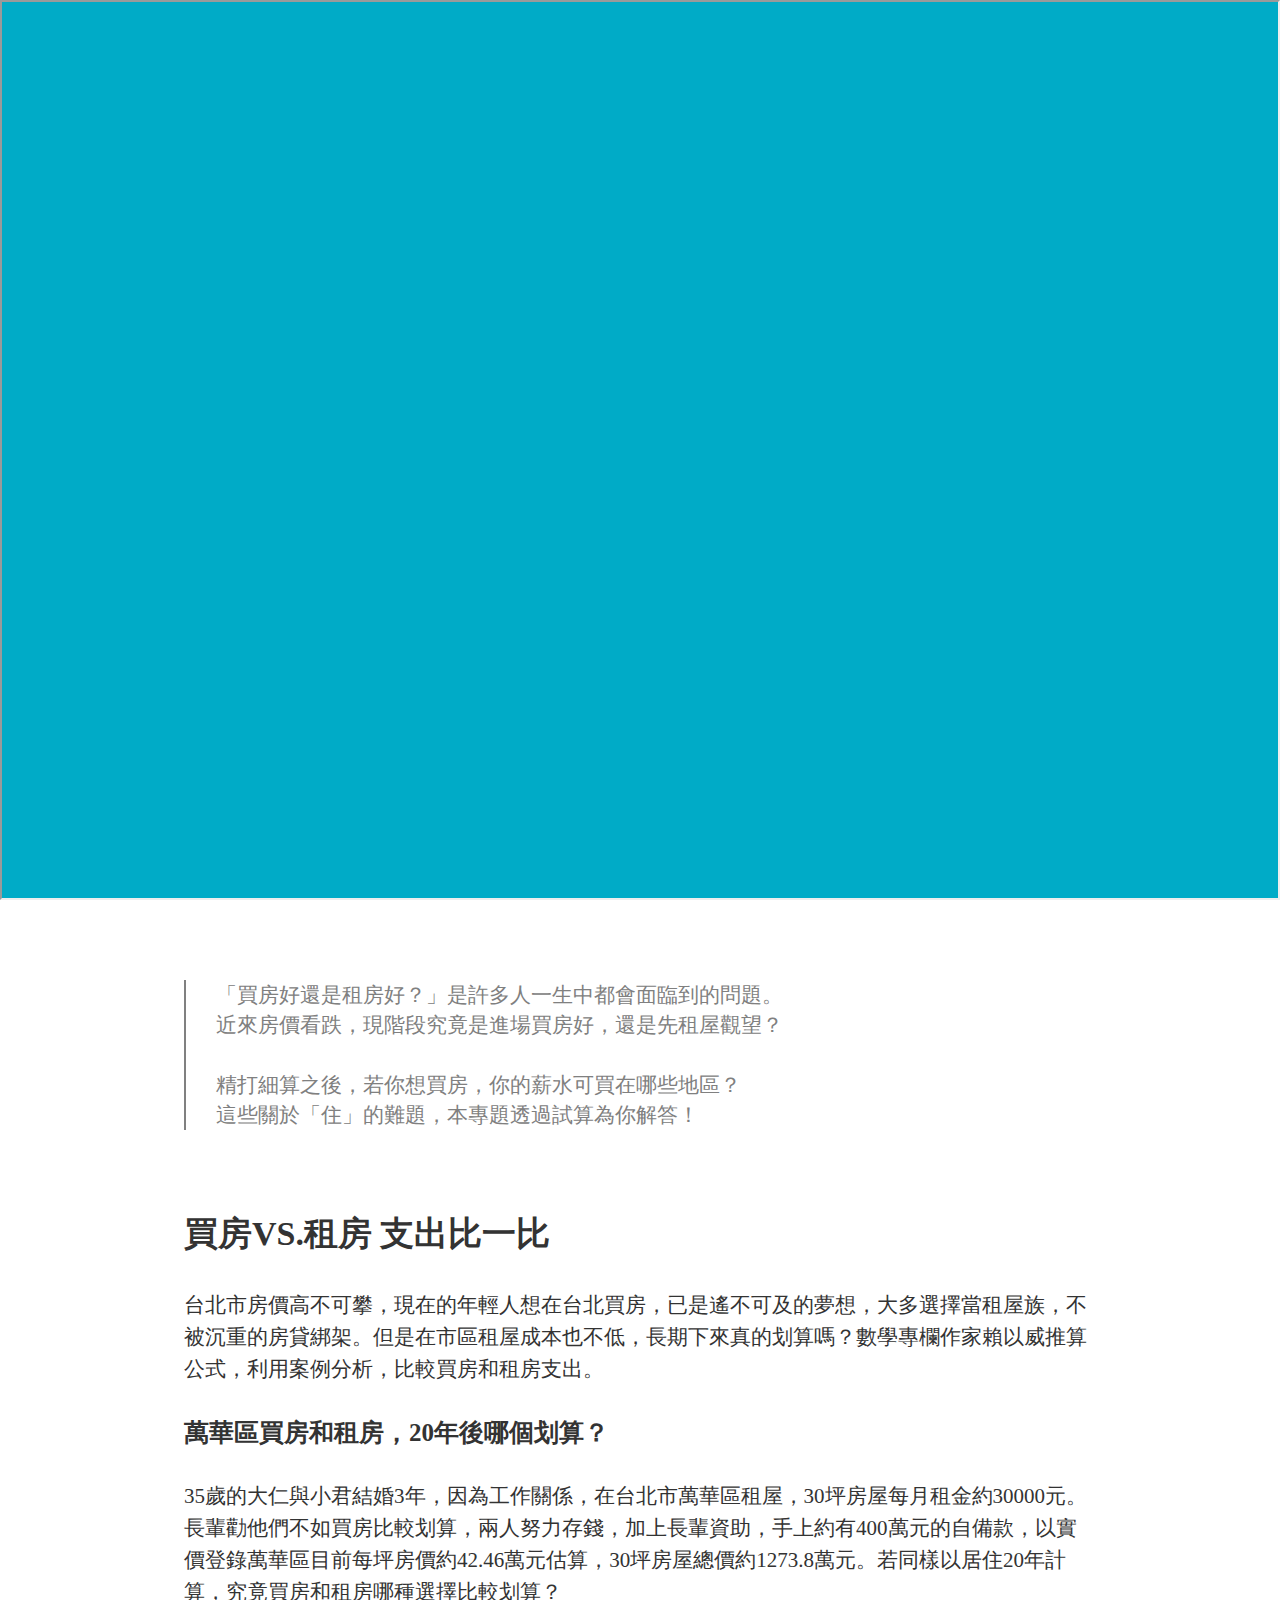
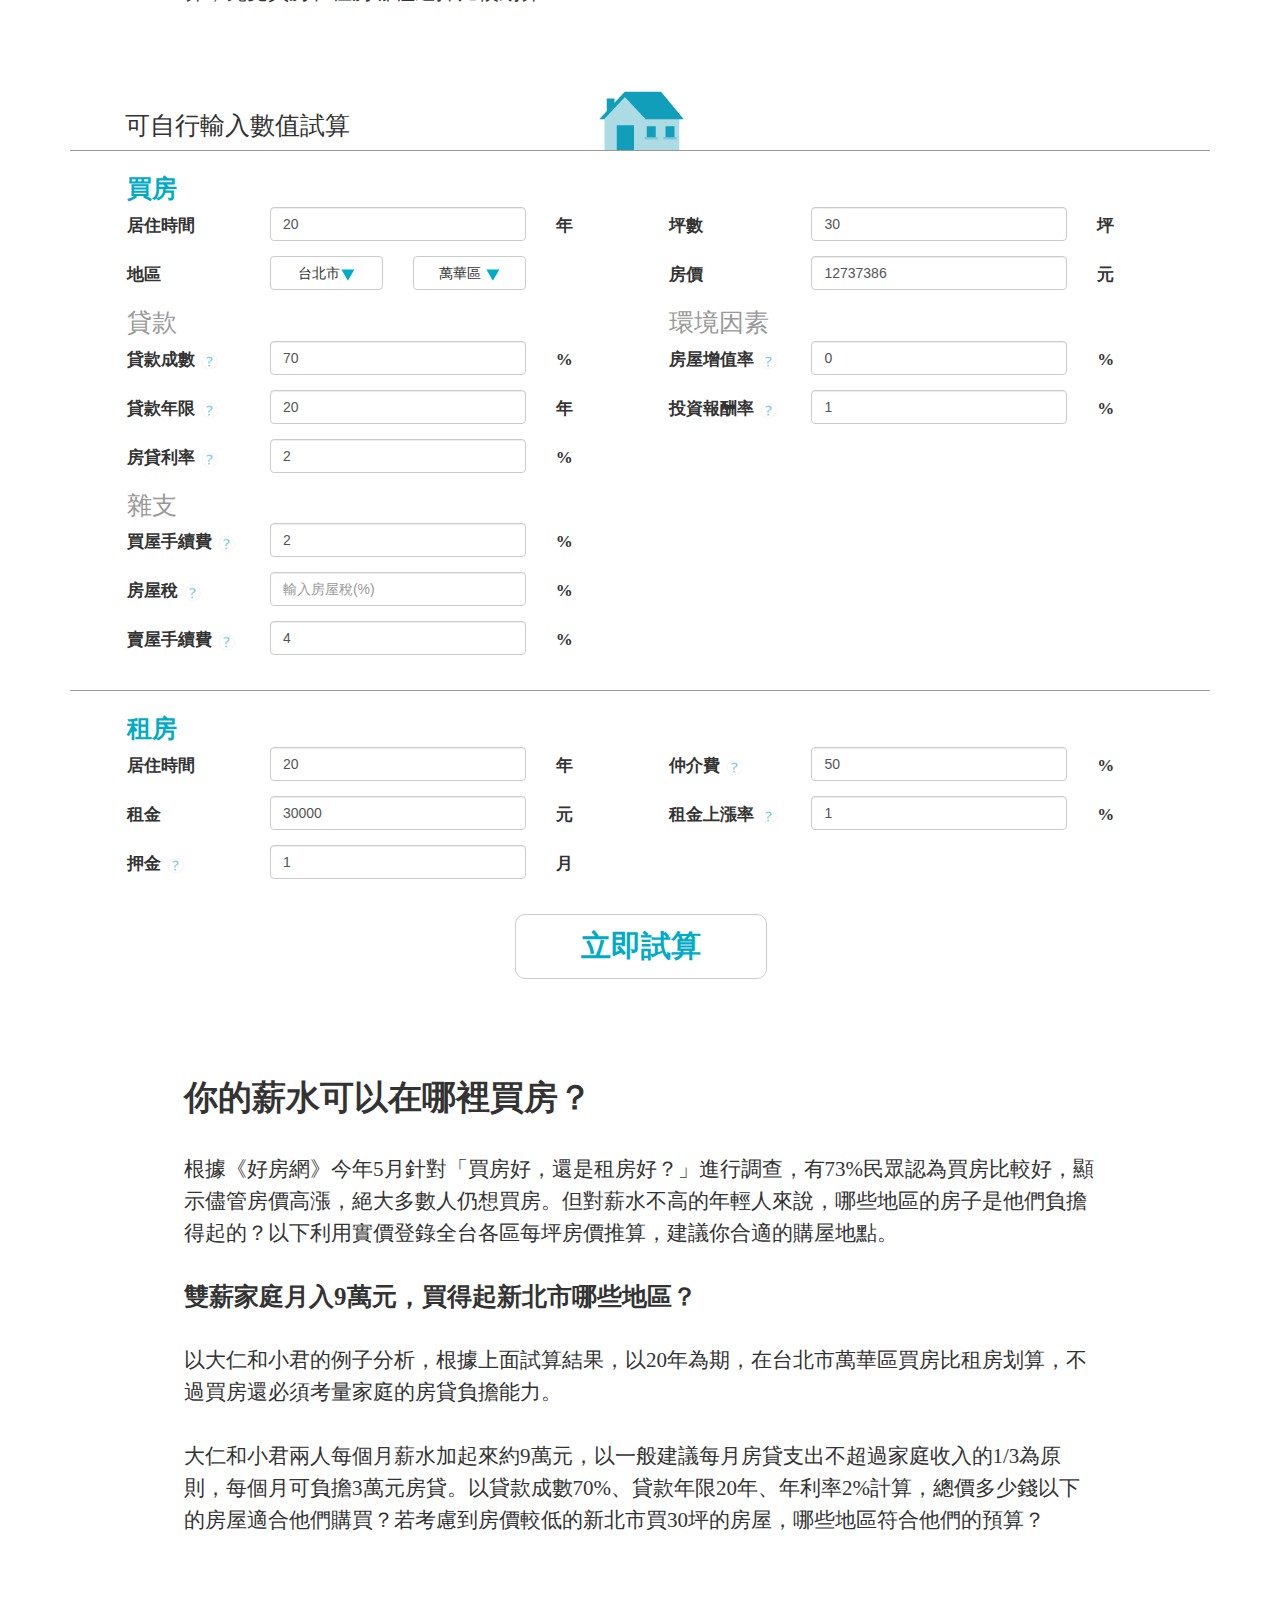
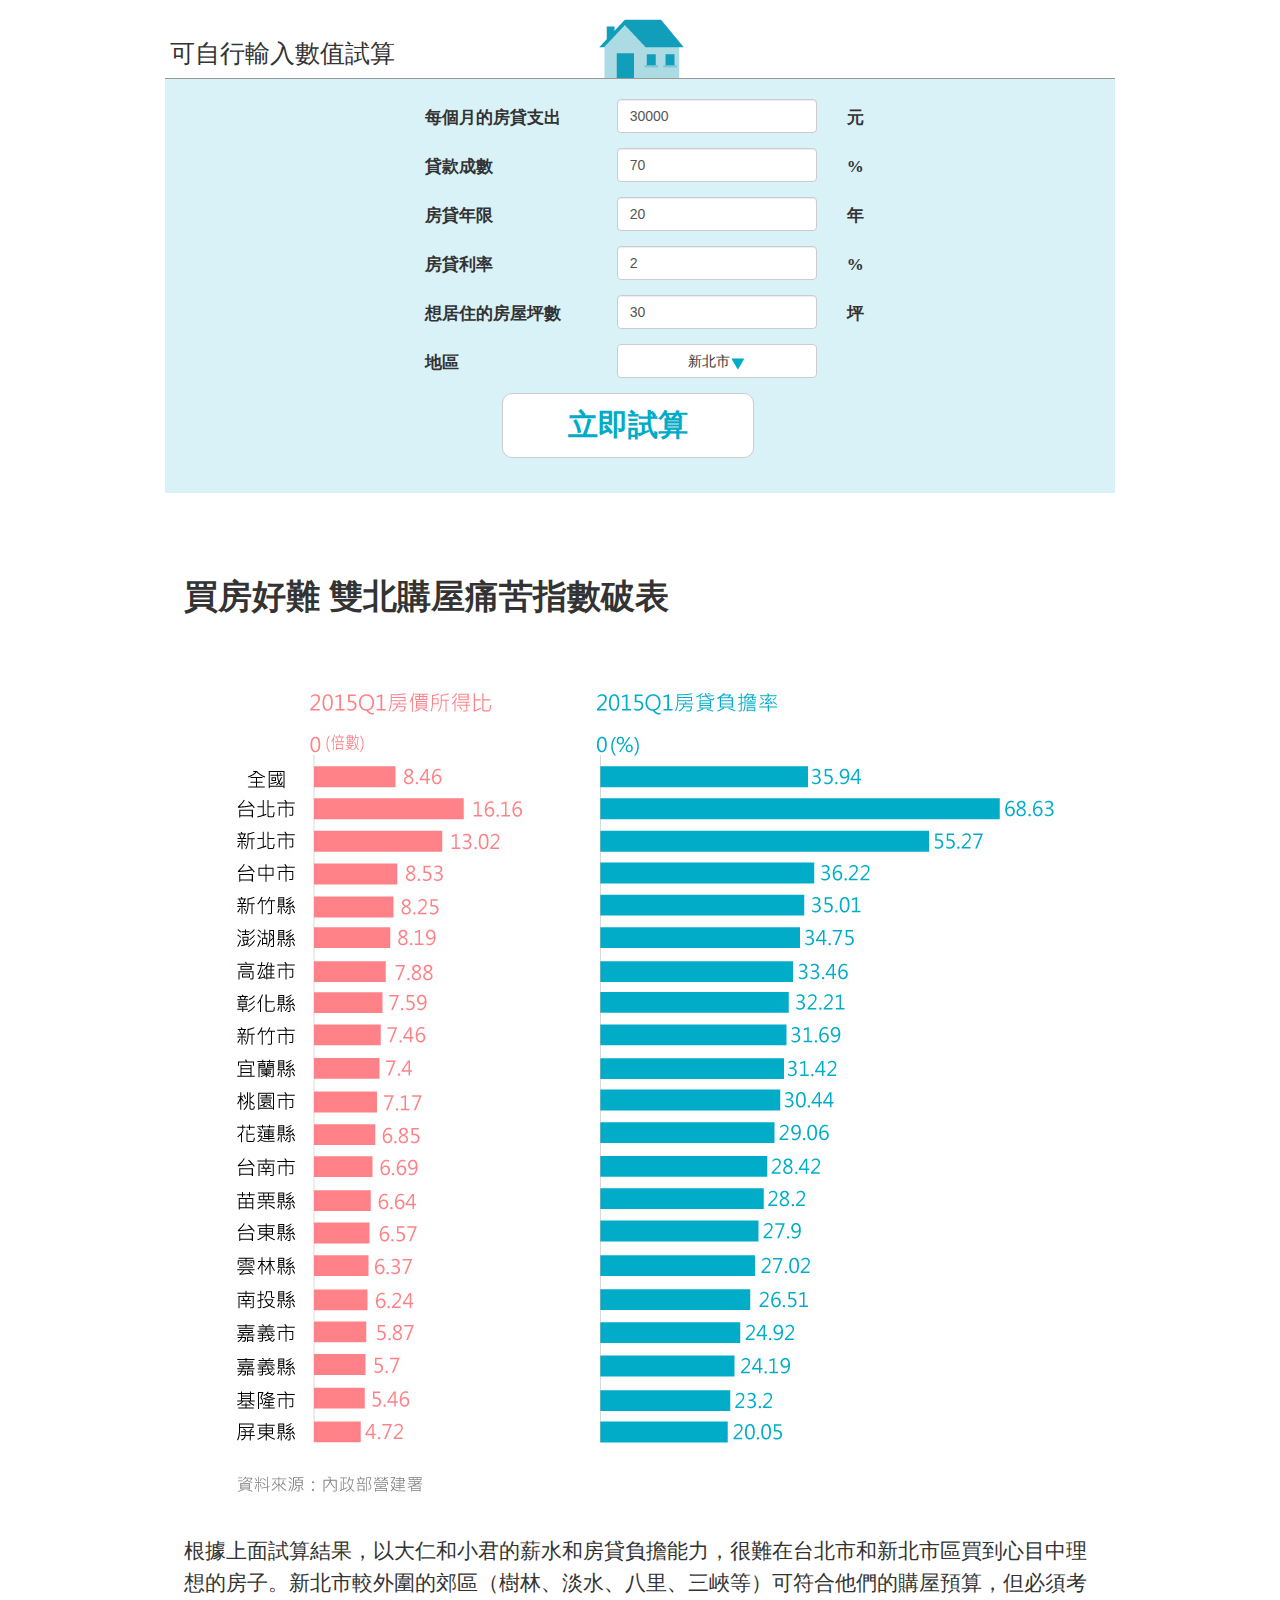
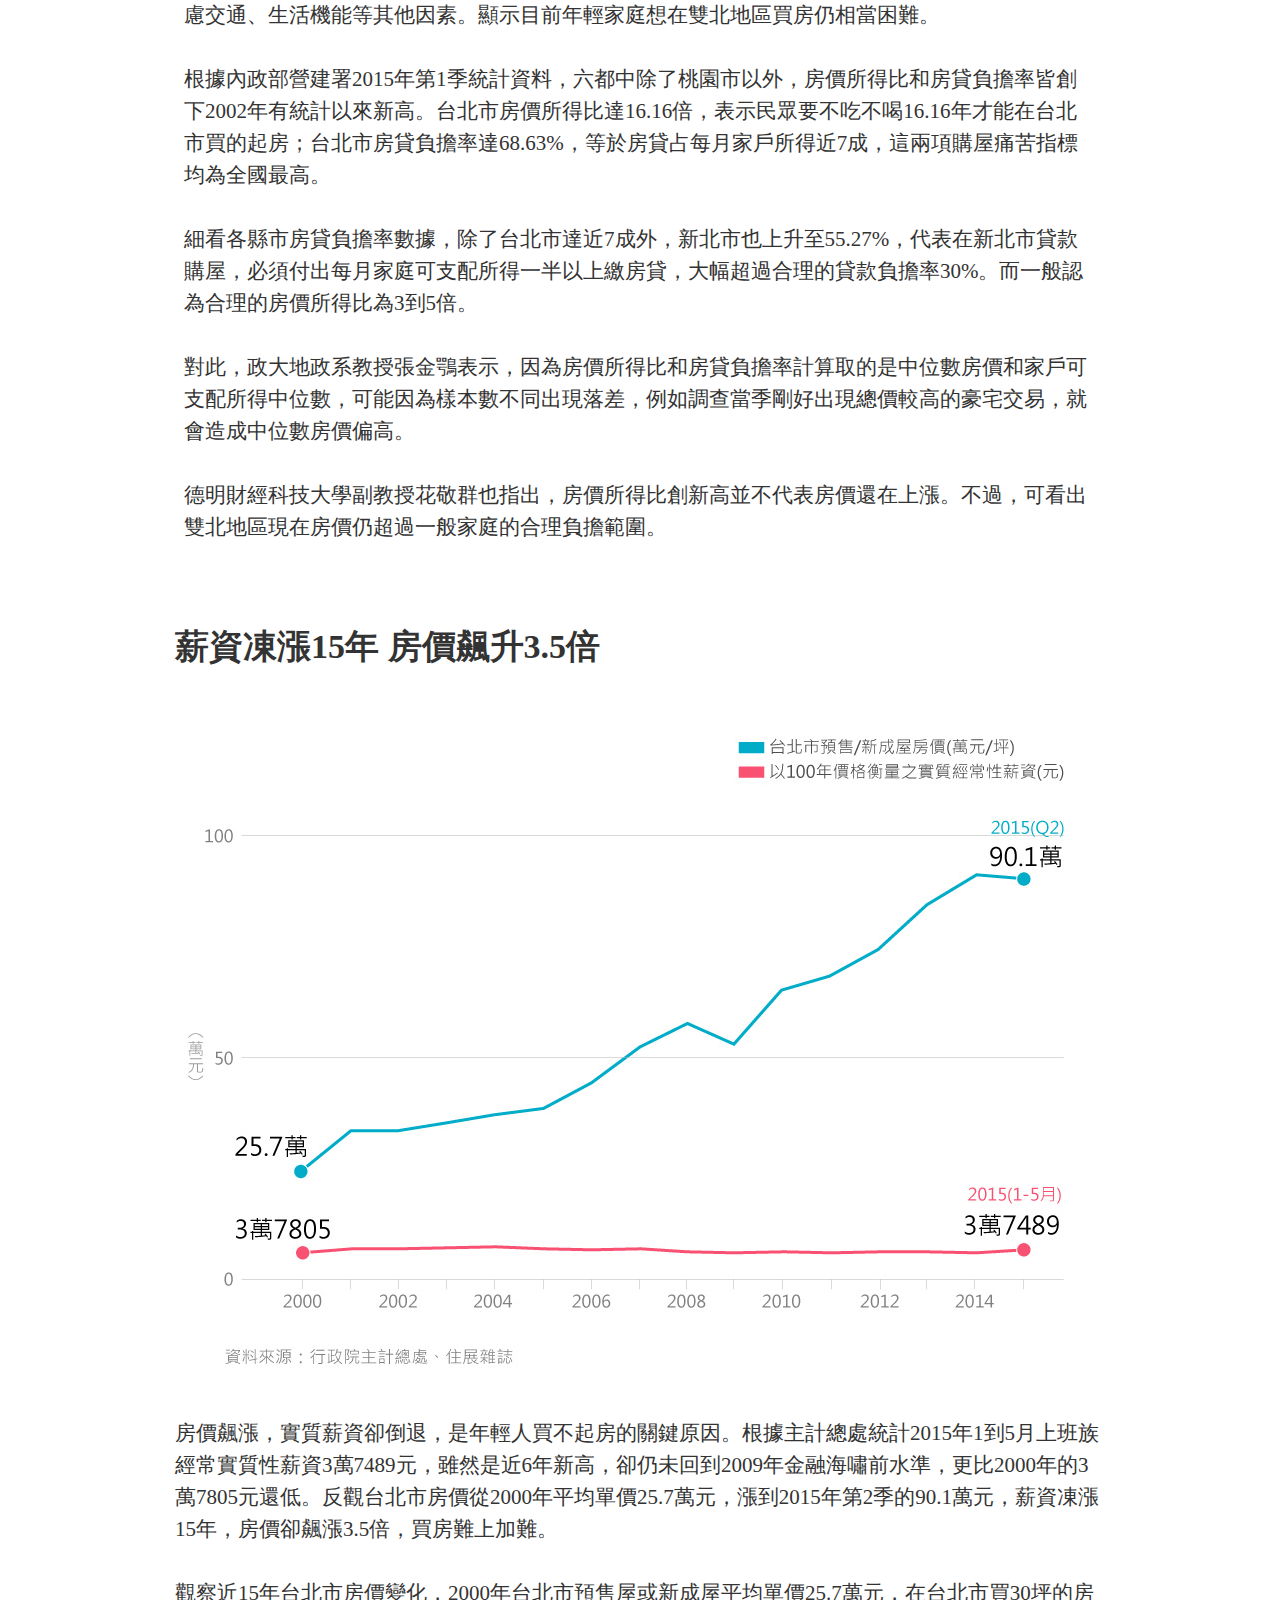
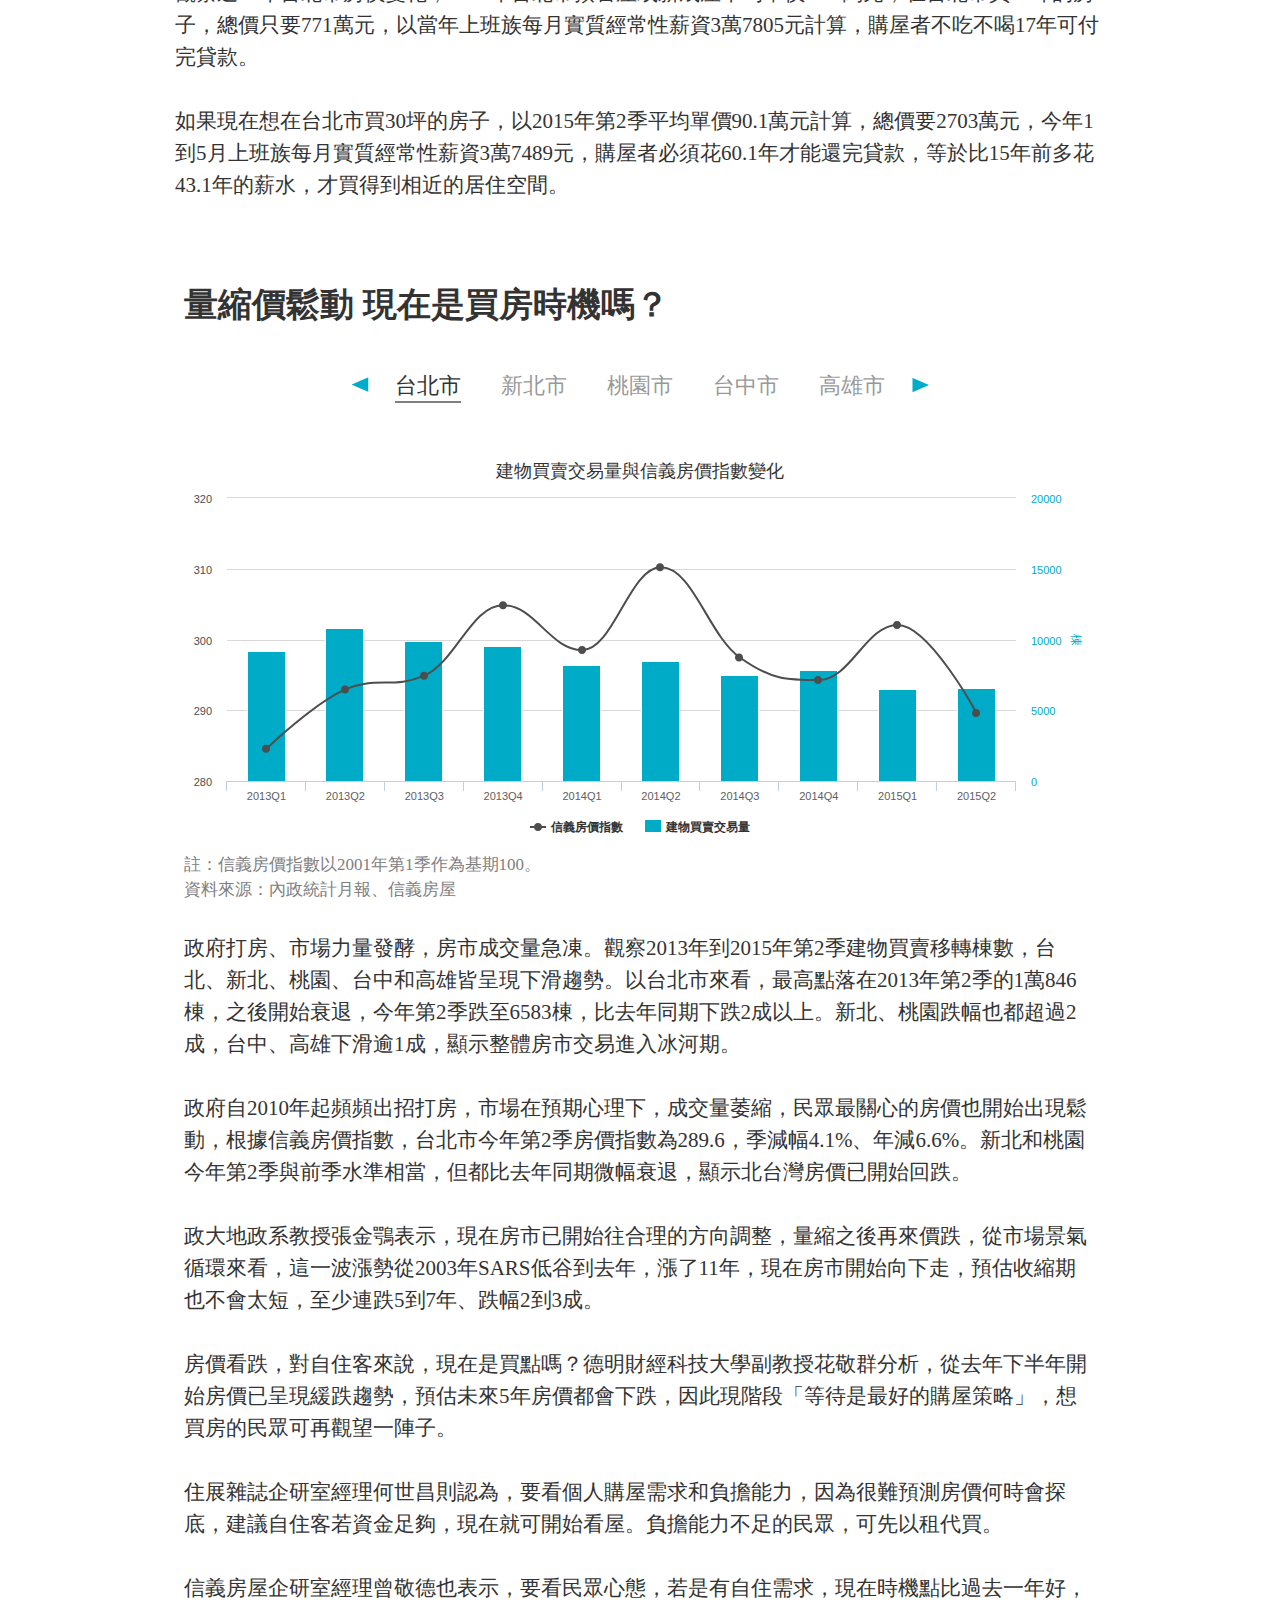
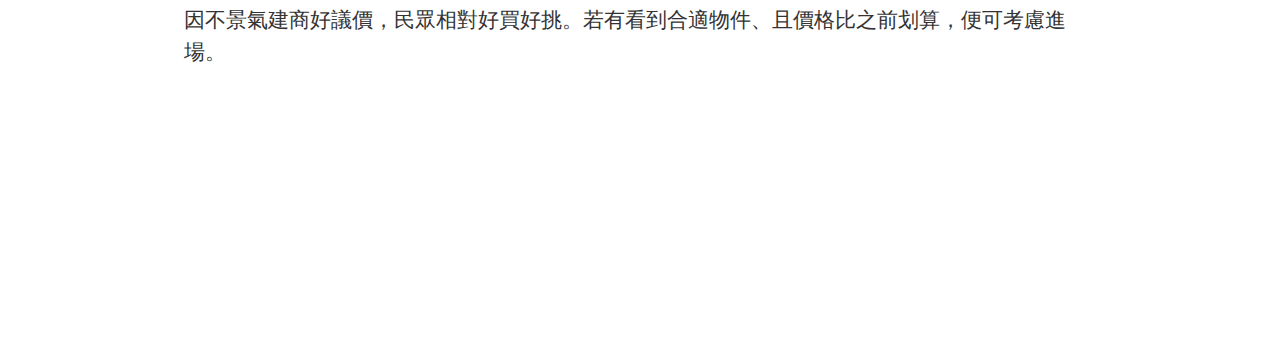
==== index.html @ 6c7a8964 "completed chart navigations" ====
<!DOCTYPE html>
<html>
<head>
	<link rel="shortcut icon" href="img/udn_title_icon.jpg">
	<meta http-equiv="Content-Type" content="text/html" charset="utf-8">
	<meta name="viewport" content="width=device-width, initial-scale=1">
	<!-- <title>電視為什麼這麼難看？ 數據告訴你真相</title> -->
	
	<!-- for Facebook -->
	<!-- <meta property="og:title" content="電視為什麼這麼難看？ 數據告訴你真相"/> 
	<meta property="og:type" content="website"/>
	<meta property="og:url" content="http://p.udn.com.tw/upf/newmedia/2015_data/20150729_tv_data/udn_tv_data/index.html"/>
	<meta property="og:image" content="http://p.udn.com.tw/upf/newmedia/2015_data/20150729_tv_data/udn_tv_data/img/FB.jpg"/>
	<meta property="og:site_name" content="聯合報系新媒體部"/> 
	<meta property="og:description" content="電視轉來轉去，沒一台好看的！」這樣的抱怨每天出現在你我的生活中，為什麼電視節目這麼難看？你每個月繳的500元有線電視費花到哪去了？數據和動畫為你一一拆解。"/> -->
	
	<!-- for Google -->
	<!-- <meta name="description" content="電視轉來轉去，沒一台好看的！」這樣的抱怨每天出現在你我的生活中，為什麼電視節目這麼難看？你每個月繳的500元有線電視費花到哪去了？數據和動畫為你一一拆解。" />
	<meta name="author" content="聯合報系新媒體部" />
	<meta name="copyright" content="聯合報系新媒體部" />
	<meta name="application-name" content="電視為什麼這麼難看？ 數據告訴你真相" /> -->
	
	<!-- our google analytics -->
	

	<!-- udn google analytics -->
	<script>
	  (function(i,s,o,g,r,a,m){i['GoogleAnalyticsObject']=r;i[r]=i[r]||function(){
	  (i[r].q=i[r].q||[]).push(arguments)},i[r].l=1*new Date();a=s.createElement(o),
	  m=s.getElementsByTagName(o)[0];a.async=1;a.src=g;m.parentNode.insertBefore(a,m)
	  })(window,document,'script','//www.google-analytics.com/analytics.js','ga');
	 
	  ga('create', 'UA-19660006-1', 'auto');
	  ga('send', 'pageview');
	 
	</script>

	<!-- udn comScore Tag -->
	<script>
	var _comscore = _comscore || [];
	_comscore.push({ c1: "2", c2: "7390954" });
	(function() {
	var s = document.createElement("script"), el = document.getElementsByTagName("script")[0]; s.async = true;
	s.src = (document.location.protocol == "https:" ? "https://sb" : "http://b") + ".scorecardresearch.com/beacon.js";
	el.parentNode.insertBefore(s, el);
	})();
	</script>
	<noscript>
	<img src="http://b.scorecardresearch.com/p?c1=2&c2=7390954&cv=2.0&cj=1" />
	</noscript>

	<!-- udn Alexa Certify Javascript -->
	<script type="text/javascript">
	_atrk_opts = { atrk_acct:"aw0Di1a4ZP00aY", domain:"udn.com",dynamic: true};
	(function() { var as = document.createElement('script'); as.type = 'text/javascript'; as.async = true; as.src = "https://d31qbv1cthcecs.cloudfront.net/atrk.js"; var s = document.getElementsByTagName('script')[0];s.parentNode.insertBefore(as, s); })();
	</script>
	<noscript><img src="https://d5nxst8fruw4z.cloudfront.net/atrk.gif?account=aw0Di1a4ZP00aY" style="display:none" height="1" width="1" alt="" /></noscript>

	
  	<script type="text/javascript" src="js/jquery-2.1.3.js"></script>
  	<script type="text/javascript" src="js/bootstrap.js"></script>
  	<script type="text/javascript" src="js/d3.js"></script>
  	<script type="text/javascript" src="js/d3tip.js"></script>
  	<script type="text/javascript" src="js/rent_index.js"></script>
  	<script type="text/javascript" src="js/highcharts.js"></script>
  	
  	<link rel="stylesheet" type="text/css" href="css/bootstrap.css">
  	<link rel="stylesheet" type="text/css" href="css/index.css">
</head>

<body>
	<div class = "container-fluid" id = "first-cover">
		<iframe src="first_cover/house.html" width="100%" height="100%"></iframe>
	</div>

	<div class = "container">

		<div class = "sec-container">
			<div id = "fore-words">
				「買房好還是租房好？」是許多人一生中都會面臨到的問題。<br>
				近來房價看跌，現階段究竟是進場買房好，還是先租屋觀望？<br><br>
				精打細算之後，若你想買房，你的薪水可買在哪些地區？<br>
				這些關於「住」的難題，本專題透過試算為你解答！
			</div>
		</div>

		<div class = "sec-container">
			<div class = "sec-mid-title myfont mid-title font-bold">買房VS.租房 支出比一比</div>
			<div class = "sec-content myfont content-text">台北市房價高不可攀，現在的年輕人想在台北買房，已是遙不可及的夢想，大多選擇當租屋族，不被沉重的房貸綁架。但是在市區租屋成本也不低，長期下來真的划算嗎？數學專欄作家賴以威推算公式，利用案例分析，比較買房和租房支出。</div>
			<div class = "sec-sm-title myfont sm-title font-bold">萬華區買房和租房，20年後哪個划算？</div>
			<div class = "sec-content myfont content-text">35歲的大仁與小君結婚3年，因為工作關係，在台北市萬華區租屋，30坪房屋每月租金約30000元。長輩勸他們不如買房比較划算，兩人努力存錢，加上長輩資助，手上約有400萬元的自備款，以實價登錄萬華區目前每坪房價約42.46萬元估算，30坪房屋總價約1273.8萬元。若同樣以居住20年計算，究竟買房和租房哪種選擇比較划算？</div>
		</div>
		
		<div class = "sec-container" id = "rent-buy-calculator">
			<div class = "insert-value-notice">可自行輸入數值試算</div>
			<div class = "house-img"><img src="img/house.png"></div>
			<form class="form-horizontal" role="form" id = "buy-form">
				<div class = "sm-title myfont font-bold blue-font">買房</div>
				<div class="fl-left buy-form-blocks">
					<div class="form-group">
					    <label for="buy-time" class="col-sm-3 control-label">居住時間</label>
					    <div class="col-sm-6">
					      <input type="text" class="form-control" id="buy-time" placeholder="輸入居住時間">
					    </div>
					    <label for="buy-time" class="col-sm-1 control-label">年</label>
					</div>

					<div class="form-group">
						<label for="dropdownMenu-city-buy" class="col-sm-3 control-label">地區</label>
					  	<div class="dropdown fl-left col-sm-3">
						  <button class="btn btn-default dropdown-toggle col-sm-12" type="button" id="dropdownMenu-city-buy" data-toggle="dropdown" aria-haspopup="true" aria-expanded="true">
						    縣市
						    <span><img src="img/popdown.png"></span>
						  </button>
						  <ul class="dropdown-menu dropdown-city-buy" aria-labelledby="dropdownMenu-city-buy">
						    <!-- <li><a href="#">Action</a></li>
						    <li><a href="#">Another action</a></li>
						    <li><a href="#">Something else here</a></li>
						    <li><a href="#">Separated link</a></li> -->
						  </ul>
						</div>
						<div class="dropdown fl-left fl-left col-sm-3">
						  <button class="btn btn-default dropdown-toggle col-sm-12" type="button" id="dropdownMenu-dist-buy" data-toggle="dropdown" aria-haspopup="true" aria-expanded="true">
						    地區
						    <span><img src="img/popdown.png"></span>
						  </button>
						  <ul class="dropdown-menu dropdown-dist-buy" aria-labelledby="dropdownMenu-dist-buy">
						  	<li><a>請先選擇縣市</a></li>
						    <!-- <li><a>Action</a></li>
						    <li><a>Another action</a></li>
						    <li><a href="#">Something else here</a></li>
						    <li><a href="#">Separated link</a></li> -->
						  </ul>
						</div>

					</div>

					<div class = "sm-title myfont gray-font">貸款</div>

					<div class="form-group">
					    <label for="buy-loanlimit" class="col-sm-3 control-label">貸款成數
					    	<img src="img/question_mark.png" class = "question-mark" id = "question-loanlimit">
					    </label>
					    <div class="col-sm-6">
					      <input type="text" class="form-control" id="buy-loanlimit" placeholder="輸入貸款成數(%)">
					    </div>
					    <label for="buy-loanlimit" class="col-sm-1 control-label">%</label>
					</div>

					<div class="form-group">
					    <label for="buy-loantime" class="col-sm-3 control-label">貸款年限
					    	<img src="img/question_mark.png" class = "question-mark" id = "question-loantime">
					    </label>
					    <div class="col-sm-6">
					      <input type="text" class="form-control" id="buy-loantime" placeholder="輸入貸款年限">
					    </div>
					    <label for="buy-loantime" class="col-sm-1 control-label">年</label>
					</div>

					<div class="form-group">
					    <label for="buy-loanrate" class="col-sm-3 control-label">房貸利率
					    	<img src="img/question_mark.png" class = "question-mark" id = "question-loanrate">
					    </label>
					    <div class="col-sm-6">
					      <input type="text" class="form-control" id="buy-loanrate" placeholder="輸入房貸利率(%)">
					    </div>
					    <label for="buy-loanrate" class="col-sm-1 control-label">%</label>
					</div>

					<div class = "sm-title myfont gray-font">雜支</div>

					<div class="form-group">
					    <label for="buy-buyfee" class="col-sm-3 control-label">買屋手續費
					    	<img src="img/question_mark.png" class = "question-mark" id = "question-buyfee">
					    </label>
					    <div class="col-sm-6">
					      <input type="text" class="form-control" id="buy-buyfee" placeholder="輸入買屋手續費(%)">
					    </div>
					    <label for="buy-buyfee" class="col-sm-1 control-label">%</label>
					</div>

					<div class="form-group">
					    <label for="buy-housetax" class="col-sm-3 control-label">房屋稅
					    	<img src="img/question_mark.png" class = "question-mark" id = "question-housetax">
					    </label>
					    <div class="col-sm-6">
					      <input type="text" class="form-control" id="buy-housetax" placeholder="輸入房屋稅(%)">
					    </div>
					    <label for="buy-housetax" class="col-sm-1 control-label">%</label>
					</div>

					<div class="form-group">
					    <label for="buy-sellfee" class="col-sm-3 control-label">賣屋手續費
					    	<img src="img/question_mark.png" class = "question-mark" id = "question-sellfee">
					    </label>
					    <div class="col-sm-6">
					      <input type="text" class="form-control" id="buy-sellfee" placeholder="輸入賣屋手續費(%)">
					    </div>
					    <label for="buy-sellfee" class="col-sm-1 control-label">%</label>
					</div>

				</div>
				<div class="fl-left buy-form-blocks">
					<div class="form-group">
					    <label for="buy-square" class="col-sm-3 control-label">坪數</label>
					    <div class="col-sm-6">
					      <input type="text" class="form-control" id="buy-square" placeholder="輸入坪數">
					    </div>
					    <label for="buy-square" class="col-sm-1 control-label">坪</label>
					</div>

					<div class="form-group">
					    <label for="buy-money" class="col-sm-3 control-label">房價</label>
					    <div class="col-sm-6">
					      <input type="text" class="form-control" id="buy-money" placeholder="輸入房價或選擇地區自動計算">
					    </div>
					    <label for="buy-money" class="col-sm-1 control-label">元</label>
					</div>

					<div class = "sm-title myfont gray-font">環境因素</div>

					<div class="form-group">
				    	<label for="buy-houseinflat" class="col-sm-3 control-label">房屋增值率
					    	<img src="img/question_mark.png" class = "question-mark" id = "question-houseinflat">
				    	</label>
					    <div class="col-sm-6">
					      <input type="text" class="form-control" id="buy-houseinflat" placeholder="輸入房屋增值率(%)">
					    </div>
					    <label for="buy-houseinflat" class="col-sm-3 control-label">%</label>
					</div>

					<div class="form-group">
				    	<label for="invest-return" class="col-sm-3 control-label">投資報酬率
					    	<img src="img/question_mark.png" class = "question-mark" id = "question-investreturn">
				    	</label>
					    <div class="col-sm-6">
					      <input type="text" class="form-control" id="invest-return" placeholder="輸入投資報酬率(%)">
					    </div>
					    <label for="invest-return" class="col-sm-1 control-label">%</label>
					</div>

					<div class = "form-group">
						<div class = "col-sm-10 tip-block" id = "buy-tip-block">
							<div class = "tip-title-block" id = "buy-tip-title-block">
								<img src="img/question_mark.png" class=  "fl-left tip-question-mark">
								<div class = "fl-left tip-title" id = "buy-tip-title"></div>
							</div>
							<div id = "buy-tip-content"></div>
						</div>
					</div>

					

				</div>
			</form>

			<form class="form-horizontal" role="form" id = "rent-form">
				<div class = "sm-title myfont font-bold blue-font">租房</div>
				<div class="fl-left rent-form-blocks">
					<div class="form-group">
					    <label for="rent-time" class="col-sm-3 control-label">居住時間</label>
					    <div class="col-sm-6">
					      <input type="text" class="form-control" id="rent-time" placeholder="輸入居住時間">
					    </div>
					    <label for="rent-time" class="col-sm-1 control-label">年</label>
					</div>

					<div class="form-group">
					    <label for="rent-money" class="col-sm-3 control-label">租金</label>
					    <div class="col-sm-6">
					      <input type="text" class="form-control" id="rent-money" placeholder="輸入租金或選擇地區自動計算">
					    </div>
					    <label for="rent-money" class="col-sm-1 control-label">元</label>
					</div>

					<div class="form-group">
					    <label for="rent-deposit" class="col-sm-3 control-label">押金
					    	<img src="img/question_mark.png" class = "question-mark" id = "question-deposit">
					    </label>
					    <div class="col-sm-6">
					      <input type="text" class="form-control" id="rent-deposit" placeholder="輸入押金(月)">
					    </div>
					    <label for="rent-deposit" class="col-sm-1 control-label">月</label>
					</div>
				</div>
				<div class="fl-left rent-form-blocks">
					<div class="form-group">
					    <label for="rent-agentfee" class="col-sm-3 control-label">仲介費
					    	<img src="img/question_mark.png" class = "question-mark" id = "question-agentfee">
						</label>
					    <div class="col-sm-6">
					      <input type="text" class="form-control" id="rent-agentfee" placeholder="輸入仲介費(%)">
					    </div>
					    <label for="rent-agentfee" class="col-sm-1 control-label">%</label>
					</div>

					<div class="form-group">
					    <label for="rent-inflat" class="col-sm-3 control-label">租金上漲率
					    	<img src="img/question_mark.png" class = "question-mark" id = "question-rentinflat">
					    </label>
					    <div class="col-sm-6">
					      <input type="text" class="form-control" id="rent-inflat" placeholder="輸入租金上漲率(%)">
					    </div>
					    <label for="rent-inflat" class="col-sm-1 control-label">%</label>
					</div>

					<div class = "form-group">
						<div class = "col-sm-10 tip-block" id = "rent-tip-block">
							<div class = "tip-title-block" id = "rent-tip-title-block">
								<img src="img/question_mark.png" class=  "fl-left tip-question-mark">
								<div class = "fl-left tip-title" id = "rent-tip-title"></div>
							</div>
							<div id = "rent-tip-content"></div>
						</div>
					</div>
				</div>
			</form>

			<form class="form-horizontal" role="form" id = "btn-rent-buy-form">

				<div class="form-group">
				    <div class="col-sm-12" id = "cal-btn-rent-buy-block">
				      <button class="btn btn-default calculate-btn" id = "cal-btn-rent-buy">立即試算</button>
				    </div>
				</div>
			</form>

			<div class = "container-fluid col-sm-10 col-sm-offset-1" id = "rent-buy-result-container">

				<div class = "myfont font-bold" id = "rent-buy-compare-text">買房比租房多花</div>
				<div class = "myfont font-bold" id = "rent-buy-compare-num">$97388</div>
				<div id = "rent-buy-compare-img"><img src="img/rent_better.png"></div>
				<div class = "calculate-results col-sm-12">
					<div class = "result-container fl-left" id = "buy-result">
						<form class="form-horizontal" role="form">
							<div class="form-group">
								<div>
									<div class = "fl-left" id = "buy-check-img"><img src="img/uncheck.png"></div>
									<div class = "fl-left check-text" id = "buy-check-text">買房</div>
								</div>
							</div>
							
							  <div class="form-group">
							    <div class="col-sm-4">初始開銷</div>
							    <div class="col-sm-6">
							      <div id = "buy-initcost"></div>
							    </div>
							  </div>

							  <div class="form-group">
							    <div class="col-sm-4">累計房貸</div>
							    <div class="col-sm-6">
							      <div id = "buy-totalloan"></div>
							    </div>
							  </div>

							  <div class="form-group">
							    <div class="col-sm-4">累計稅</div>
							    <div class="col-sm-6">
							      <div id = "buy-totaltax"></div>
							    </div>
							  </div>

							  <div class="form-group">
							    <div class="col-sm-4">機會成本</div>
							    <div class="col-sm-6">
							      <div id = "buy-oppotunitycost"></div>
							    </div>
							  </div>

							  <div class="form-group">
							    <div class="col-sm-4">賣房結餘</div>
							    <div class="col-sm-6">
							      <div id = "buy-sellbalance"></div>
							    </div>
							  </div>

							  <div class = "form-group">
							  	<div class = "col-sm-9 horizontal-line"></div>
							  </div>

							  <div class="form-group">
							    <div class="col-sm-4">總支出</div>
							    <div class="col-sm-6">
							      <div id = "buy-totalcost"></div>
							    </div>
							  </div>
						</form>
					</div>

					<div class = "result-container fl-left" id = "rent-result">
						<form class="form-horizontal" role="form">
						  <div class="form-group">
								<div>
									<div class = "fl-left" id = "rent-check-img"><img src="img/check.png"></div>
									<div class = "fl-left check-text" id = "rent-check-text">租房</div>
								</div>
						  </div>

						  <div class="form-group">
							    <div class="col-sm-4">初始開銷</div>
							    <div class="col-sm-6">
							      <div id = "rent-initcost"></div>
							    </div>
							</div>

							<div class="form-group">
							    <div class="col-sm-4">累計租金</div>
							    <div class="col-sm-6">
							      <div id = "rent-totalmoney"></div>
							    </div>
							</div>

							<div class="form-group">
							    <div class="col-sm-4">機會成本</div>
							    <div class="col-sm-6">
							      <div id = "rent-oppotunitycost"></div>
							    </div>
							</div>

							<div class="form-group">
							    <div class="col-sm-4">押金退還</div>
							    <div class="col-sm-6">
							      <div id = "rent-depositback"></div>
							    </div>
							</div>

							<div class = "form-group">
							  	<div class = "col-sm-9 horizontal-line"></div>
							  </div>

							<div class="form-group">
							    <div class="col-sm-4">總支出</div>
							    <div class="col-sm-6">
							      <div id = "rent-totalcost"></div>
							    </div>
							</div>

						  
						</form>
					</div>
				</div>
				<div id = "rent-buy-ps">
					註：房屋保險不計、房屋維修與房貸抵稅假定抵銷。<br>
					各行政區房價資料來源：<a href="http://plvr.land.moi.gov.tw/Index" target = "_blank">內政部不動產成交案件實際資訊資料供應系統</a><br>
					<a href="http://price.house123.com.tw/transrec/?t=region,%E5%8F%B0%E5%8C%97%E5%B8%82&d=no&p=25.0329636,121.56542680000007&dr=current&ot=all" target = "_blank">House 123</a>整理提供，最新資料更新至2015年6月。<br>
					本資料僅供參考，實際資料<a href="http://lvr.land.moi.gov.tw/N11/homePage.action" target="_blank">仍以內政部不動產交易實價查詢服務網為主。</a><br>
					<a href="https://docs.google.com/document/d/1dufkiuZjml2zmOYsoD_cuVz4nFBsd_XQLXIGY1zdlgY/edit?usp=sharing" target = "_blank">看計算公式</a>
				</div>
			</div>
			

		</div>

		<div class = "sec-container">
			<div class = "sec-mid-title myfont mid-title font-bold">你的薪水可以在哪裡買房？</div>
			<div class = "sec-content myfont content-text">根據《好房網》今年5月針對「買房好，還是租房好？」進行調查，有73%民眾認為買房比較好，顯示儘管房價高漲，絕大多數人仍想買房。但對薪水不高的年輕人來說，哪些地區的房子是他們負擔得起的？以下利用實價登錄全台各區每坪房價推算，建議你合適的購屋地點。</div>
			<div class = "sec-sm-title myfont sm-title font-bold">雙薪家庭月入9萬元，買得起新北市哪些地區？</div>
			<div class = "sec-content myfont content-text">以大仁和小君的例子分析，根據上面試算結果，以20年為期，在台北市萬華區買房比租房划算，不過買房還必須考量家庭的房貸負擔能力。<br><br>大仁和小君兩人每個月薪水加起來約9萬元，以一般建議每月房貸支出不超過家庭收入的1/3為原則，每個月可負擔3萬元房貸。以貸款成數70%、貸款年限20年、年利率2%計算，總價多少錢以下的房屋適合他們購買？若考慮到房價較低的新北市買30坪的房屋，哪些地區符合他們的預算？</div>
		</div>


		<div class = "sec-container" id = "budget-calculator">
			<div class = "insert-value-notice" id = "budget-notice">可自行輸入數值試算</div>
			<div class = "house-img"><img src="img/house.png"></div>
			<div class = "container-fluid col-sm-10 col-sm-offset-1" id = "budget-container">
				<form class="form-horizontal col-sm-6 col-sm-offset-3" role="form" id = "budget-form">
					<!-- <div>算算看你的預算能買哪裡的房子！</div> -->

					  

					  <div class="form-group">
					    <label for="budget-budgetpermonth" class="col-sm-5 control-label">每個月的房貸支出</label>
					    <div class="col-sm-6">
					      <input type="text" class="form-control" id="budget-budgetpermonth" placeholder="輸入每個月的房貸支出(元)">
					    </div>
					    <label for="budget-budgetpermonth" class="col-sm-1 control-label">元</label>
					  </div>
					
					  <div class="form-group">
					    <label for="budget-loanlimit" class="col-sm-5 control-label">貸款成數</label>
					    <div class="col-sm-6">
					      <input type="text" class="form-control" id="budget-loanlimit" placeholder="輸入貸款成數(%)">
					    </div>
					    <label for="budget-loanlimit" class="col-sm-1 control-label">%</label>
					  </div>

					  <div class="form-group">
					    <label for="budget-loantime" class="col-sm-5 control-label">房貸年限</label>
					    <div class="col-sm-6">
					      <input type="text" class="form-control" id="budget-loantime" placeholder="輸入房貸年限">
					    </div>
					    <label for="budget-loantime" class="col-sm-1 control-label">年</label>
					  </div>

					  <div class="form-group">
					    <label for="budget-loanrate" class="col-sm-5 control-label">房貸利率</label>
					    <div class="col-sm-6">
					      <input type="text" class="form-control" id="budget-loanrate" placeholder="輸入房貸利率(%)">
					    </div>
					    <label for="budget-loanrate" class="col-sm-1 control-label">%</label>
					  </div>

					  <div class="form-group">
					    <label for="budget-square" class="col-sm-5 control-label">想居住的房屋坪數</label>
					    <div class="col-sm-6">
					      <input type="text" class="form-control" id="budget-square" placeholder="輸入想居住的房屋坪數(坪)">
					    </div>
					    <label for="budget-square" class="col-sm-1 control-label">坪</label>
					  </div>

					  <div class="form-group">
					  	<label for="dropdownMenu-budget" class="col-sm-5 control-label">地區</label>
					  	<div class="dropdown col-sm-6">
						  <button class="btn btn-default dropdown-toggle col-sm-12" type="button" id="dropdownMenu-budget" data-toggle="dropdown" aria-haspopup="true" aria-expanded="true">
						    縣市
						    <span><img src="img/popdown.png"></span>
						  </button>
						  <ul class="dropdown-menu dropdown-budget" aria-labelledby="dropdownMenu-budget">
						    <!-- <li><a href="#">Action</a></li>
						    <li><a href="#">Another action</a></li>
						    <li><a href="#">Something else here</a></li>
						    <li><a href="#">Separated link</a></li> -->
						  </ul>
						</div>
					  </div>

					  <div class="form-group">
					    <div class="col-sm-offset-2 col-sm-10">
					      <button class="btn btn-default calculate-btn" id = "cal-btn-budget">立即試算</button>
					    </div>
					  </div>

					  
				</form>
				
			</div>
			<div class = "container-fluid col-sm-10 col-sm-offset-1" id = "budget-result-container">
				<div class = "col-sm-10 col-sm-offset-1" id = "budget-result"></div>
			</div>

		</div>

		<!-- <div class = "sec-container">
			<div id = "taipei-equalrent-chart"></div>
		</div> -->

		<div class = "sec-container">
			<div class = "sec-mid-title myfont mid-title font-bold">買房好難 雙北購屋痛苦指數破表</div>
			<div class = "static-chart"><img src="img/income_loan.jpg"></div>
			<div class = "sec-content myfont content-text">
				根據上面試算結果，以大仁和小君的薪水和房貸負擔能力，很難在台北市和新北市區買到心目中理想的房子。新北市較外圍的郊區（樹林、淡水、八里、三峽等）可符合他們的購屋預算，但必須考慮交通、生活機能等其他因素。顯示目前年輕家庭想在雙北地區買房仍相當困難。<br><br>根據內政部營建署2015年第1季統計資料，六都中除了桃園市以外，房價所得比和房貸負擔率皆創下2002年有統計以來新高。台北市房價所得比達16.16倍，表示民眾要不吃不喝16.16年才能在台北市買的起房；台北市房貸負擔率達68.63%，等於房貸占每月家戶所得近7成，這兩項購屋痛苦指標均為全國最高。<br><br>細看各縣市房貸負擔率數據，除了台北市達近7成外，新北市也上升至55.27%，代表在新北市貸款購屋，必須付出每月家庭可支配所得一半以上繳房貸，大幅超過合理的貸款負擔率30%。而一般認為合理的房價所得比為3到5倍。<br><br>
				對此，政大地政系教授張金鶚表示，因為房價所得比和房貸負擔率計算取的是中位數房價和家戶可支配所得中位數，可能因為樣本數不同出現落差，例如調查當季剛好出現總價較高的豪宅交易，就會造成中位數房價偏高。<br><br>德明財經科技大學副教授花敬群也指出，房價所得比創新高並不代表房價還在上漲。不過，可看出雙北地區現在房價仍超過一般家庭的合理負擔範圍。
			</div>
		</div>

		<div class = "sec-container">
			<div class = "sec-mid-title myfont mid-title font-bold">薪資凍漲15年 房價飆升3.5倍</div>
			<div class = "static-chart"><img src="img/income_houseprice.jpg"></div>
			<div class = "sec-content myfont content-text">
				房價飆漲，實質薪資卻倒退，是年輕人買不起房的關鍵原因。根據主計總處統計2015年1到5月上班族經常實質性薪資3萬7489元，雖然是近6年新高，卻仍未回到2009年金融海嘯前水準，更比2000年的3萬7805元還低。反觀台北市房價從2000年平均單價25.7萬元，漲到2015年第2季的90.1萬元，薪資凍漲15年，房價卻飆漲3.5倍，買房難上加難。<br><br>
				觀察近15年台北市房價變化，2000年台北市預售屋或新成屋平均單價25.7萬元，在台北市買30坪的房子，總價只要771萬元，以當年上班族每月實質經常性薪資3萬7805元計算，購屋者不吃不喝17年可付完貸款。<br><br>如果現在想在台北市買30坪的房子，以2015年第2季平均單價90.1萬元計算，總價要2703萬元，今年1到5月上班族每月實質經常性薪資3萬7489元，購屋者必須花60.1年才能還完貸款，等於比15年前多花43.1年的薪水，才買得到相近的居住空間。
			</div>
		</div>

		<div class = "sec-container">
			<div class = "sec-mid-title myfont mid-title font-bold">量縮價鬆動 現在是買房時機嗎？</div>
			<div class = "highchart-nav-container">
				<div class = "nav-img fl-left" id = "nav-left"><img src="img/nav-left.png"></div>
				<div class = "nav-option fl-left myfont" id = "nav-option-0">台北市</div>
				<div class = "nav-option fl-left myfont" id = "nav-option-1">新北市</div>
				<div class = "nav-option fl-left myfont" id = "nav-option-2">桃園市</div>
				<div class = "nav-option fl-left myfont" id = "nav-option-3">台中市</div>
				<div class = "nav-option fl-left myfont" id = "nav-option-4">高雄市</div>
				<div class = "nav-img fl-left" id = "nav-right"><img src="img/nav-right.png"></div>
			</div>
			<div class = "static-chart"><div id = "trading-houseprice-chart"></div></div>
			<div class = "ps">
				註：信義房價指數以2001年第1季作為基期100。<br>
				資料來源：內政統計月報、信義房屋
			</div>
			<div class = "sec-content myfont content-text">
				政府打房、市場力量發酵，房市成交量急凍。觀察2013年到2015年第2季建物買賣移轉棟數，台北、新北、桃園、台中和高雄皆呈現下滑趨勢。以台北市來看，最高點落在2013年第2季的1萬846棟，之後開始衰退，今年第2季跌至6583棟，比去年同期下跌2成以上。新北、桃園跌幅也都超過2成，台中、高雄下滑逾1成，顯示整體房市交易進入冰河期。<br><br>政府自2010年起頻頻出招打房，市場在預期心理下，成交量萎縮，民眾最關心的房價也開始出現鬆動，根據信義房價指數，台北市今年第2季房價指數為289.6，季減幅4.1%、年減6.6%。新北和桃園今年第2季與前季水準相當，但都比去年同期微幅衰退，顯示北台灣房價已開始回跌。<br><br>
				政大地政系教授張金鶚表示，現在房市已開始往合理的方向調整，量縮之後再來價跌，從市場景氣循環來看，這一波漲勢從2003年SARS低谷到去年，漲了11年，現在房市開始向下走，預估收縮期也不會太短，至少連跌5到7年、跌幅2到3成。<br><br>
				房價看跌，對自住客來說，現在是買點嗎？德明財經科技大學副教授花敬群分析，從去年下半年開始房價已呈現緩跌趨勢，預估未來5年房價都會下跌，因此現階段「等待是最好的購屋策略」，想買房的民眾可再觀望一陣子。<br><br>
				住展雜誌企研室經理何世昌則認為，要看個人購屋需求和負擔能力，因為很難預測房價何時會探底，建議自住客若資金足夠，現在就可開始看屋。負擔能力不足的民眾，可先以租代買。<br><br>
				信義房屋企研室經理曾敬德也表示，要看民眾心態，若是有自住需求，現在時機點比過去一年好，因不景氣建商好議價，民眾相對好買好挑。若有看到合適物件、且價格比之前划算，便可考慮進場。

			</div>
		</div>
		
	</div>

</body>
</html>
---- css/index.css ----
html,body{
	/*padding-top: 100px;*/
	max-width: 100%;
	overflow-x: hidden;
	padding-bottom: 100px;
}

label{
	font-size: 17px;
	font-family: 微軟正黑體;
}

#first-cover{
	/*height: 100%;*/
	background-color: #00abc7;
	padding: 0;
	width: 100%;
}

#fore-words{
	font-size: 21px;
	color: #808080;
	padding-left: 30px;
	border-left: 2px solid #808080;
}

.question-mark{
	width: 20px;
	opacity: 0.5;
}

.horizontal-line{
	height: 1px;
	background-color: #808080
}

.sec-container{
	width: 80%;
	display: table;
	margin: 80px auto;
}



.sec-content{
	margin-top: 30px;
}

.sec-sm-title{
	margin-top: 30px;
}

.font-bold{
	font-weight: bold;
}

.fl-left{
	float: left;
}

.mid-title{
	font-size: 34px;
}

.sm-title{
	font-size: 25px;
}

.content-text{
	font-size: 21px;
	line-height: 32px;
}

.static-chart{
	margin-top: 50px;
}

.myfont{
	font-family: 微軟正黑體;
}

.blue-font{
	color: #00abc7;
}

.gray-font{
	color: #999999;
}

#rent-buy-calculator{
	position: relative;
	width: 100%;
}

#budget-calculator{
	position: relative;
	width: 100%;
}

.insert-value-notice{
	position: absolute;
	left: 55px;
	top: 20px;
	font-size: 25px;
	font-family: 微軟正黑體;
	/*font-weight: bold;*/
}

#budget-notice{
	left: 100px;
}

.house-img{
	display: table;
	margin: auto;
	margin-bottom: -4px;
}

#buy-form{
	width: 100%;
	display: table;
	padding-left: 5%;
	border-top: 1px solid #999999;
	padding-top: 20px;
	padding-bottom: 20px;
}

#rent-form{
	width: 100%;
	display: table;
	padding-left: 5%;
	border-top: 1px solid #999999;
	padding-top: 20px;
	padding-bottom: 20px;
}

.buy-form-blocks{
	width: 50%;
}

.rent-form-blocks{
	width: 50%;
}

#cal-btn-rent-buy-block{
	margin-left: 38%;
}

#cal-btn-rent-buy{
	width: 252px;
	height: 65px;
	font-weight: bold;
	font-family: 微軟正黑體;
	font-size: 30px;
	color: #00abc7;
	border-radius: 10px;
}

#rent-buy-result-container{
	background-color: rgba(0,171,199,0.15);
	display: none;
	padding-top: 20px;
	padding-bottom: 20px;
}

.tip-block{
	display: none;
	font-size: 17px;
	font-family: 微軟正黑體;
	line-height: 25px;
	padding-top: 20px;
	padding-bottom: 20px;
	margin-top: 30px;
	background-color: rgba(0,171,199,0.15);
}

.tip-title-block{
	display: table;
}

.calculate-results{
	font-size: 17px;
	margin-bottom: 40px;
}

.check-text{
	margin-top: 15px;
}

.result-container{
	width: 50%;
	padding-left: 15%;
}

#buy-result{
	border-right: 1px solid #999999;
}

#rent-buy-compare-text{
	display: table;
	margin: auto;
	font-size: 20px;
}

#rent-buy-compare-num{
	display: table;
	margin: auto;
	font-size: 40px;
}

#rent-buy-compare-img{
	display: table;
	margin: auto;
}

#rent-buy-ps{
	font-size: 17px;
	font-family: 微軟正黑體;
	color: #808080;
	line-height: 25px;
	margin-left: 16%;
	/*margin-top: 30px;*/
	display: table;
}

#budget-container{
	border-top: 1px solid #999999;
	background-color: rgba(0,171,199,0.15);
	padding-top: 20px;
	padding-bottom: 20px;
}

#budget-result-container{
	background-color: rgba(230,230,230,0.15);
	height: 375px;
	padding-top: 40px;
	display: none;
}

#budget-result{
	font-family: 微軟正黑體;
	font-size: 20px;
}

.budget-big-font{
	font-family: 微軟正黑體;
	font-size: 25px;
	font-weight: bold;
	color: #00abc7;
	margin-left: 5px;
}

#budget-form{
	/*margin: auto;	*/
	/*padding-left: 30%;*/
}

#cal-btn-budget{
	width: 252px;
	height: 65px;
	font-weight: bold;
	font-family: 微軟正黑體;
	font-size: 30px;
	color: #00abc7;
	border-radius: 10px;
}

.static-chart img{
	display: table;
	margin: auto;
}

.highchart-nav-container{
	display: table;
	margin: 40px auto;
}

.nav-img{
	cursor: pointer;
}

.nav-option{
	font-size: 22px;
	font-family: 微軟正黑體;
	margin-left: 20px;
	margin-right: 20px;
	cursor: pointer;
	opacity: 0.5;
}

#nav-option-0{
	opacity: 1;
	border-bottom: 2px solid #808080;
}

.ps{
	font-family: 微軟正黑體;
	font-size: 17px;
	color: #808080;
}
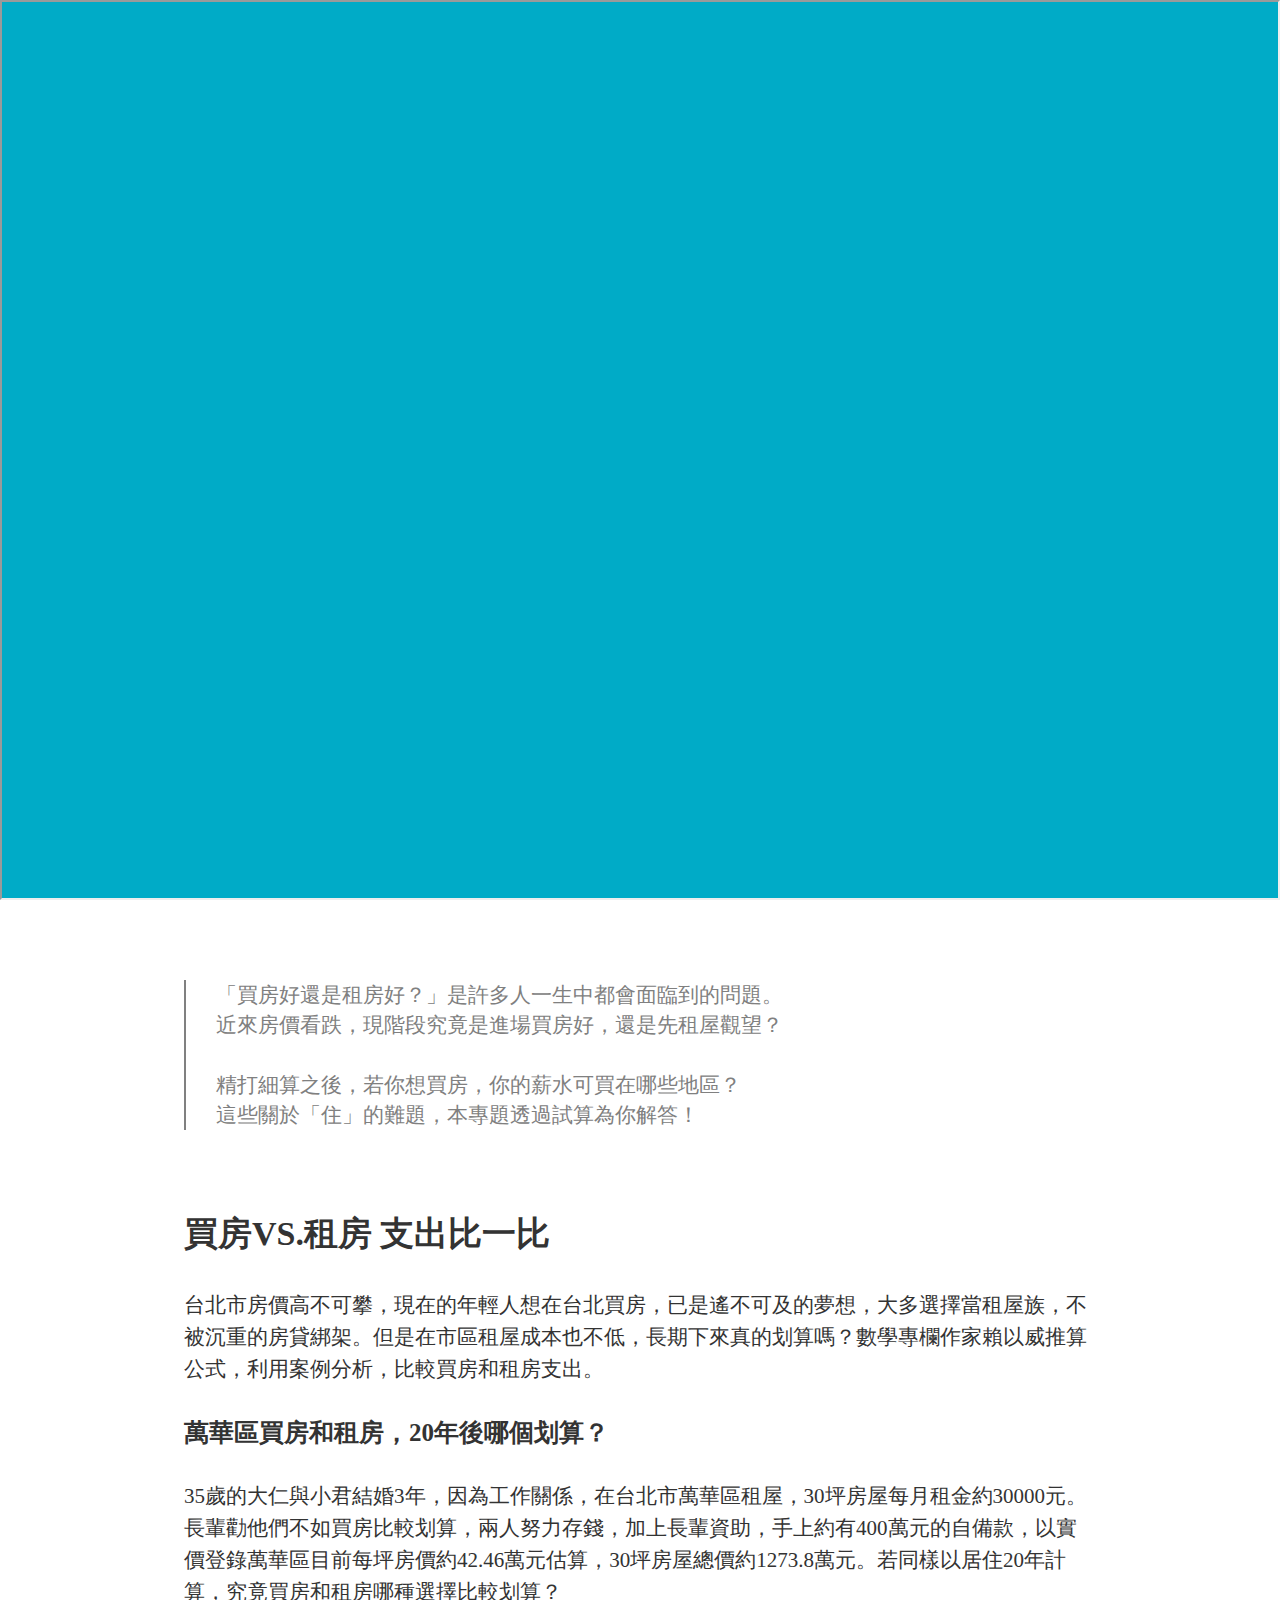
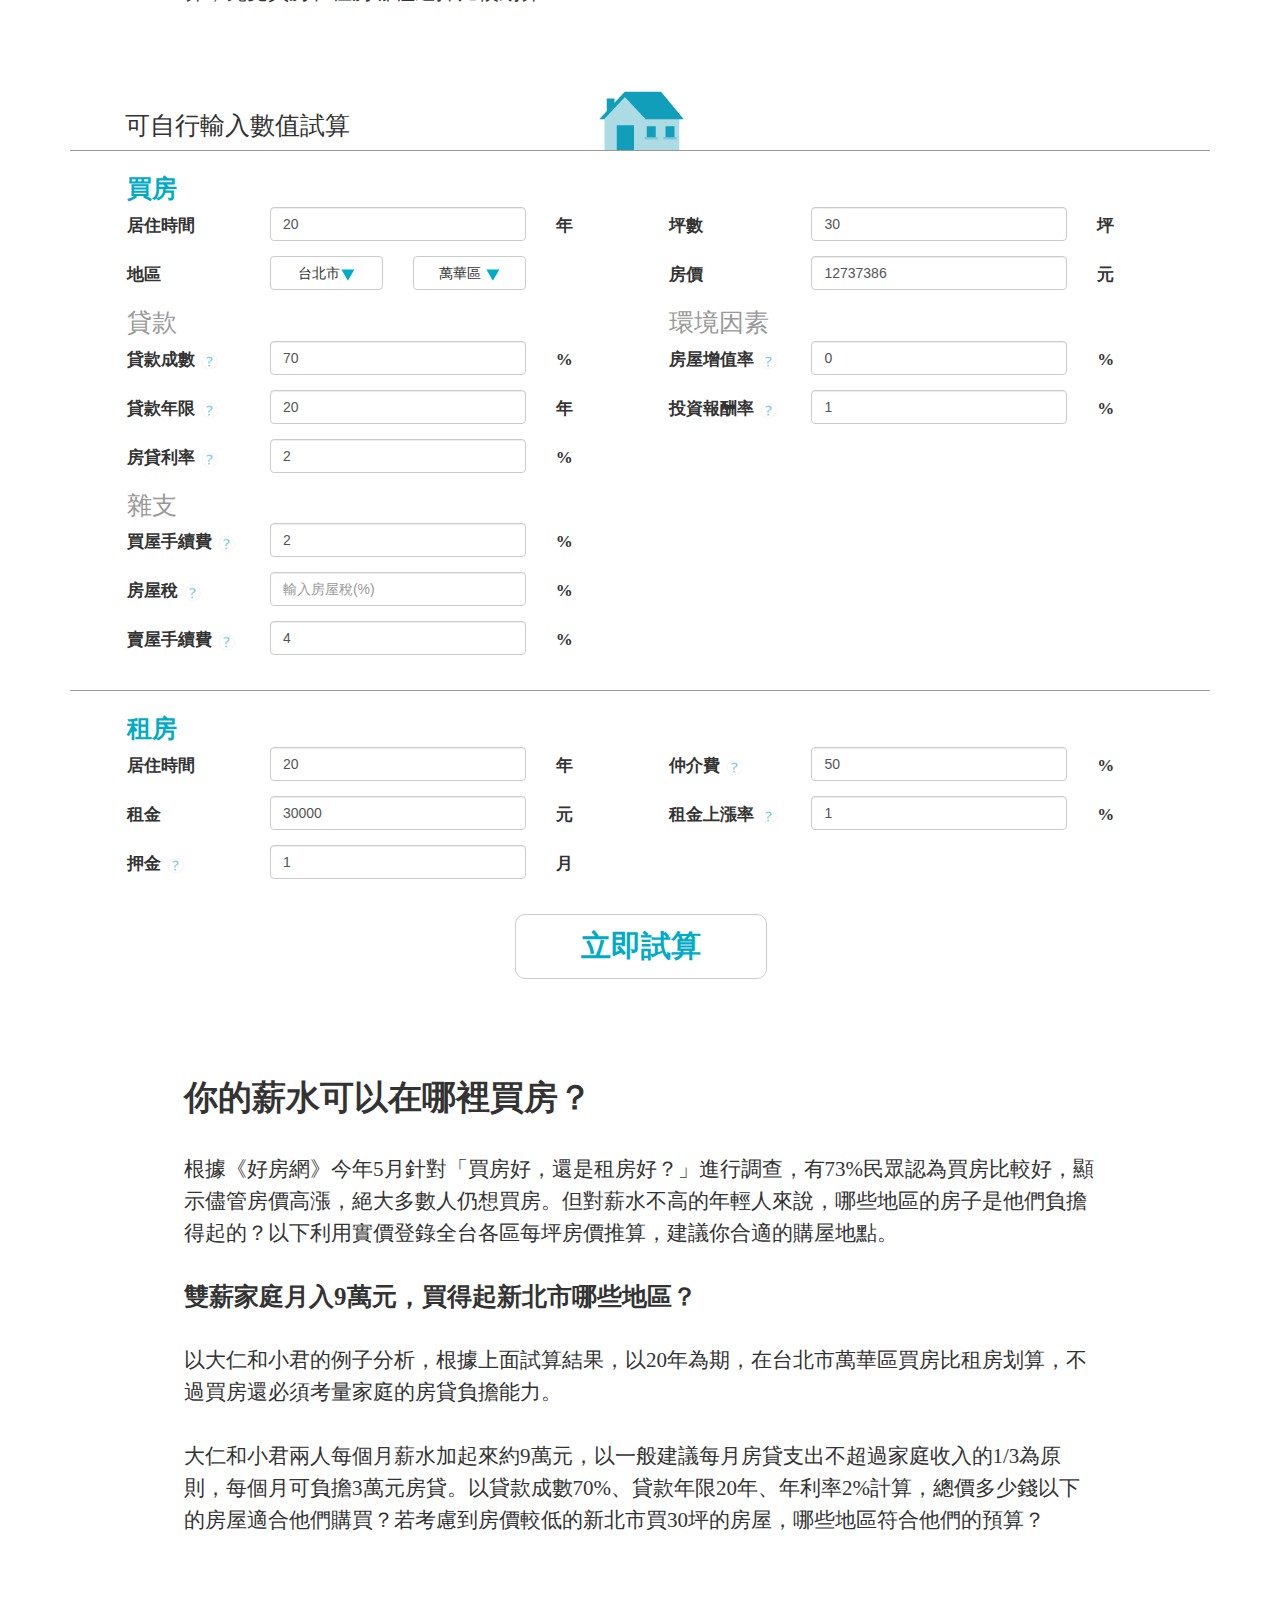
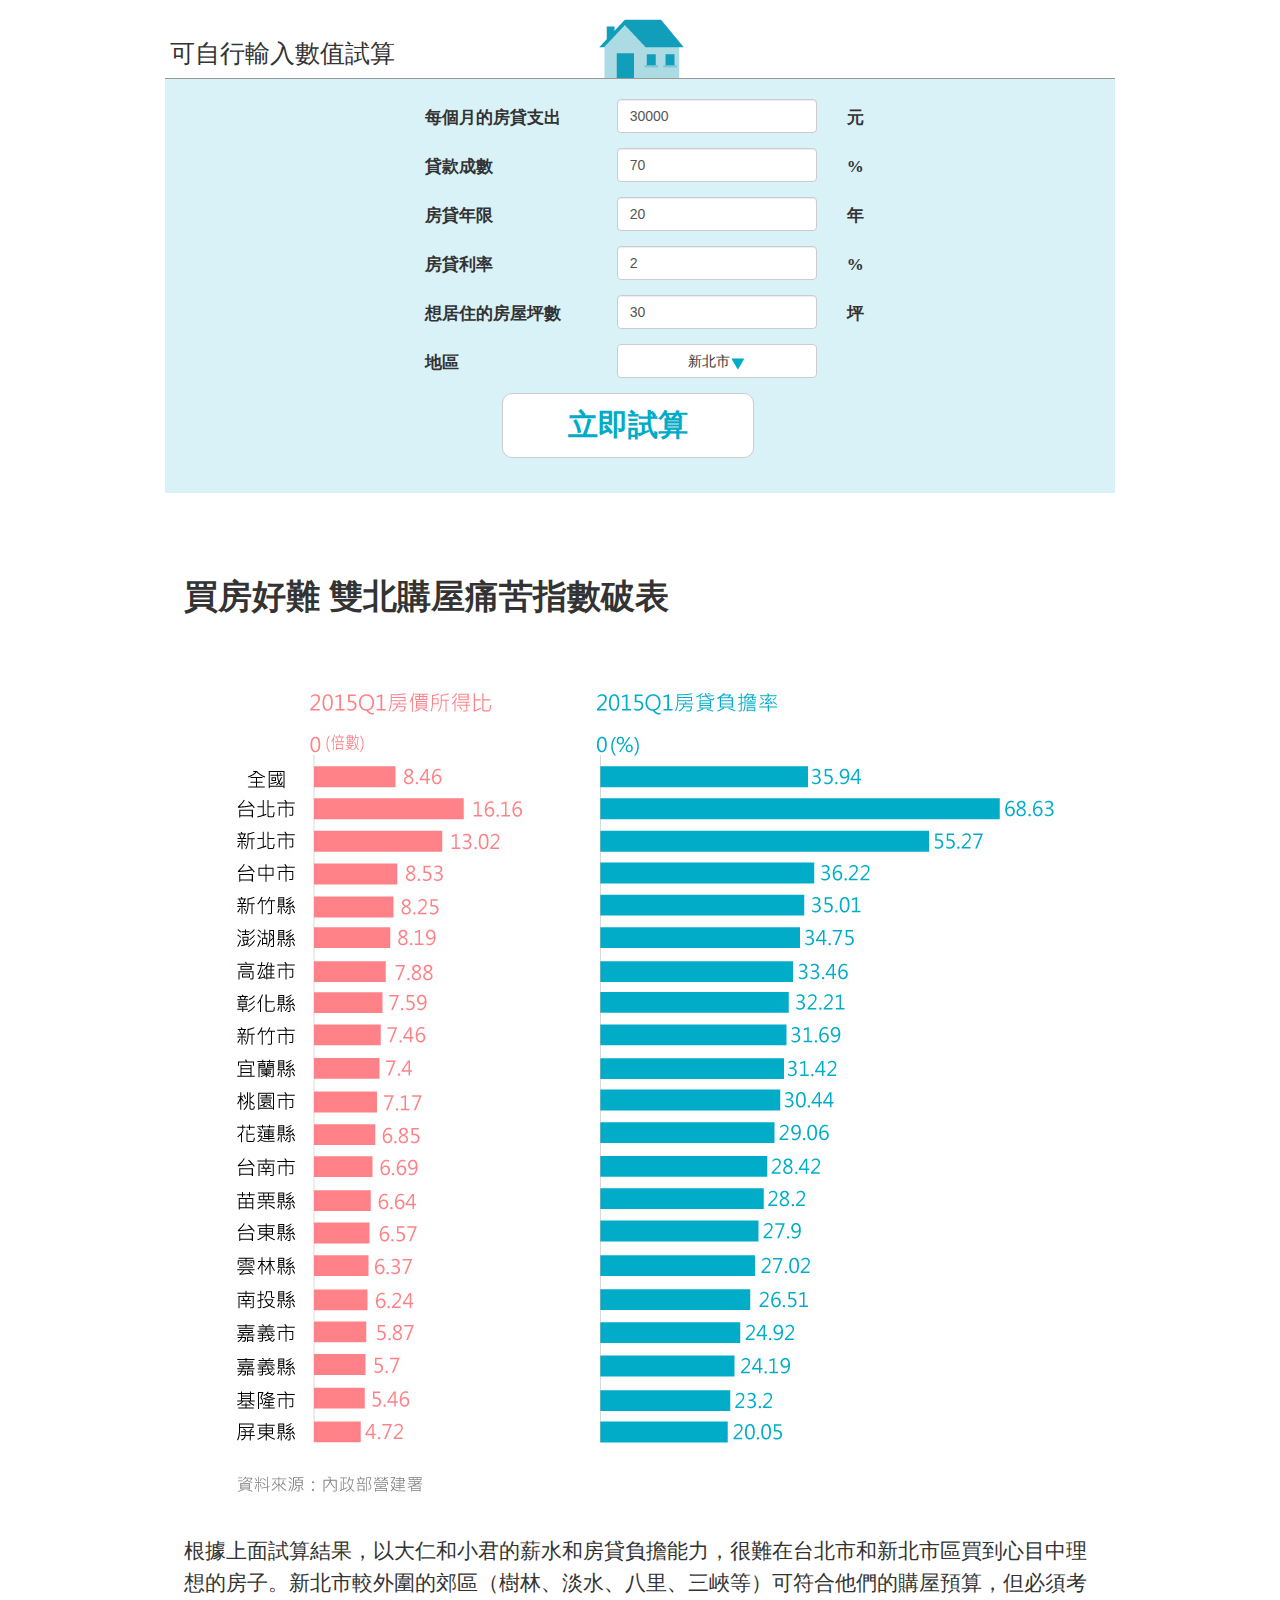
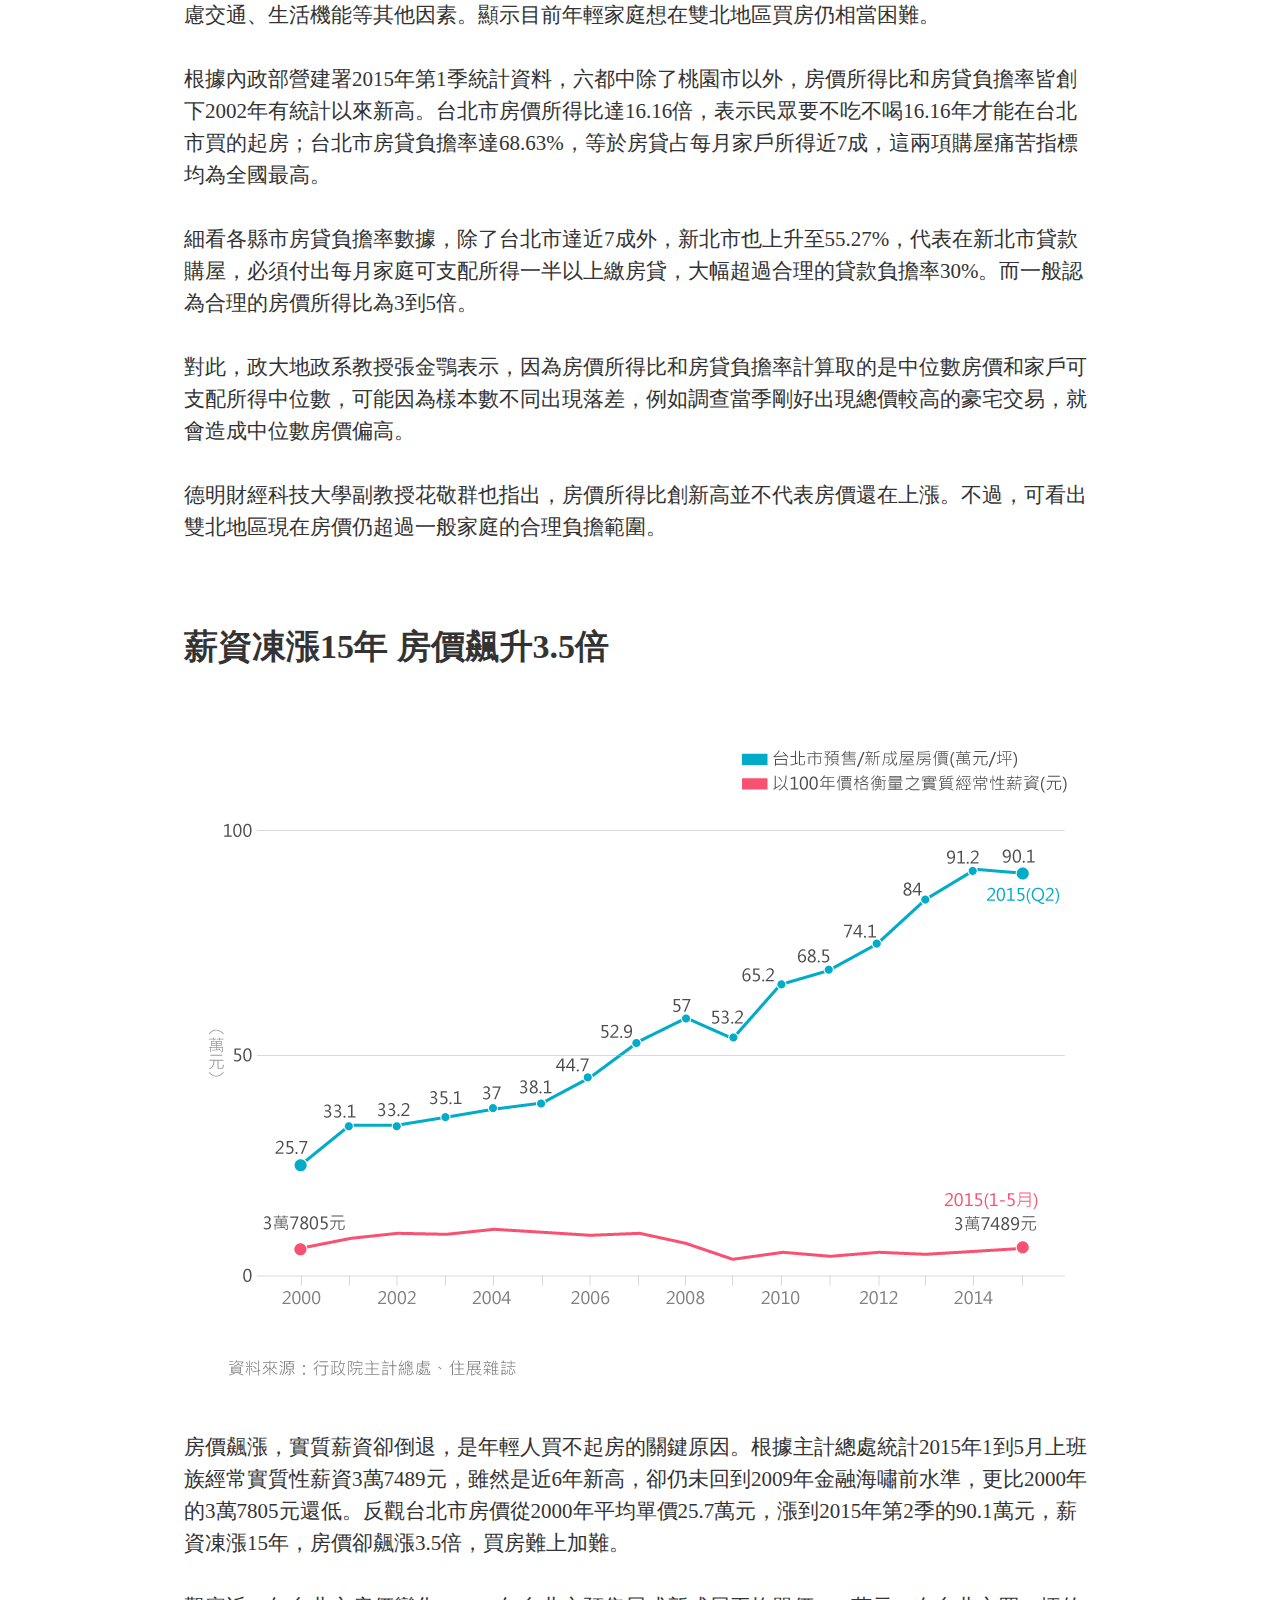
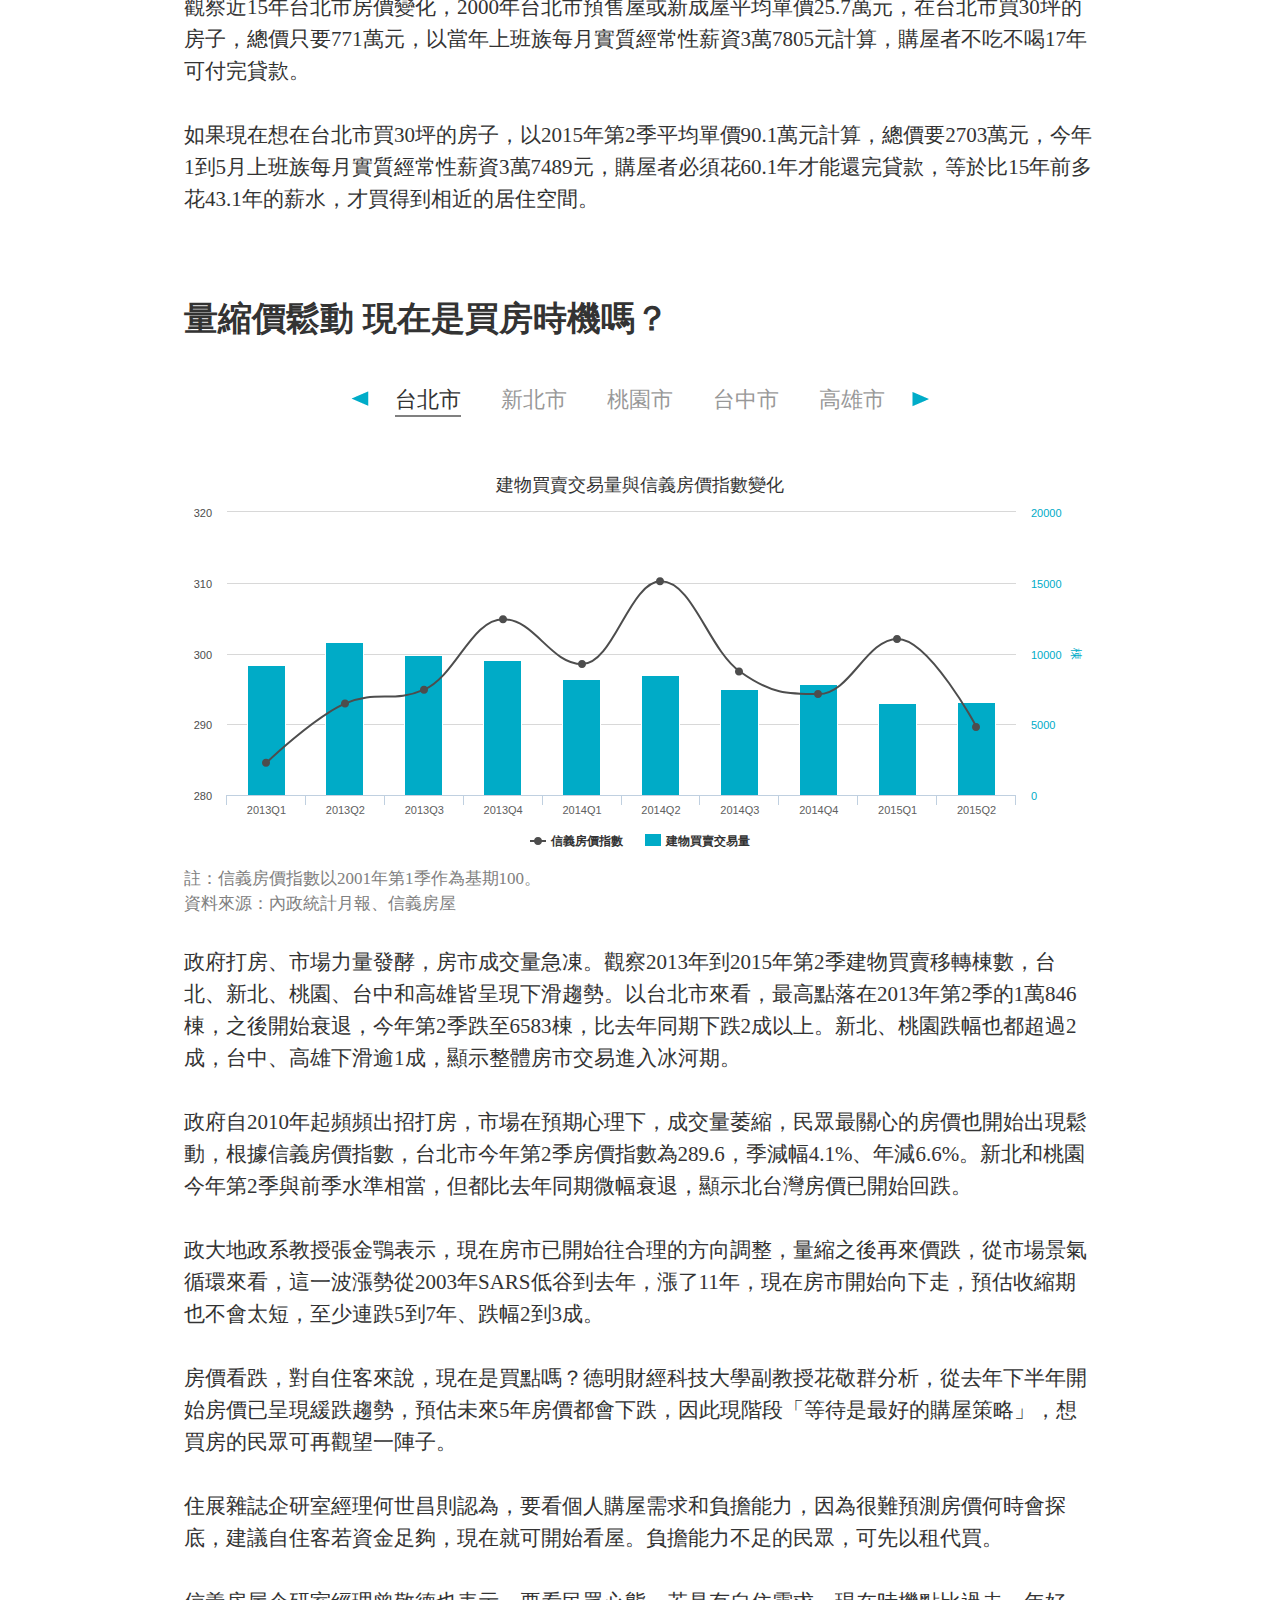
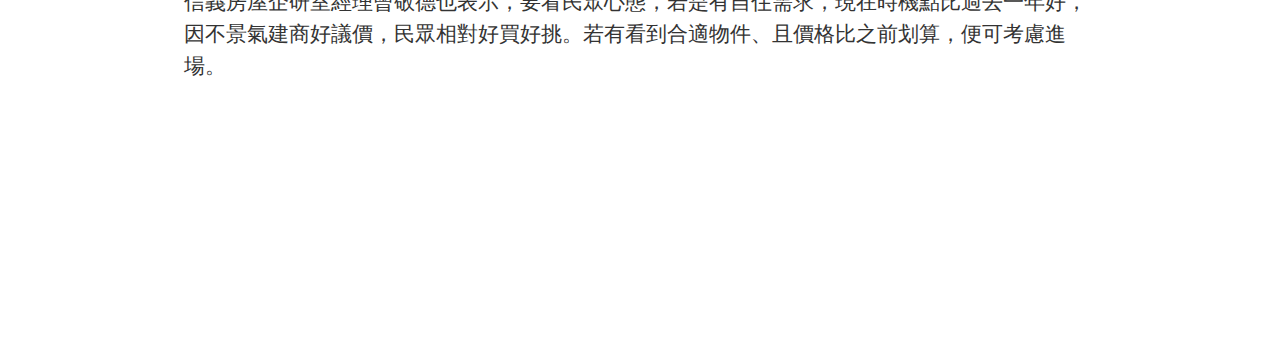
==== commit 77fda02b: "start to draw last chart" ====
--- a/index.html
+++ b/index.html
@@ -336,40 +336,40 @@
 							<div class="form-group">
 								<div>
 									<div class = "fl-left" id = "buy-check-img"><img src="img/uncheck.png"></div>
-									<div class = "fl-left check-text" id = "buy-check-text">買房</div>
+									<div class = "fl-left check-text myfont" id = "buy-check-text">買房</div>
 								</div>
 							</div>
 							
 							  <div class="form-group">
-							    <div class="col-sm-4">初始開銷</div>
+							    <div class="col-sm-4 myfont">初始開銷</div>
 							    <div class="col-sm-6">
 							      <div id = "buy-initcost"></div>
 							    </div>
 							  </div>
 
 							  <div class="form-group">
-							    <div class="col-sm-4">累計房貸</div>
+							    <div class="col-sm-4 myfont">累計房貸</div>
 							    <div class="col-sm-6">
 							      <div id = "buy-totalloan"></div>
 							    </div>
 							  </div>
 
 							  <div class="form-group">
-							    <div class="col-sm-4">累計稅</div>
+							    <div class="col-sm-4 myfont">累計稅</div>
 							    <div class="col-sm-6">
 							      <div id = "buy-totaltax"></div>
 							    </div>
 							  </div>
 
 							  <div class="form-group">
-							    <div class="col-sm-4">機會成本</div>
+							    <div class="col-sm-4 myfont">機會成本</div>
 							    <div class="col-sm-6">
 							      <div id = "buy-oppotunitycost"></div>
 							    </div>
 							  </div>
 
 							  <div class="form-group">
-							    <div class="col-sm-4">賣房結餘</div>
+							    <div class="col-sm-4 myfont">賣房結餘</div>
 							    <div class="col-sm-6">
 							      <div id = "buy-sellbalance"></div>
 							    </div>
@@ -380,7 +380,7 @@
 							  </div>
 
 							  <div class="form-group">
-							    <div class="col-sm-4">總支出</div>
+							    <div class="col-sm-4 myfont">總支出</div>
 							    <div class="col-sm-6">
 							      <div id = "buy-totalcost"></div>
 							    </div>
@@ -393,33 +393,33 @@
 						  <div class="form-group">
 								<div>
 									<div class = "fl-left" id = "rent-check-img"><img src="img/check.png"></div>
-									<div class = "fl-left check-text" id = "rent-check-text">租房</div>
+									<div class = "fl-left check-text myfont" id = "rent-check-text">租房</div>
 								</div>
 						  </div>
 
 						  <div class="form-group">
-							    <div class="col-sm-4">初始開銷</div>
+							    <div class="col-sm-4 myfont">初始開銷</div>
 							    <div class="col-sm-6">
 							      <div id = "rent-initcost"></div>
 							    </div>
 							</div>
 
 							<div class="form-group">
-							    <div class="col-sm-4">累計租金</div>
+							    <div class="col-sm-4 myfont">累計租金</div>
 							    <div class="col-sm-6">
 							      <div id = "rent-totalmoney"></div>
 							    </div>
 							</div>
 
 							<div class="form-group">
-							    <div class="col-sm-4">機會成本</div>
+							    <div class="col-sm-4 myfont">機會成本</div>
 							    <div class="col-sm-6">
 							      <div id = "rent-oppotunitycost"></div>
 							    </div>
 							</div>
 
 							<div class="form-group">
-							    <div class="col-sm-4">押金退還</div>
+							    <div class="col-sm-4 myfont">押金退還</div>
 							    <div class="col-sm-6">
 							      <div id = "rent-depositback"></div>
 							    </div>
@@ -430,7 +430,7 @@
 							  </div>
 
 							<div class="form-group">
-							    <div class="col-sm-4">總支出</div>
+							    <div class="col-sm-4 myfont">總支出</div>
 							    <div class="col-sm-6">
 							      <div id = "rent-totalcost"></div>
 							    </div>
@@ -556,7 +556,7 @@
 
 		<div class = "sec-container">
 			<div class = "sec-mid-title myfont mid-title font-bold">薪資凍漲15年 房價飆升3.5倍</div>
-			<div class = "static-chart"><img src="img/income_houseprice.jpg"></div>
+			<div class = "static-chart"><img src="img/income_houseprice.png"></div>
 			<div class = "sec-content myfont content-text">
 				房價飆漲，實質薪資卻倒退，是年輕人買不起房的關鍵原因。根據主計總處統計2015年1到5月上班族經常實質性薪資3萬7489元，雖然是近6年新高，卻仍未回到2009年金融海嘯前水準，更比2000年的3萬7805元還低。反觀台北市房價從2000年平均單價25.7萬元，漲到2015年第2季的90.1萬元，薪資凍漲15年，房價卻飆漲3.5倍，買房難上加難。<br><br>
 				觀察近15年台北市房價變化，2000年台北市預售屋或新成屋平均單價25.7萬元，在台北市買30坪的房子，總價只要771萬元，以當年上班族每月實質經常性薪資3萬7805元計算，購屋者不吃不喝17年可付完貸款。<br><br>如果現在想在台北市買30坪的房子，以2015年第2季平均單價90.1萬元計算，總價要2703萬元，今年1到5月上班族每月實質經常性薪資3萬7489元，購屋者必須花60.1年才能還完貸款，等於比15年前多花43.1年的薪水，才買得到相近的居住空間。
--- a/css/index.css
+++ b/css/index.css
@@ -22,6 +22,7 @@
 	color: #808080;
 	padding-left: 30px;
 	border-left: 2px solid #808080;
+	font-family: 微軟正黑體;
 }
 
 .question-mark{
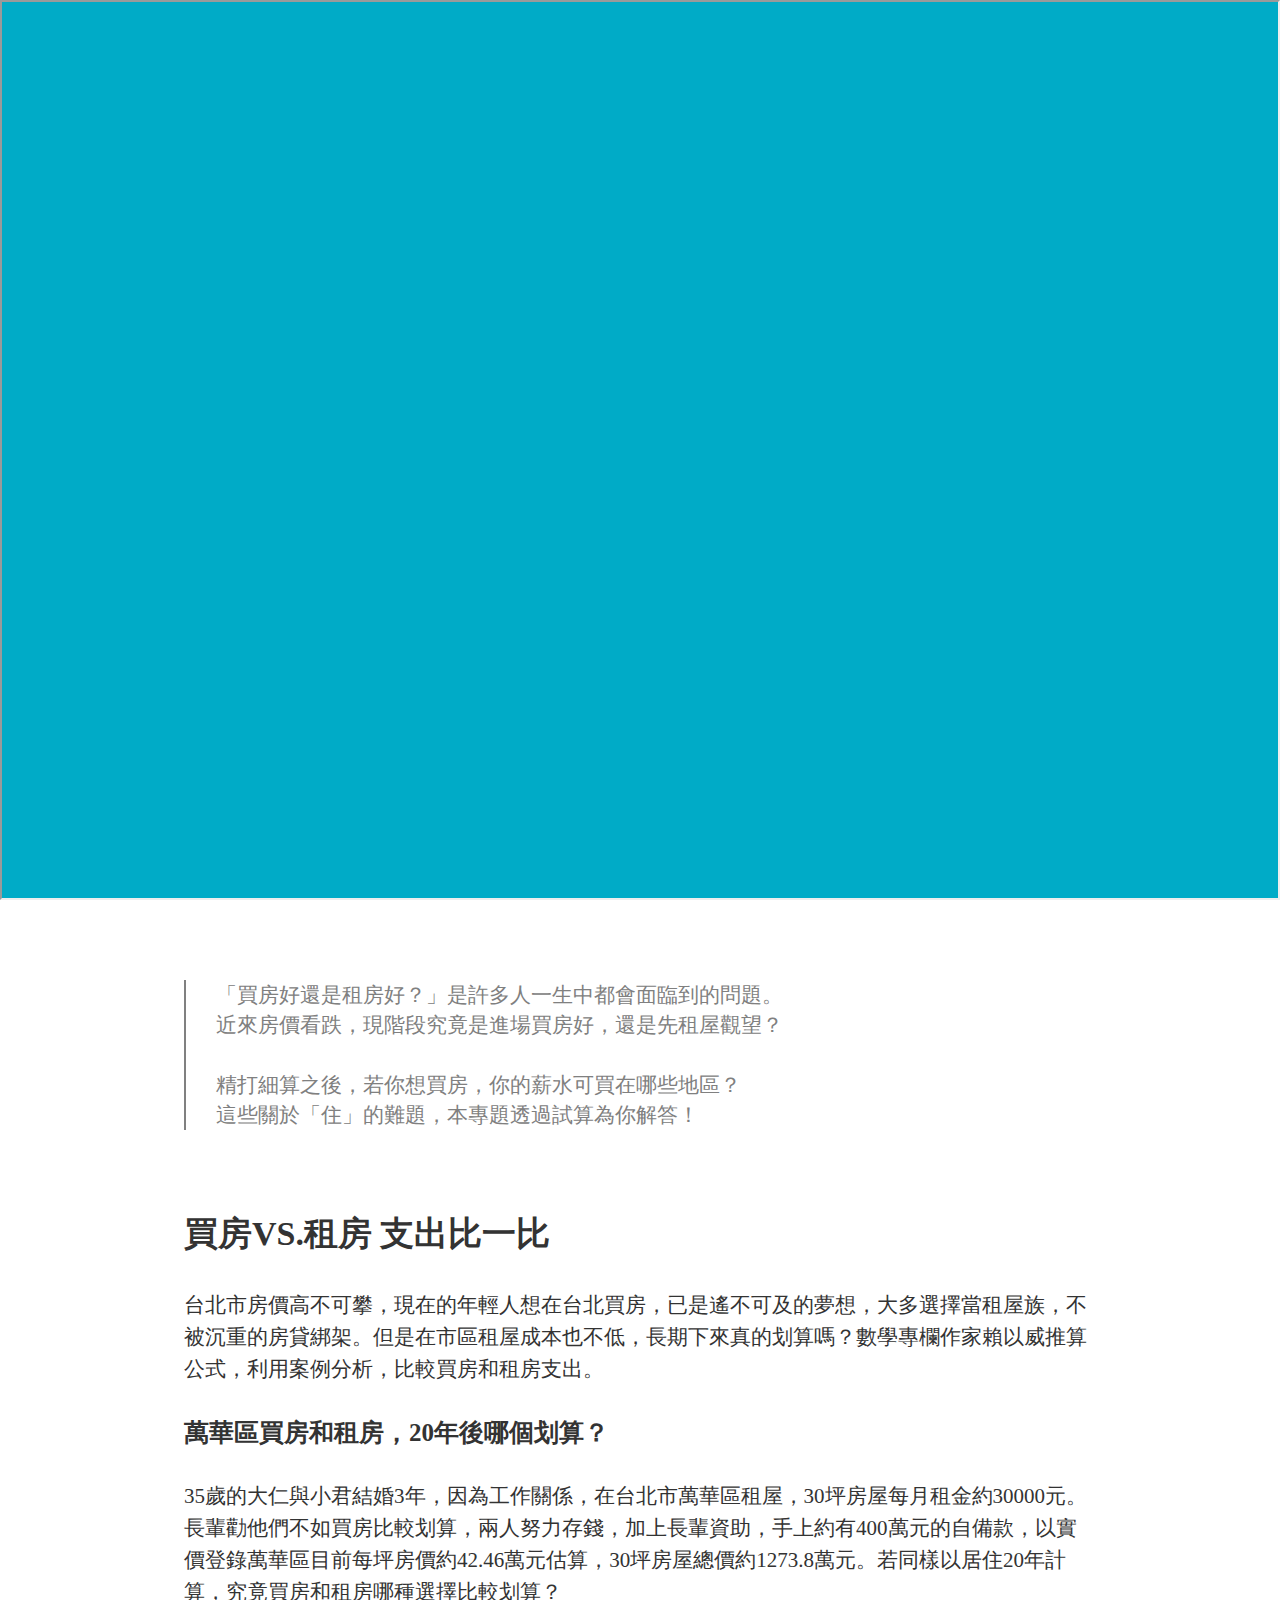
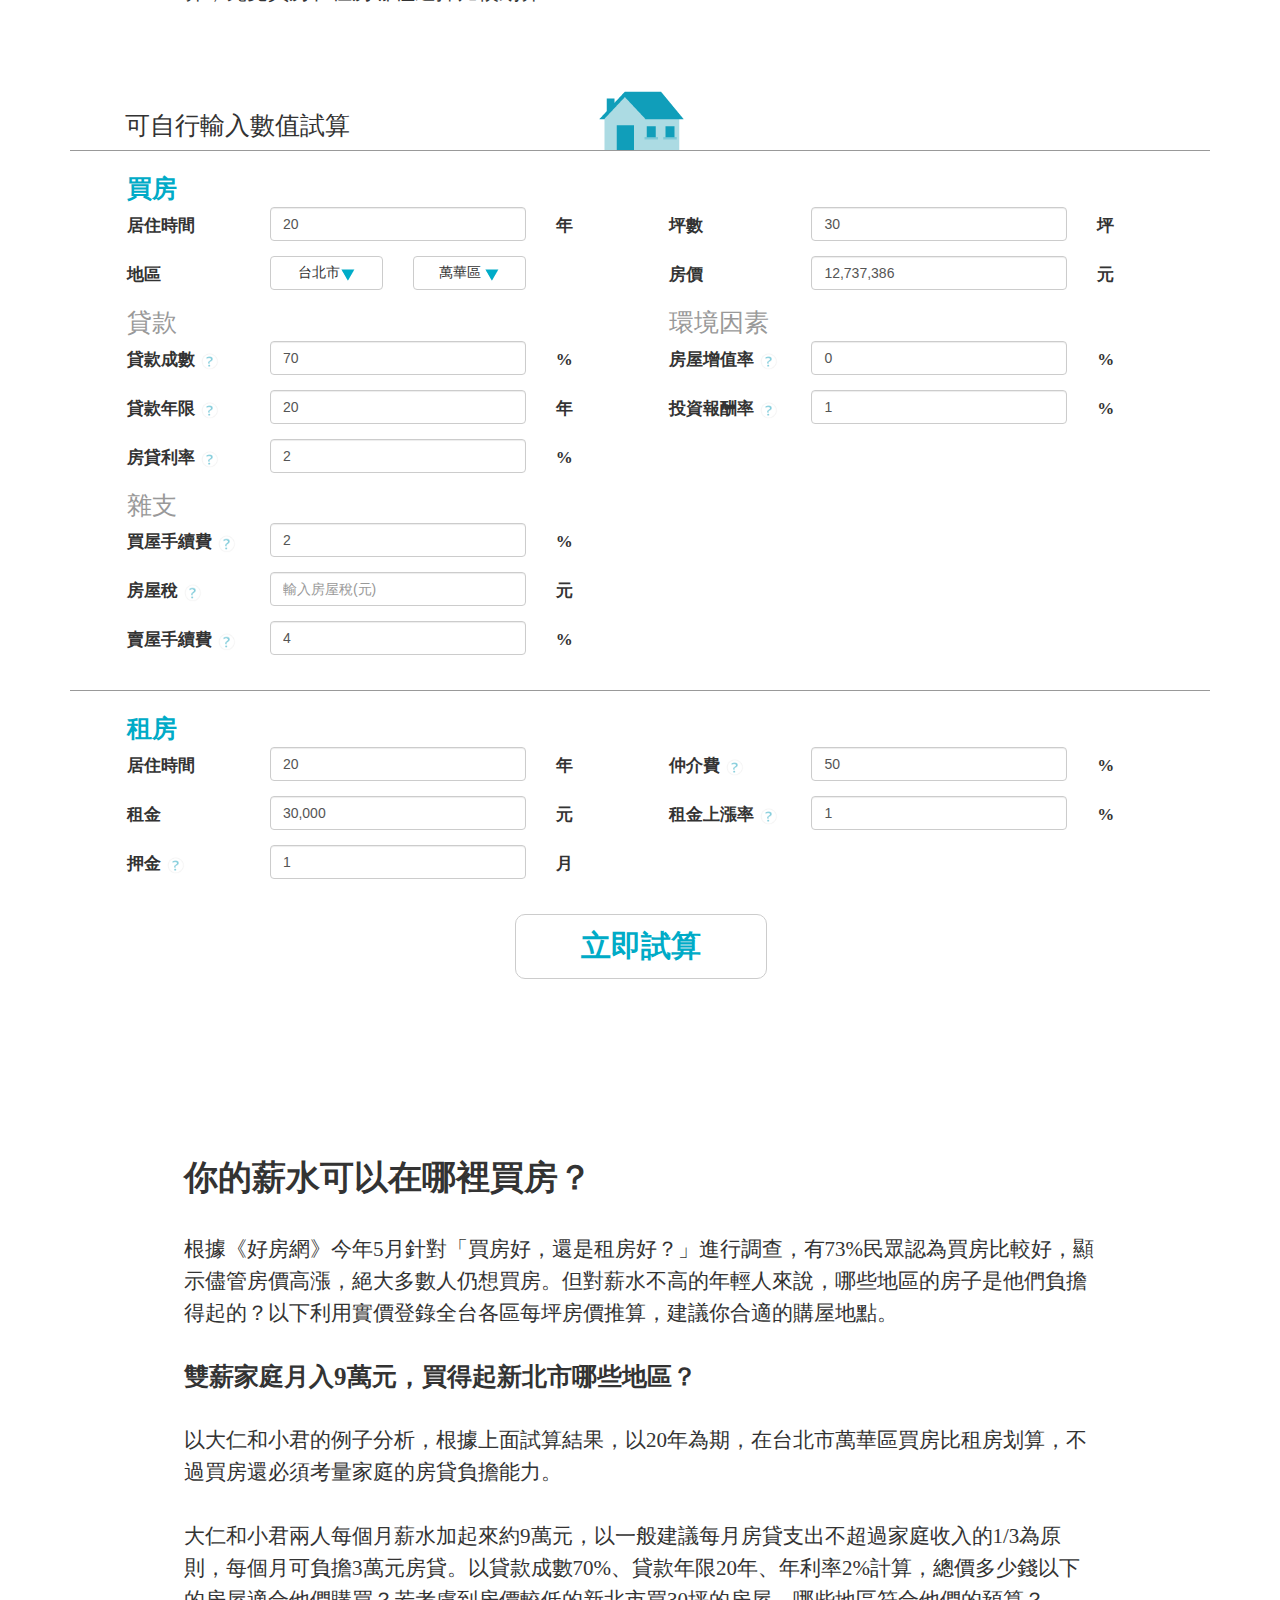
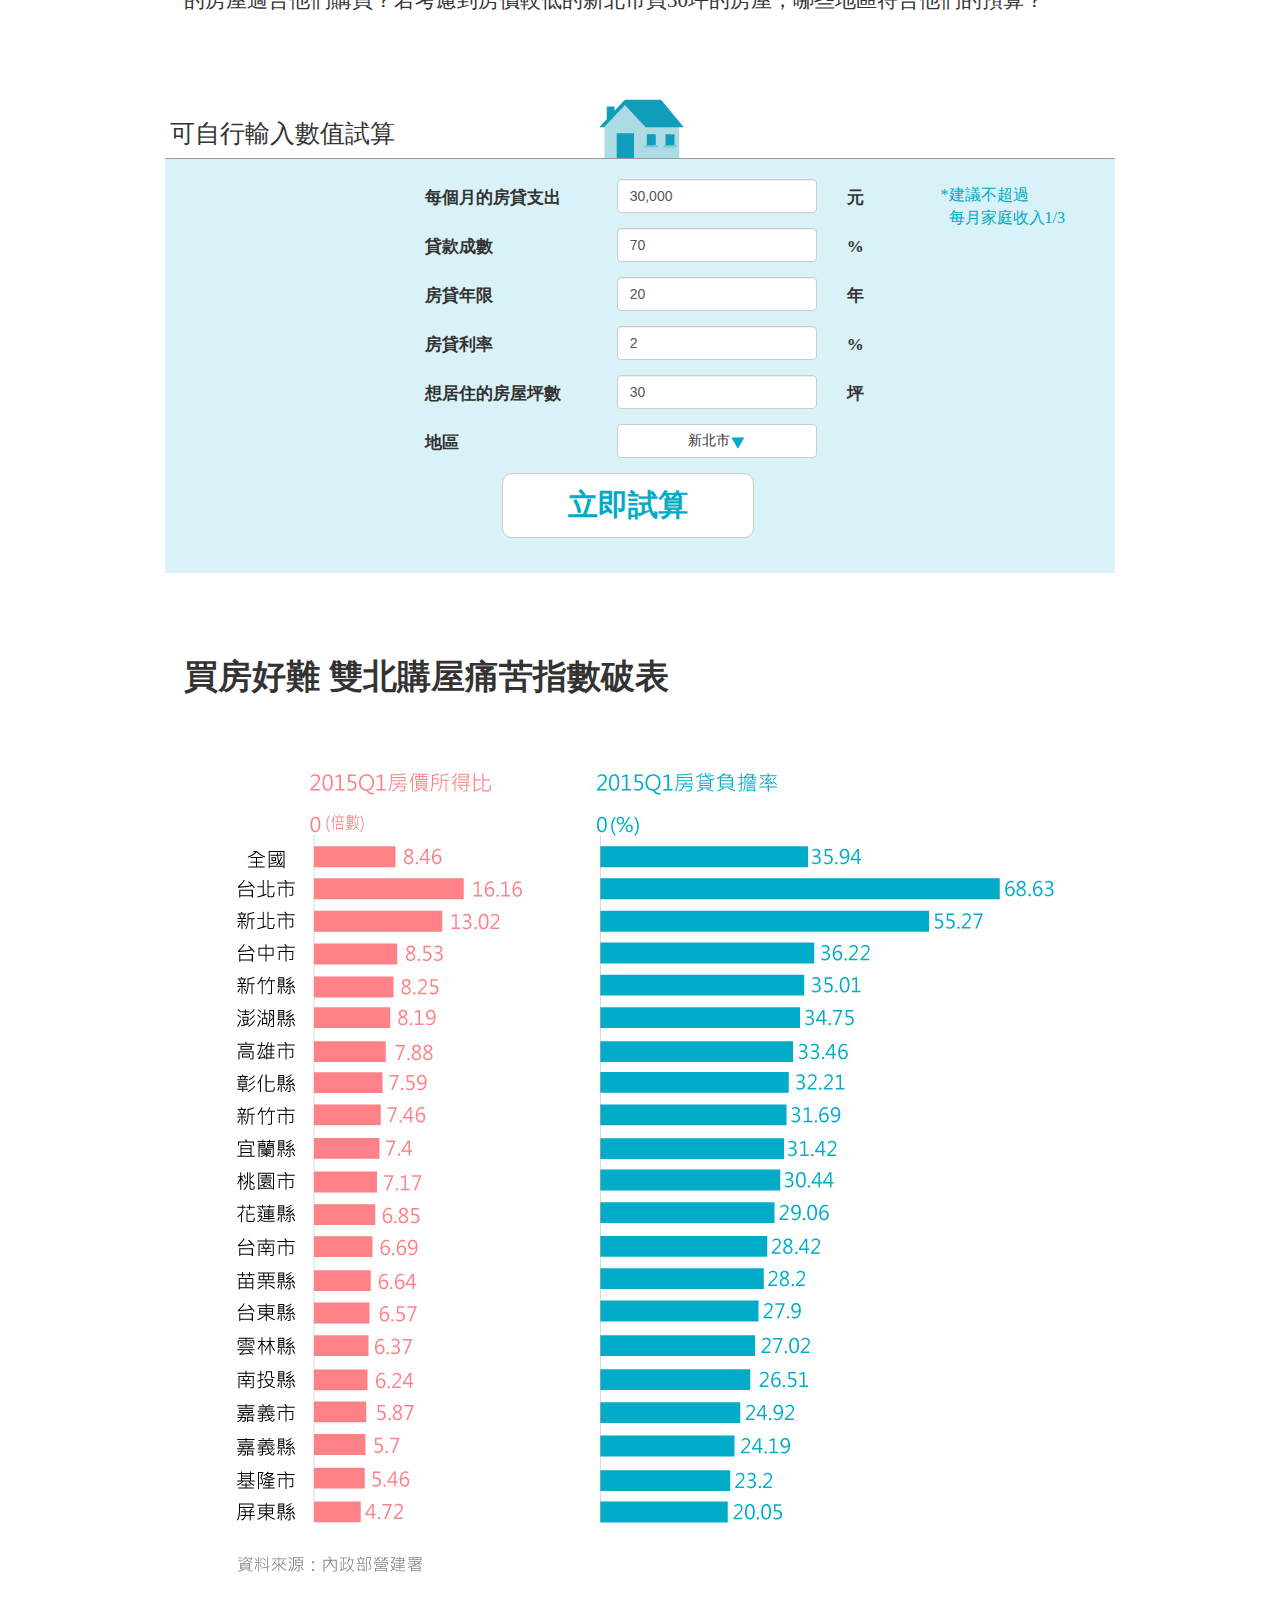
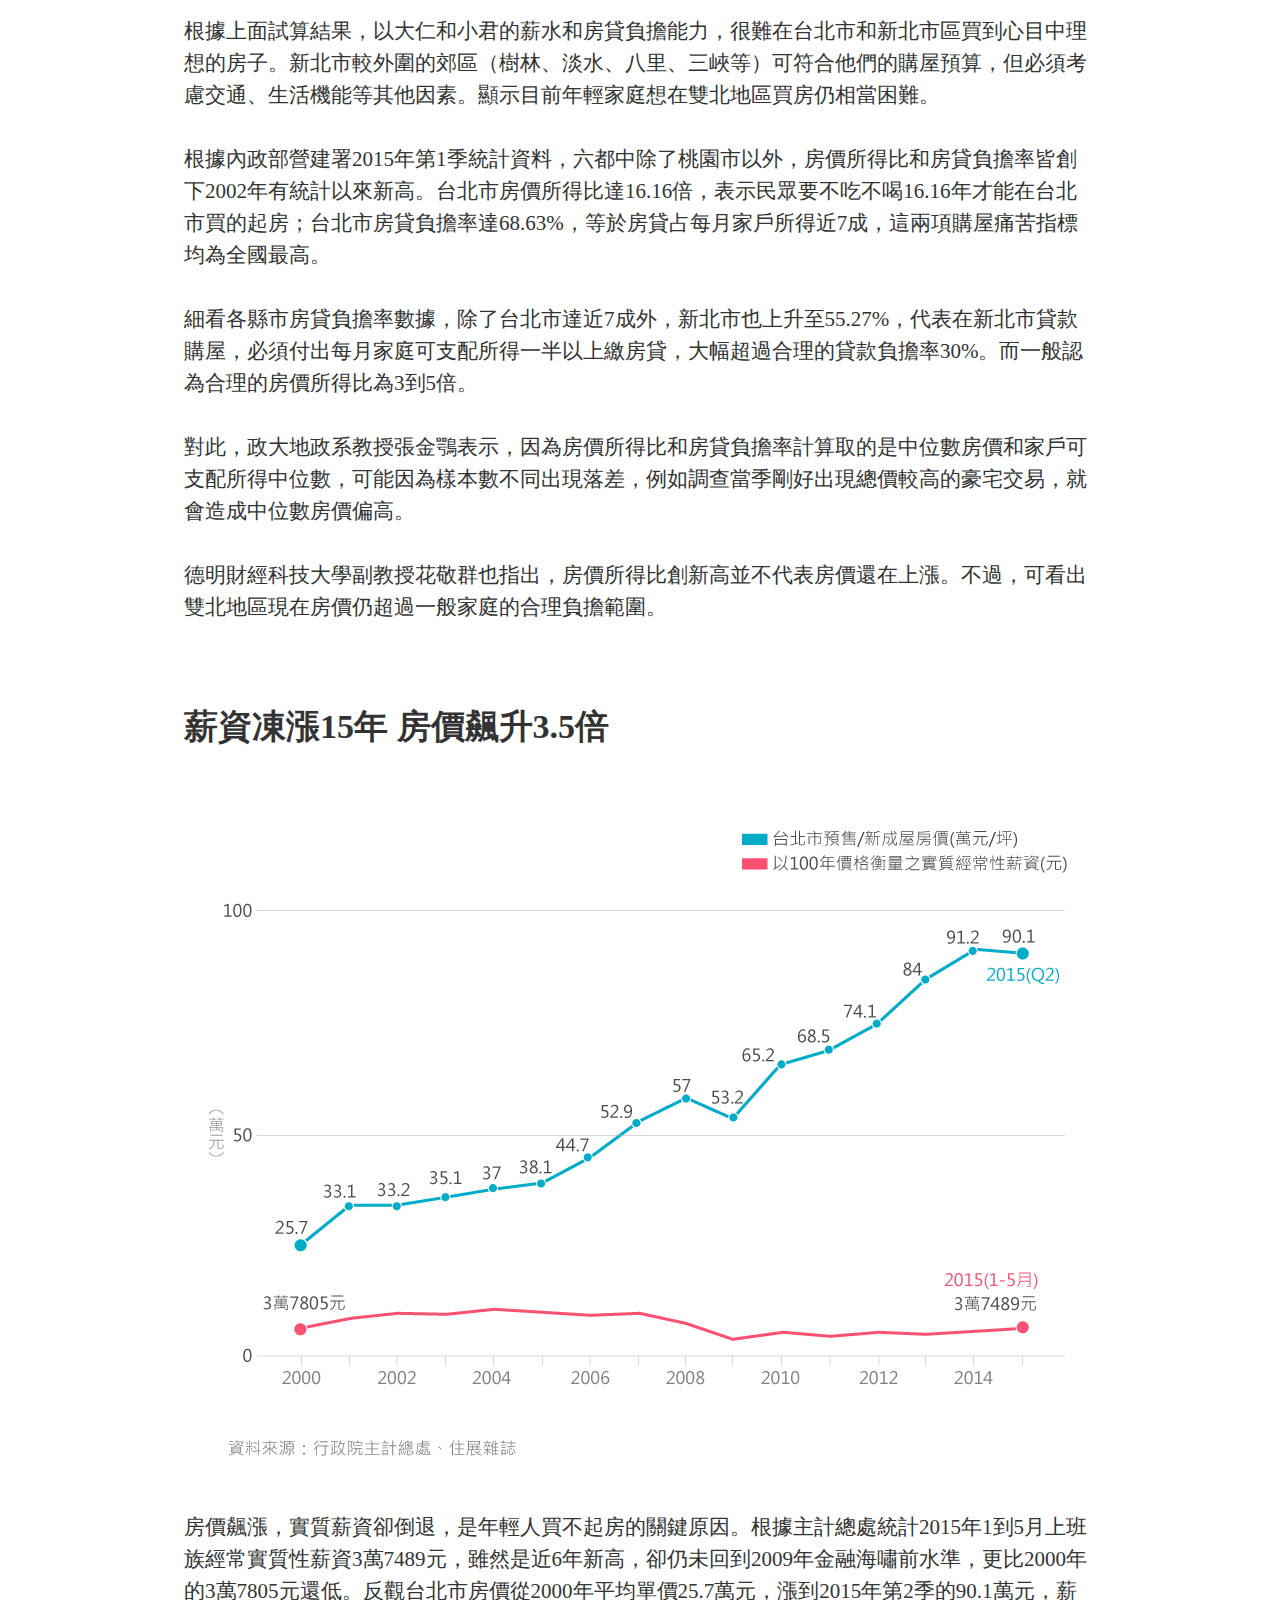
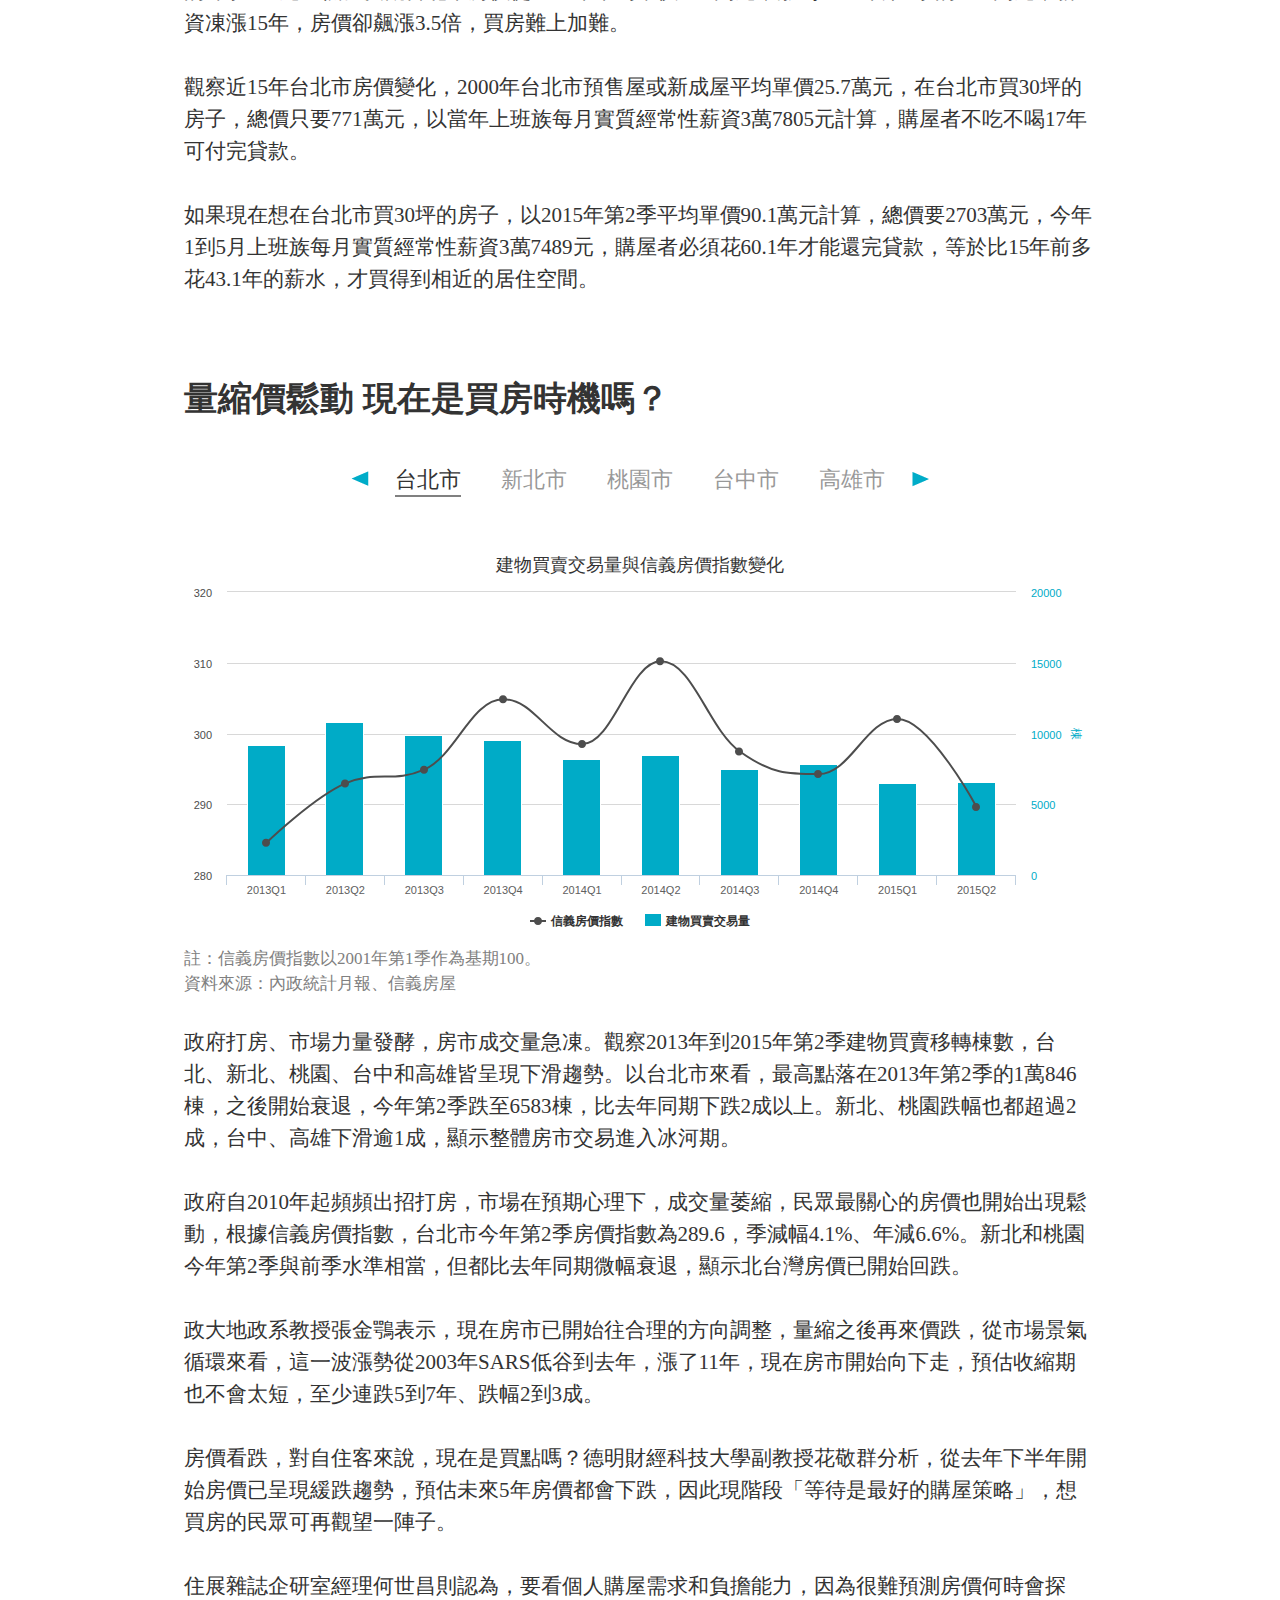
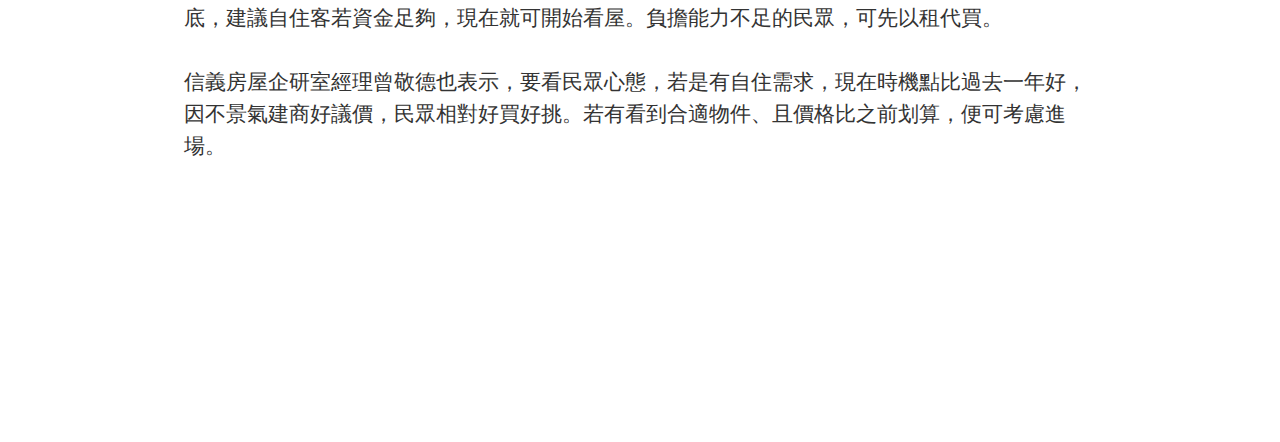
==== commit a0805042: "completed version1" ====
--- a/index.html
+++ b/index.html
@@ -108,11 +108,11 @@
 					<div class="form-group">
 						<label for="dropdownMenu-city-buy" class="col-sm-3 control-label">地區</label>
 					  	<div class="dropdown fl-left col-sm-3">
-						  <button class="btn btn-default dropdown-toggle col-sm-12" type="button" id="dropdownMenu-city-buy" data-toggle="dropdown" aria-haspopup="true" aria-expanded="true">
+						  <button class="btn btn-default dropdown-toggle col-sm-12 myfont" type="button" id="dropdownMenu-city-buy" data-toggle="dropdown" aria-haspopup="true" aria-expanded="true">
 						    縣市
 						    <span><img src="img/popdown.png"></span>
 						  </button>
-						  <ul class="dropdown-menu dropdown-city-buy" aria-labelledby="dropdownMenu-city-buy">
+						  <ul class="dropdown-menu dropdown-city-buy myfont" aria-labelledby="dropdownMenu-city-buy">
 						    <!-- <li><a href="#">Action</a></li>
 						    <li><a href="#">Another action</a></li>
 						    <li><a href="#">Something else here</a></li>
@@ -120,12 +120,12 @@
 						  </ul>
 						</div>
 						<div class="dropdown fl-left fl-left col-sm-3">
-						  <button class="btn btn-default dropdown-toggle col-sm-12" type="button" id="dropdownMenu-dist-buy" data-toggle="dropdown" aria-haspopup="true" aria-expanded="true">
+						  <button class="btn btn-default dropdown-toggle col-sm-12 myfont" type="button" id="dropdownMenu-dist-buy" data-toggle="dropdown" aria-haspopup="true" aria-expanded="true">
 						    地區
 						    <span><img src="img/popdown.png"></span>
 						  </button>
-						  <ul class="dropdown-menu dropdown-dist-buy" aria-labelledby="dropdownMenu-dist-buy">
-						  	<li><a>請先選擇縣市</a></li>
+						  <ul class="dropdown-menu dropdown-dist-buy myfont" aria-labelledby="dropdownMenu-dist-buy">
+						  	<!-- <li><a>請先選擇縣市</a></li> -->
 						    <!-- <li><a>Action</a></li>
 						    <li><a>Another action</a></li>
 						    <li><a href="#">Something else here</a></li>
@@ -184,9 +184,9 @@
 					    	<img src="img/question_mark.png" class = "question-mark" id = "question-housetax">
 					    </label>
 					    <div class="col-sm-6">
-					      <input type="text" class="form-control" id="buy-housetax" placeholder="輸入房屋稅(%)">
-					    </div>
-					    <label for="buy-housetax" class="col-sm-1 control-label">%</label>
+					      <input type="text" class="form-control" id="buy-housetax" placeholder="輸入房屋稅(元)">
+					    </div>
+					    <label for="buy-housetax" class="col-sm-1 control-label">元</label>
 					</div>
 
 					<div class="form-group">
@@ -444,12 +444,16 @@
 					註：房屋保險不計、房屋維修與房貸抵稅假定抵銷。<br>
 					各行政區房價資料來源：<a href="http://plvr.land.moi.gov.tw/Index" target = "_blank">內政部不動產成交案件實際資訊資料供應系統</a><br>
 					<a href="http://price.house123.com.tw/transrec/?t=region,%E5%8F%B0%E5%8C%97%E5%B8%82&d=no&p=25.0329636,121.56542680000007&dr=current&ot=all" target = "_blank">House 123</a>整理提供，最新資料更新至2015年6月。<br>
-					本資料僅供參考，實際資料<a href="http://lvr.land.moi.gov.tw/N11/homePage.action" target="_blank">仍以內政部不動產交易實價查詢服務網為主。</a><br>
+					本資料僅供參考，實際資料仍以<a href="http://lvr.land.moi.gov.tw/N11/homePage.action" target="_blank">內政部不動產交易實價查詢服務網</a>為主。<br>
 					<a href="https://docs.google.com/document/d/1dufkiuZjml2zmOYsoD_cuVz4nFBsd_XQLXIGY1zdlgY/edit?usp=sharing" target = "_blank">看計算公式</a>
 				</div>
 			</div>
 			
 
+		</div>
+
+		<div class = "sec-container">
+			<div id = "equal-rent-chart"></div>
 		</div>
 
 		<div class = "sec-container">
@@ -464,6 +468,7 @@
 			<div class = "insert-value-notice" id = "budget-notice">可自行輸入數值試算</div>
 			<div class = "house-img"><img src="img/house.png"></div>
 			<div class = "container-fluid col-sm-10 col-sm-offset-1" id = "budget-container">
+				<div class = "myfont" id = "budget-tip">*建議不超過<br>&nbsp;&nbsp;每月家庭收入1/3</div>
 				<form class="form-horizontal col-sm-6 col-sm-offset-3" role="form" id = "budget-form">
 					<!-- <div>算算看你的預算能買哪裡的房子！</div> -->
 
@@ -475,6 +480,7 @@
 					      <input type="text" class="form-control" id="budget-budgetpermonth" placeholder="輸入每個月的房貸支出(元)">
 					    </div>
 					    <label for="budget-budgetpermonth" class="col-sm-1 control-label">元</label>
+					    <div></div>
 					  </div>
 					
 					  <div class="form-group">
@@ -512,11 +518,11 @@
 					  <div class="form-group">
 					  	<label for="dropdownMenu-budget" class="col-sm-5 control-label">地區</label>
 					  	<div class="dropdown col-sm-6">
-						  <button class="btn btn-default dropdown-toggle col-sm-12" type="button" id="dropdownMenu-budget" data-toggle="dropdown" aria-haspopup="true" aria-expanded="true">
+						  <button class="btn btn-default dropdown-toggle col-sm-12 myfont" type="button" id="dropdownMenu-budget" data-toggle="dropdown" aria-haspopup="true" aria-expanded="true">
 						    縣市
 						    <span><img src="img/popdown.png"></span>
 						  </button>
-						  <ul class="dropdown-menu dropdown-budget" aria-labelledby="dropdownMenu-budget">
+						  <ul class="dropdown-menu dropdown-budget myfont" aria-labelledby="dropdownMenu-budget">
 						    <!-- <li><a href="#">Action</a></li>
 						    <li><a href="#">Another action</a></li>
 						    <li><a href="#">Something else here</a></li>
--- a/css/index.css
+++ b/css/index.css
@@ -91,6 +91,7 @@
 #rent-buy-calculator{
 	position: relative;
 	width: 100%;
+	/*font-family: 微軟正黑體;*/
 }
 
 #budget-calculator{
@@ -193,6 +194,18 @@
 	padding-left: 15%;
 }
 
+.dist-chart-container{
+	width: 100%;
+}
+
+.dists{
+	width: 15%;
+}
+
+.equal-bar{
+	width: 85%;
+}
+
 #buy-result{
 	border-right: 1px solid #999999;
 }
@@ -229,6 +242,15 @@
 	background-color: rgba(0,171,199,0.15);
 	padding-top: 20px;
 	padding-bottom: 20px;
+	position: relative;
+}
+
+#budget-tip{
+	position: absolute;
+	top: 25px;
+	right: 50px;
+	font-size: 16px;
+	color: #00abc7;
 }
 
 #budget-result-container{
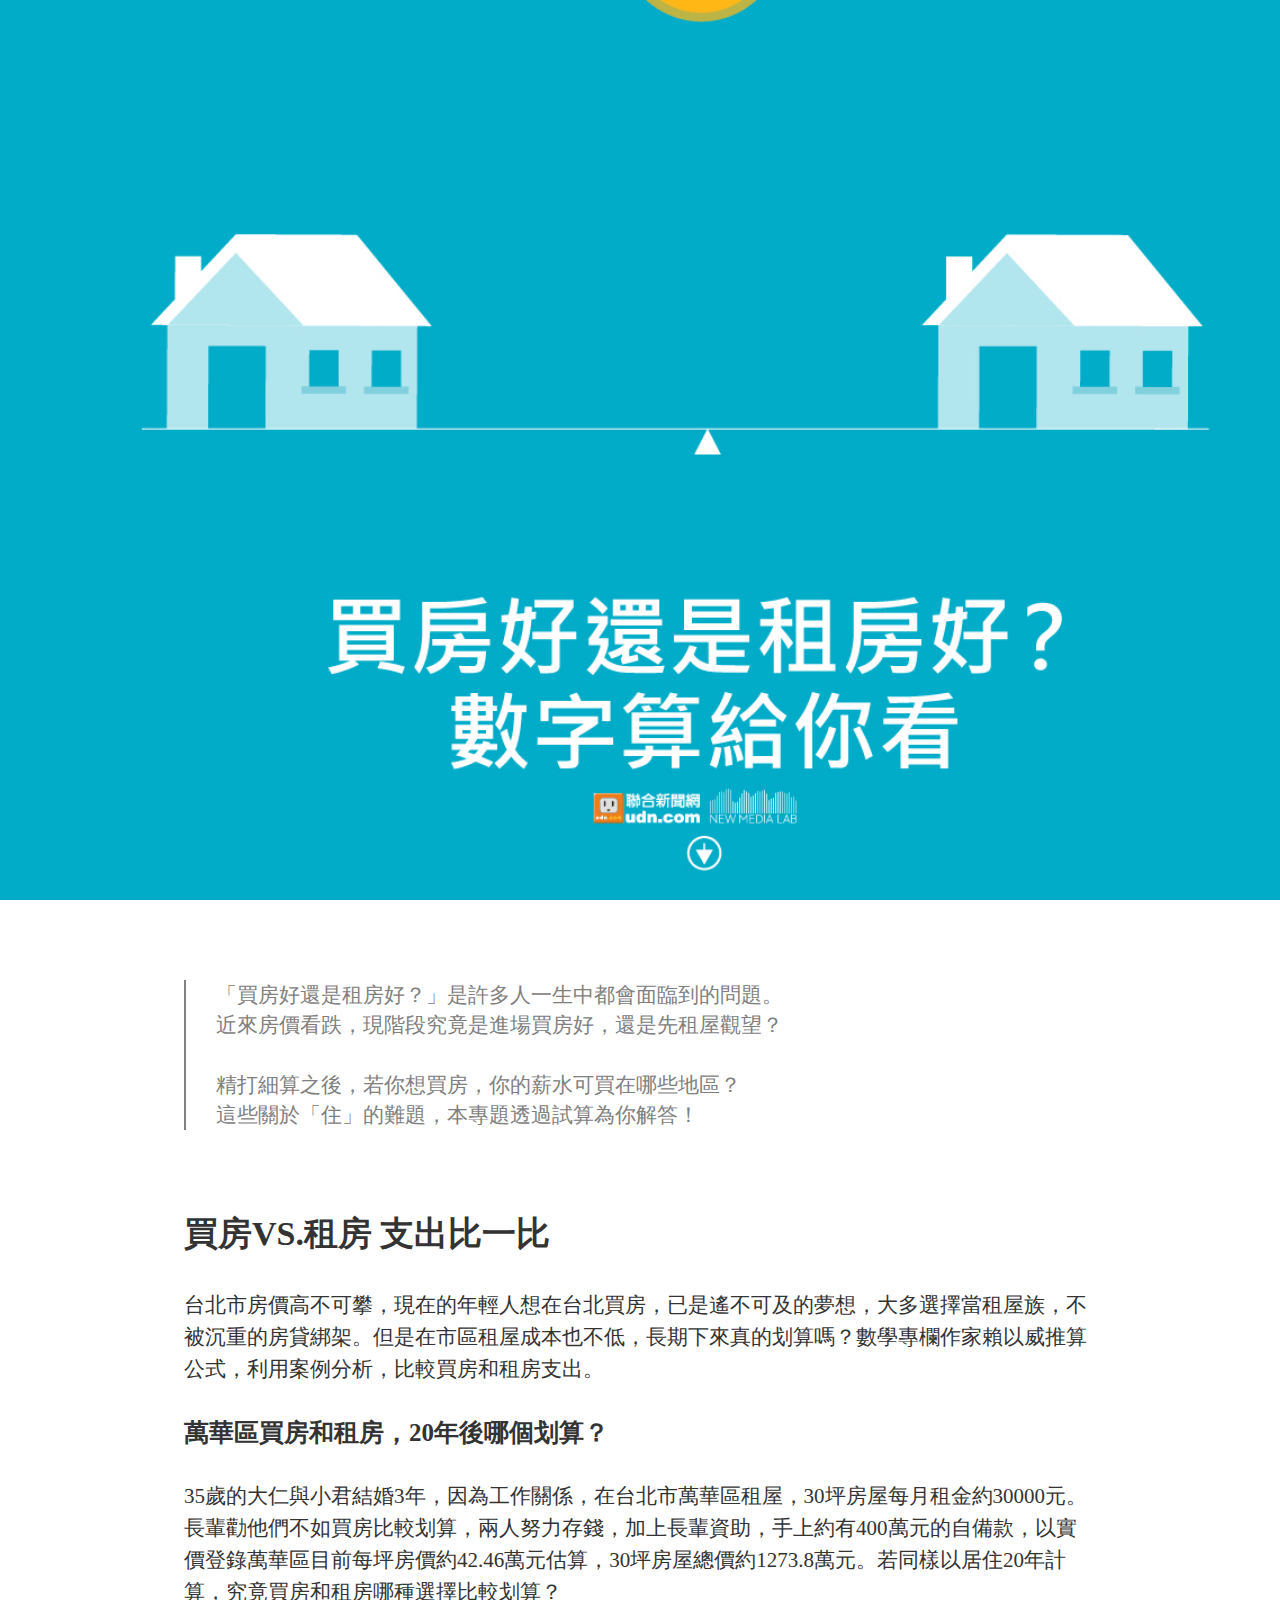
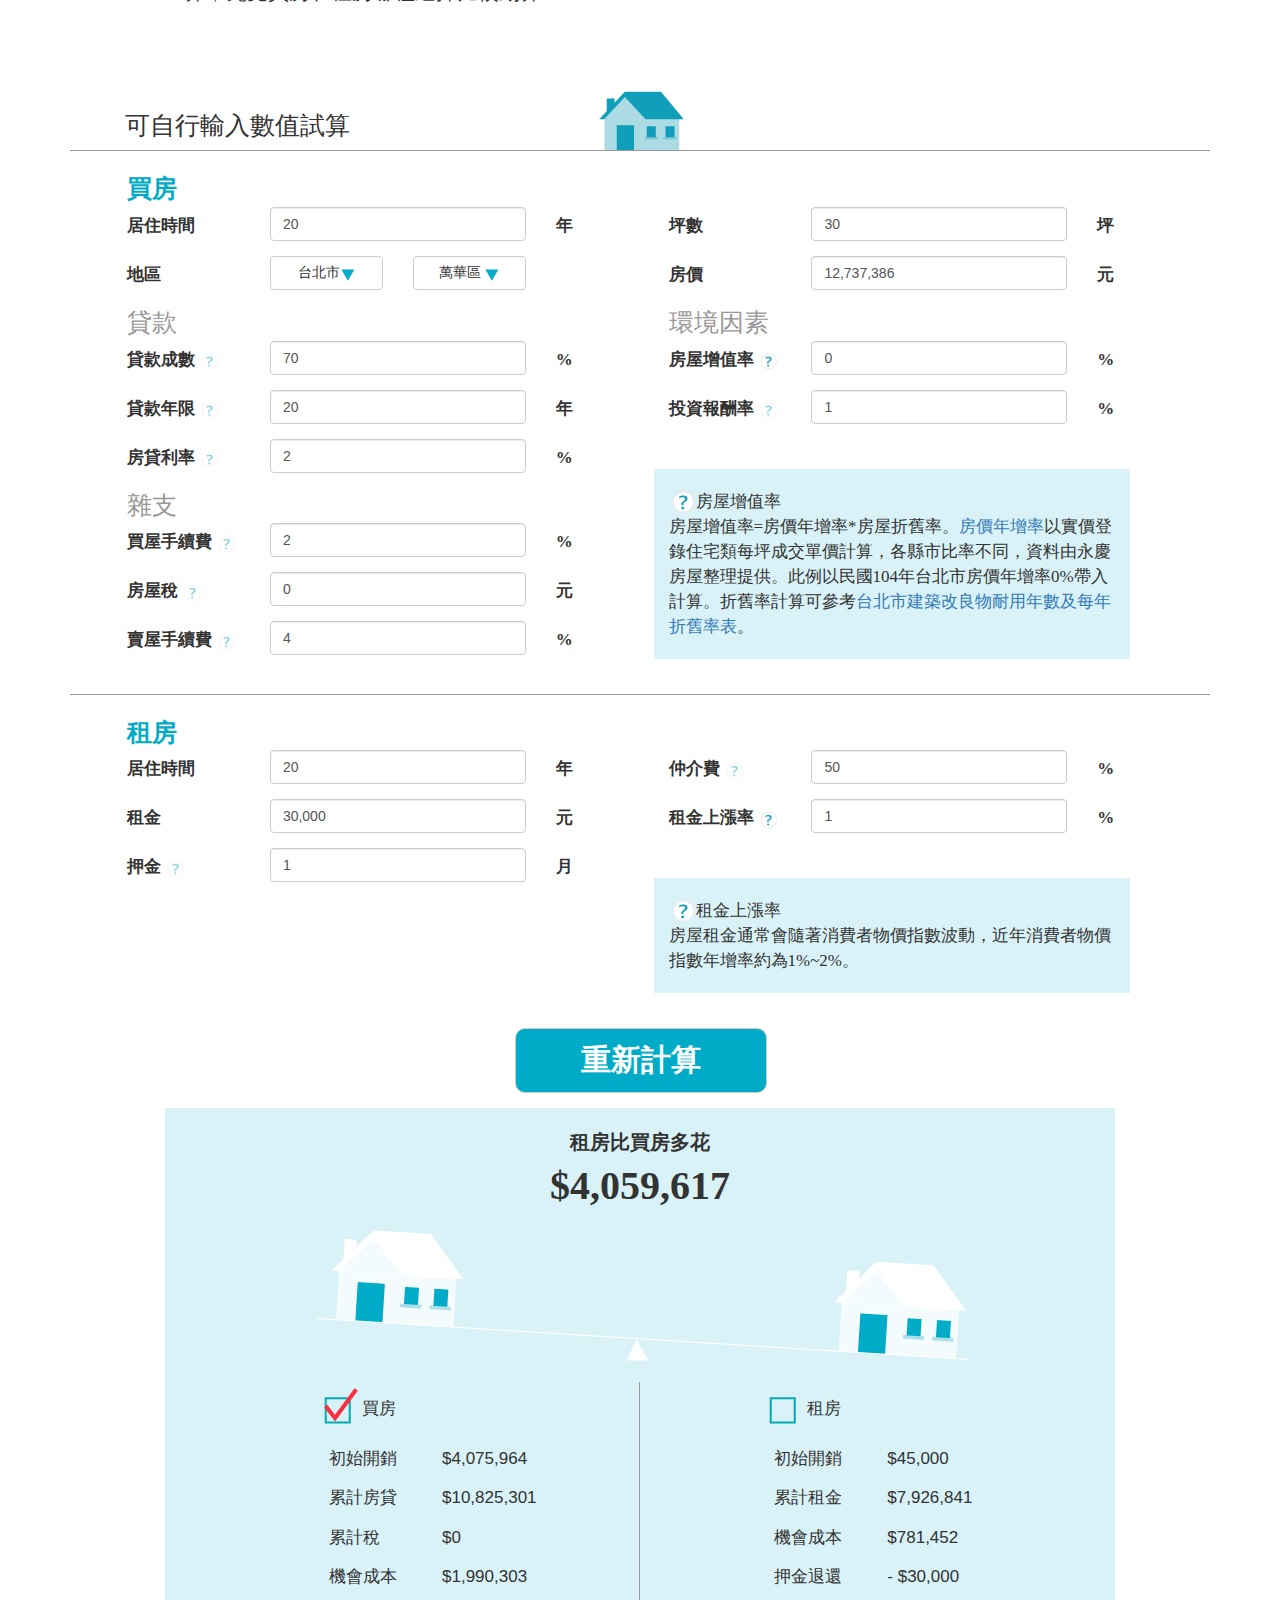
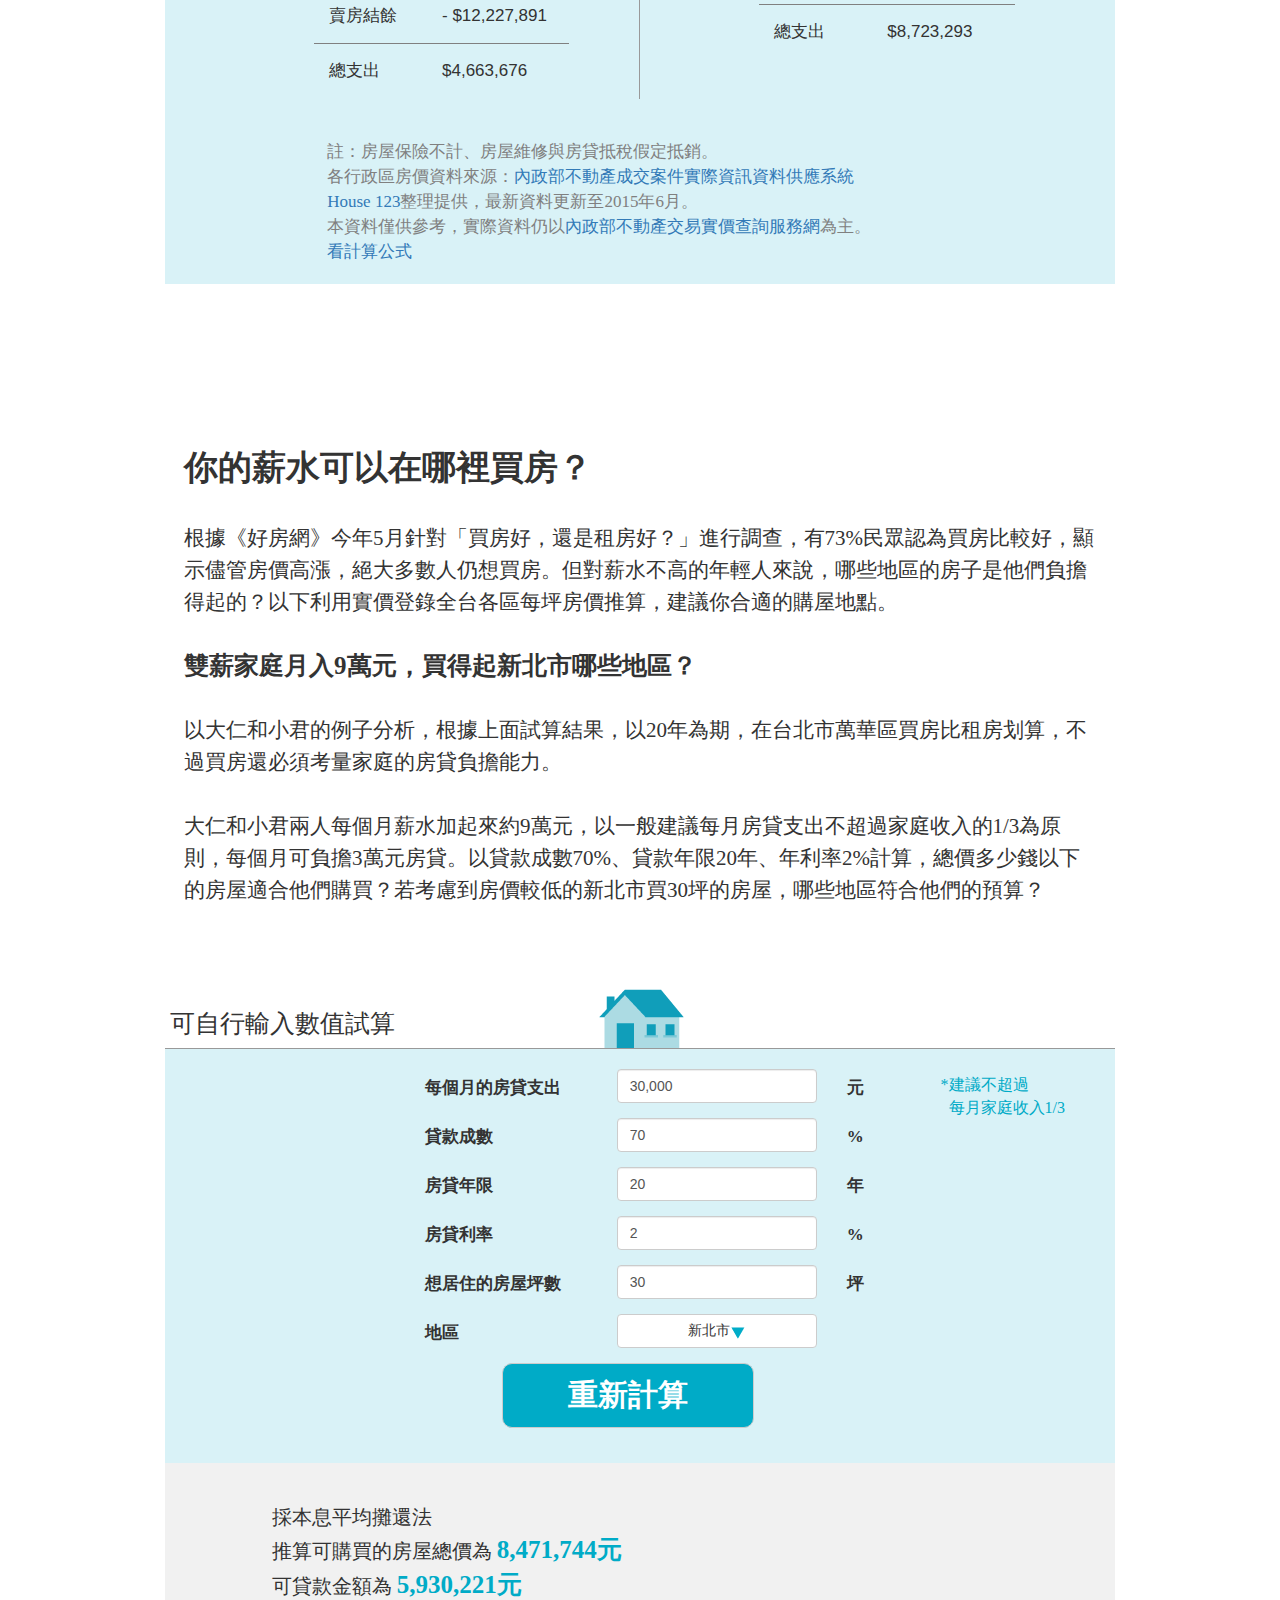
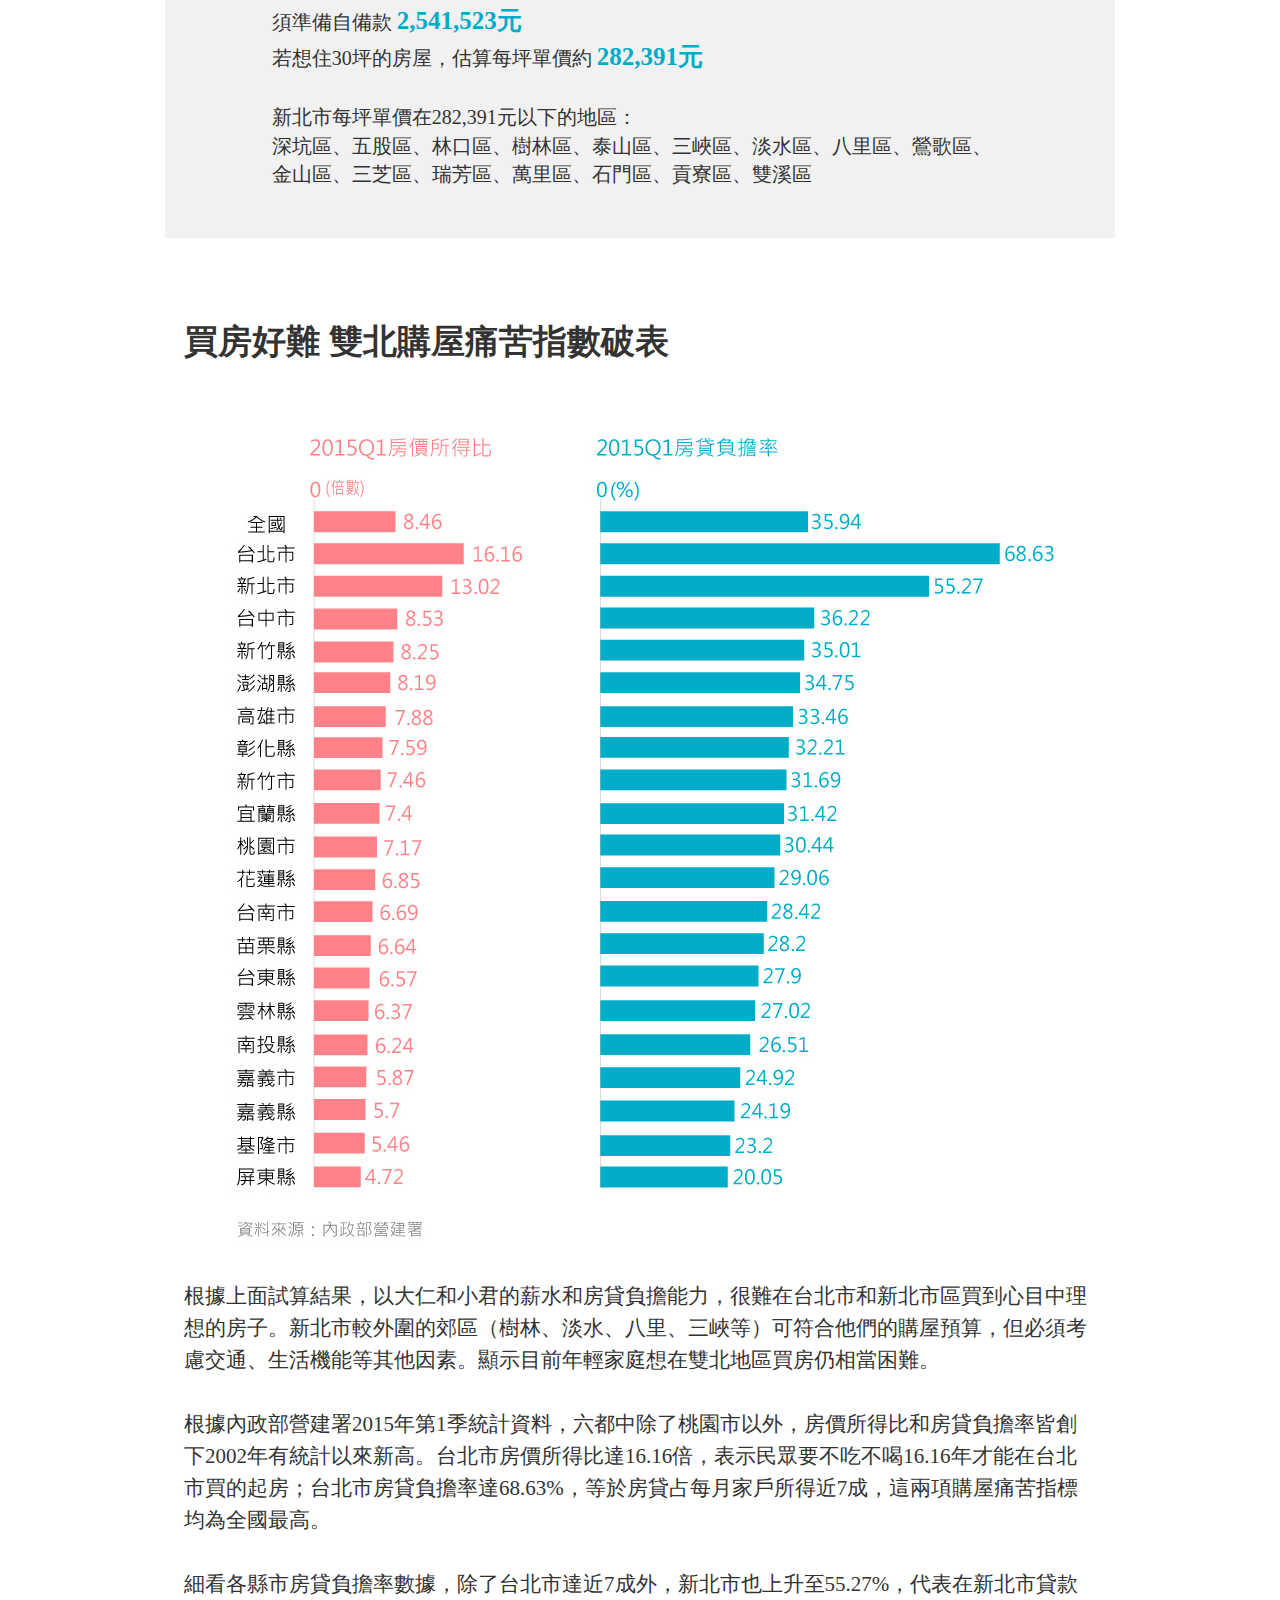
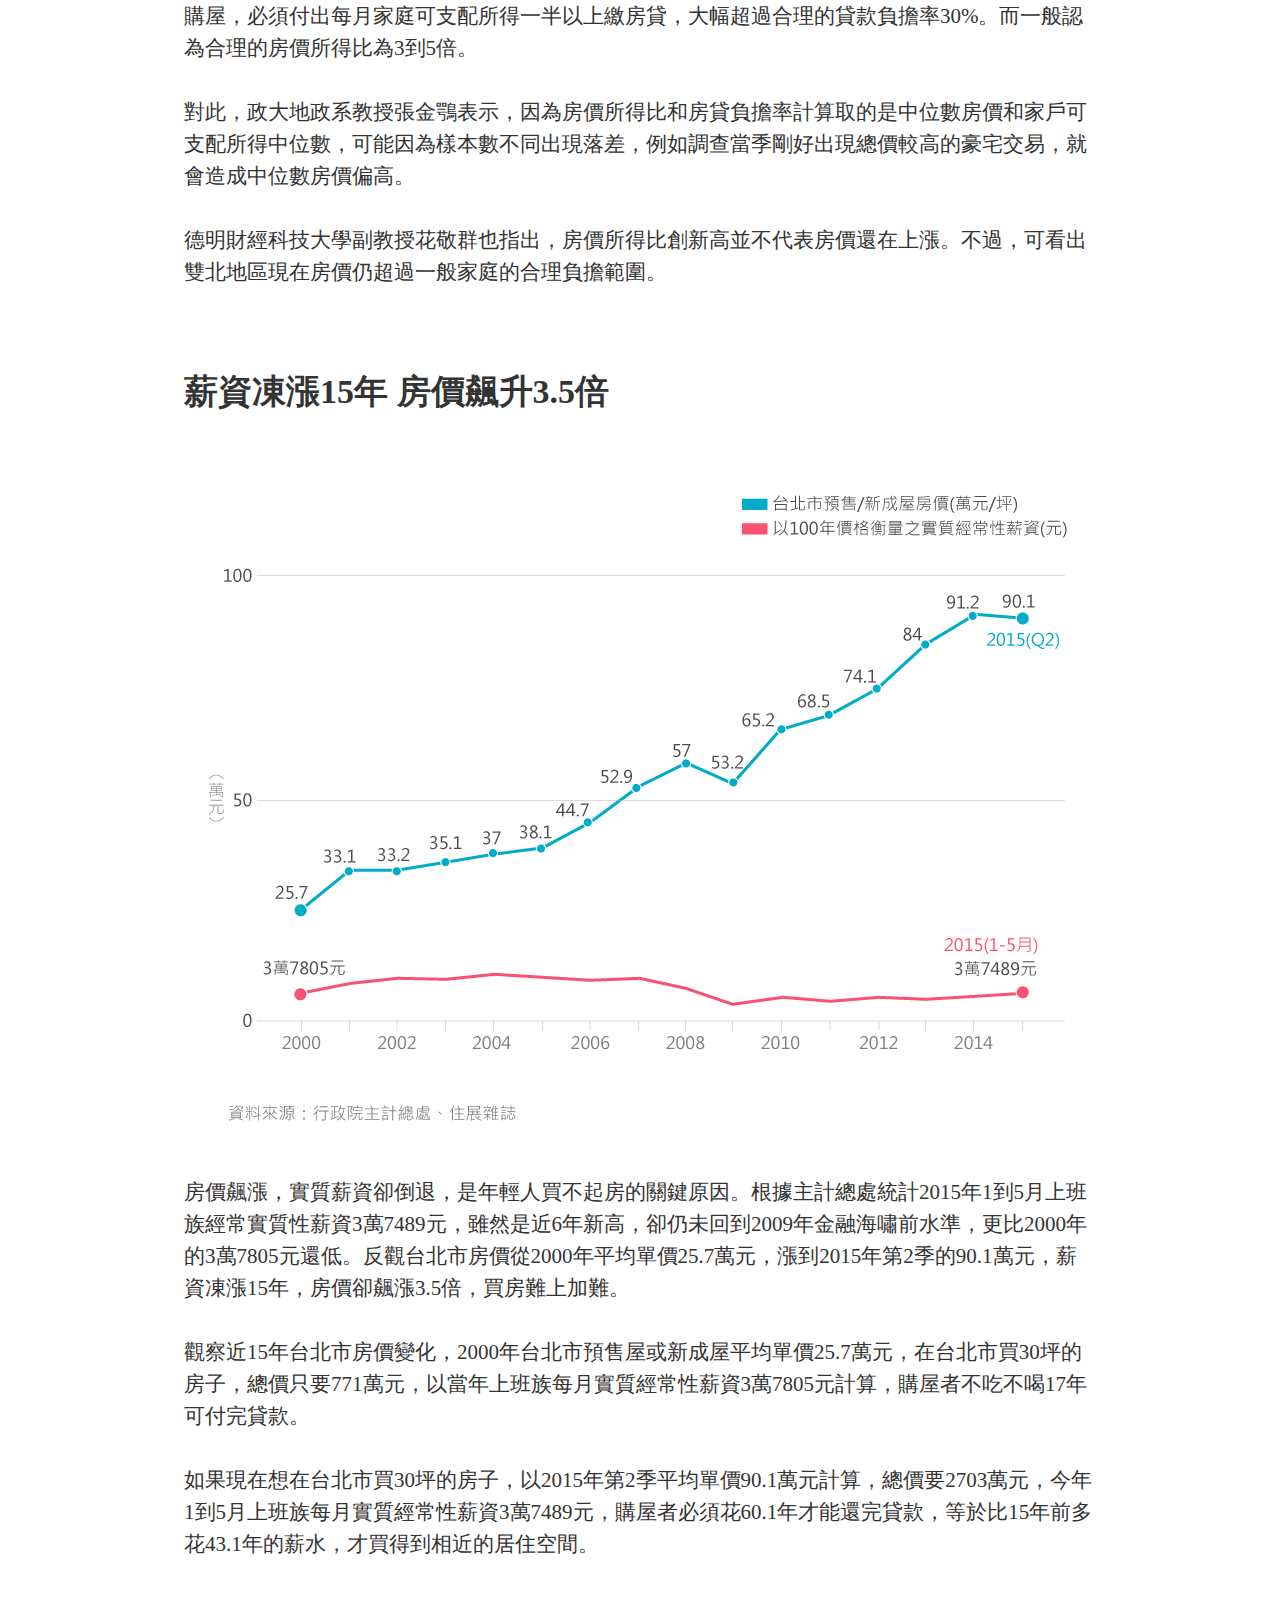
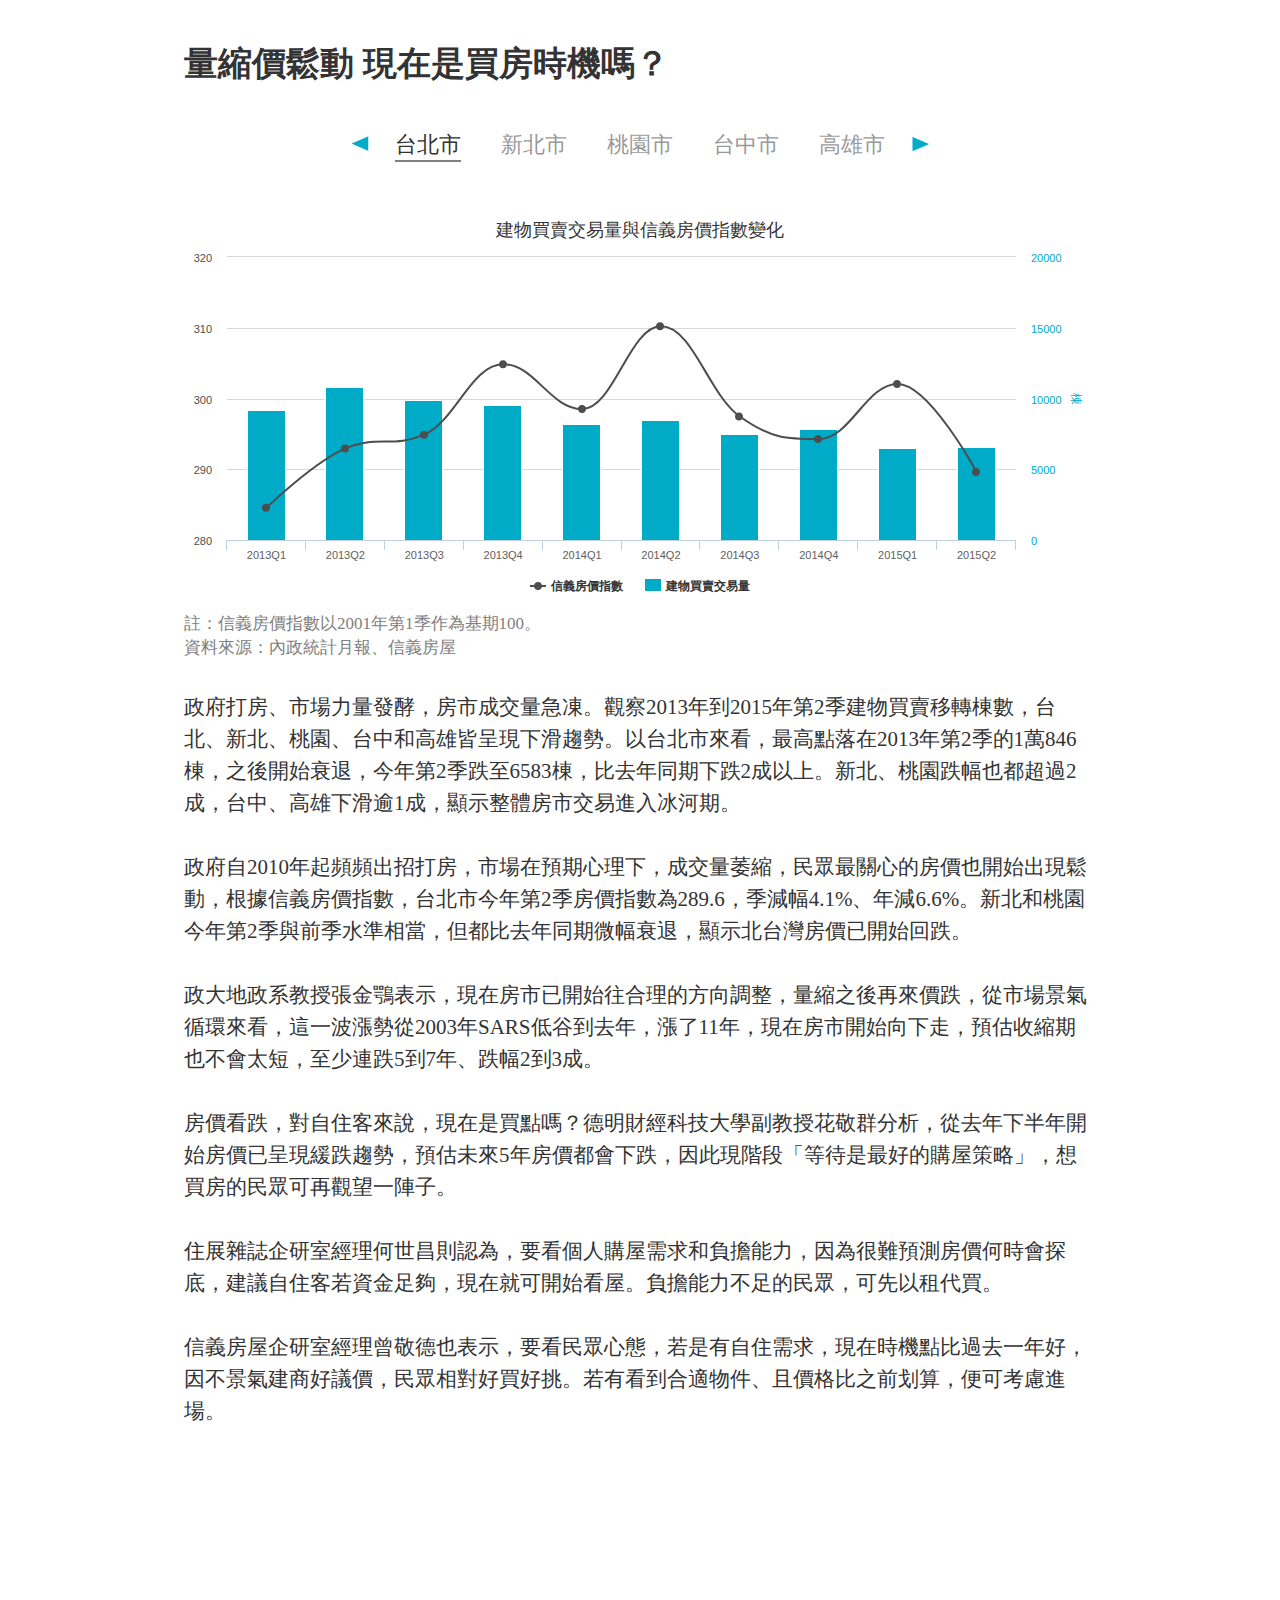
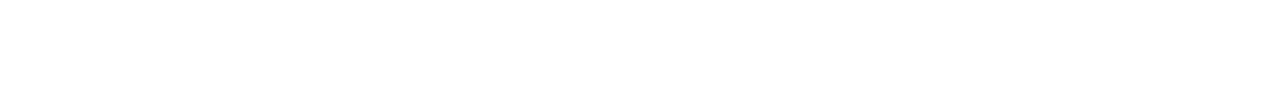
==== commit 5e36422d: "complete version 2" ====
--- a/index.html
+++ b/index.html
@@ -70,7 +70,7 @@
 
 <body>
 	<div class = "container-fluid" id = "first-cover">
-		<iframe src="first_cover/house.html" width="100%" height="100%"></iframe>
+		<img src="img/first_cover.gif">
 	</div>
 
 	<div class = "container">
@@ -243,9 +243,9 @@
 						<div class = "col-sm-10 tip-block" id = "buy-tip-block">
 							<div class = "tip-title-block" id = "buy-tip-title-block">
 								<img src="img/question_mark.png" class=  "fl-left tip-question-mark">
-								<div class = "fl-left tip-title" id = "buy-tip-title"></div>
-							</div>
-							<div id = "buy-tip-content"></div>
+								<div class = "fl-left tip-title" id = "buy-tip-title">房屋增值率</div>
+							</div>
+							<div id = "buy-tip-content">房屋增值率=房價年增率*房屋折舊率。<a href="https://docs.google.com/spreadsheets/d/1zQVX-qr4Jp9VxQVs8TidJ63XubGp6wYdxyFzscma_G8/edit?usp=sharing" target ="_blank">房價年增率</a>以實價登錄住宅類每坪成交單價計算，各縣市比率不同，資料由永慶房屋整理提供。此例以民國104年台北市房價年增率0%帶入計算。折舊率計算可參考<a href = "http://www.land.gov.taipei/ct.asp?xItem=12519&CtNode=56902&mp=111001" target = "_blank">台北市建築改良物耐用年數及每年折舊率表</a>。</div>
 						</div>
 					</div>
 
@@ -308,9 +308,9 @@
 						<div class = "col-sm-10 tip-block" id = "rent-tip-block">
 							<div class = "tip-title-block" id = "rent-tip-title-block">
 								<img src="img/question_mark.png" class=  "fl-left tip-question-mark">
-								<div class = "fl-left tip-title" id = "rent-tip-title"></div>
-							</div>
-							<div id = "rent-tip-content"></div>
+								<div class = "fl-left tip-title" id = "rent-tip-title">租金上漲率</div>
+							</div>
+							<div id = "rent-tip-content">房屋租金通常會隨著消費者物價指數波動，近年消費者物價指數年增率約為1%~2%。</div>
 						</div>
 					</div>
 				</div>
@@ -320,7 +320,7 @@
 
 				<div class="form-group">
 				    <div class="col-sm-12" id = "cal-btn-rent-buy-block">
-				      <button class="btn btn-default calculate-btn" id = "cal-btn-rent-buy">立即試算</button>
+				      <button class="btn btn-default calculate-btn" id = "cal-btn-rent-buy">重新計算</button>
 				    </div>
 				</div>
 			</form>
@@ -533,7 +533,7 @@
 
 					  <div class="form-group">
 					    <div class="col-sm-offset-2 col-sm-10">
-					      <button class="btn btn-default calculate-btn" id = "cal-btn-budget">立即試算</button>
+					      <button class="btn btn-default calculate-btn" id = "cal-btn-budget">重新計算</button>
 					    </div>
 					  </div>
 
--- a/css/index.css
+++ b/css/index.css
@@ -15,6 +15,12 @@
 	background-color: #00abc7;
 	padding: 0;
 	width: 100%;
+	display: table;
+}
+
+#first-cover img{
+	display: table;
+	margin: auto;
 }
 
 #fore-words{
@@ -30,6 +36,14 @@
 	opacity: 0.5;
 }
 
+#question-houseinflat{
+	opacity: 1;
+}
+
+#question-rentinflat{
+	opacity: 1;
+}
+
 .horizontal-line{
 	height: 1px;
 	background-color: #808080
@@ -154,8 +168,13 @@
 	font-weight: bold;
 	font-family: 微軟正黑體;
 	font-size: 30px;
-	color: #00abc7;
+	color: white;
 	border-radius: 10px;
+	background-color: #00abc7;
+}
+
+#cal-btn-rent-buy:hover{
+	opacity: 0.7;
 }
 
 #rent-buy-result-container{
@@ -166,7 +185,7 @@
 }
 
 .tip-block{
-	display: none;
+	display: table;
 	font-size: 17px;
 	font-family: 微軟正黑體;
 	line-height: 25px;
@@ -254,7 +273,7 @@
 }
 
 #budget-result-container{
-	background-color: rgba(230,230,230,0.15);
+	background-color: rgba(220,220,220,0.4);
 	height: 375px;
 	padding-top: 40px;
 	display: none;
@@ -284,8 +303,13 @@
 	font-weight: bold;
 	font-family: 微軟正黑體;
 	font-size: 30px;
-	color: #00abc7;
+	color: white;
 	border-radius: 10px;
+	background-color: #00abc7;
+}
+
+#cal-btn-budget:hover{
+	opacity: 0.7;
 }
 
 .static-chart img{
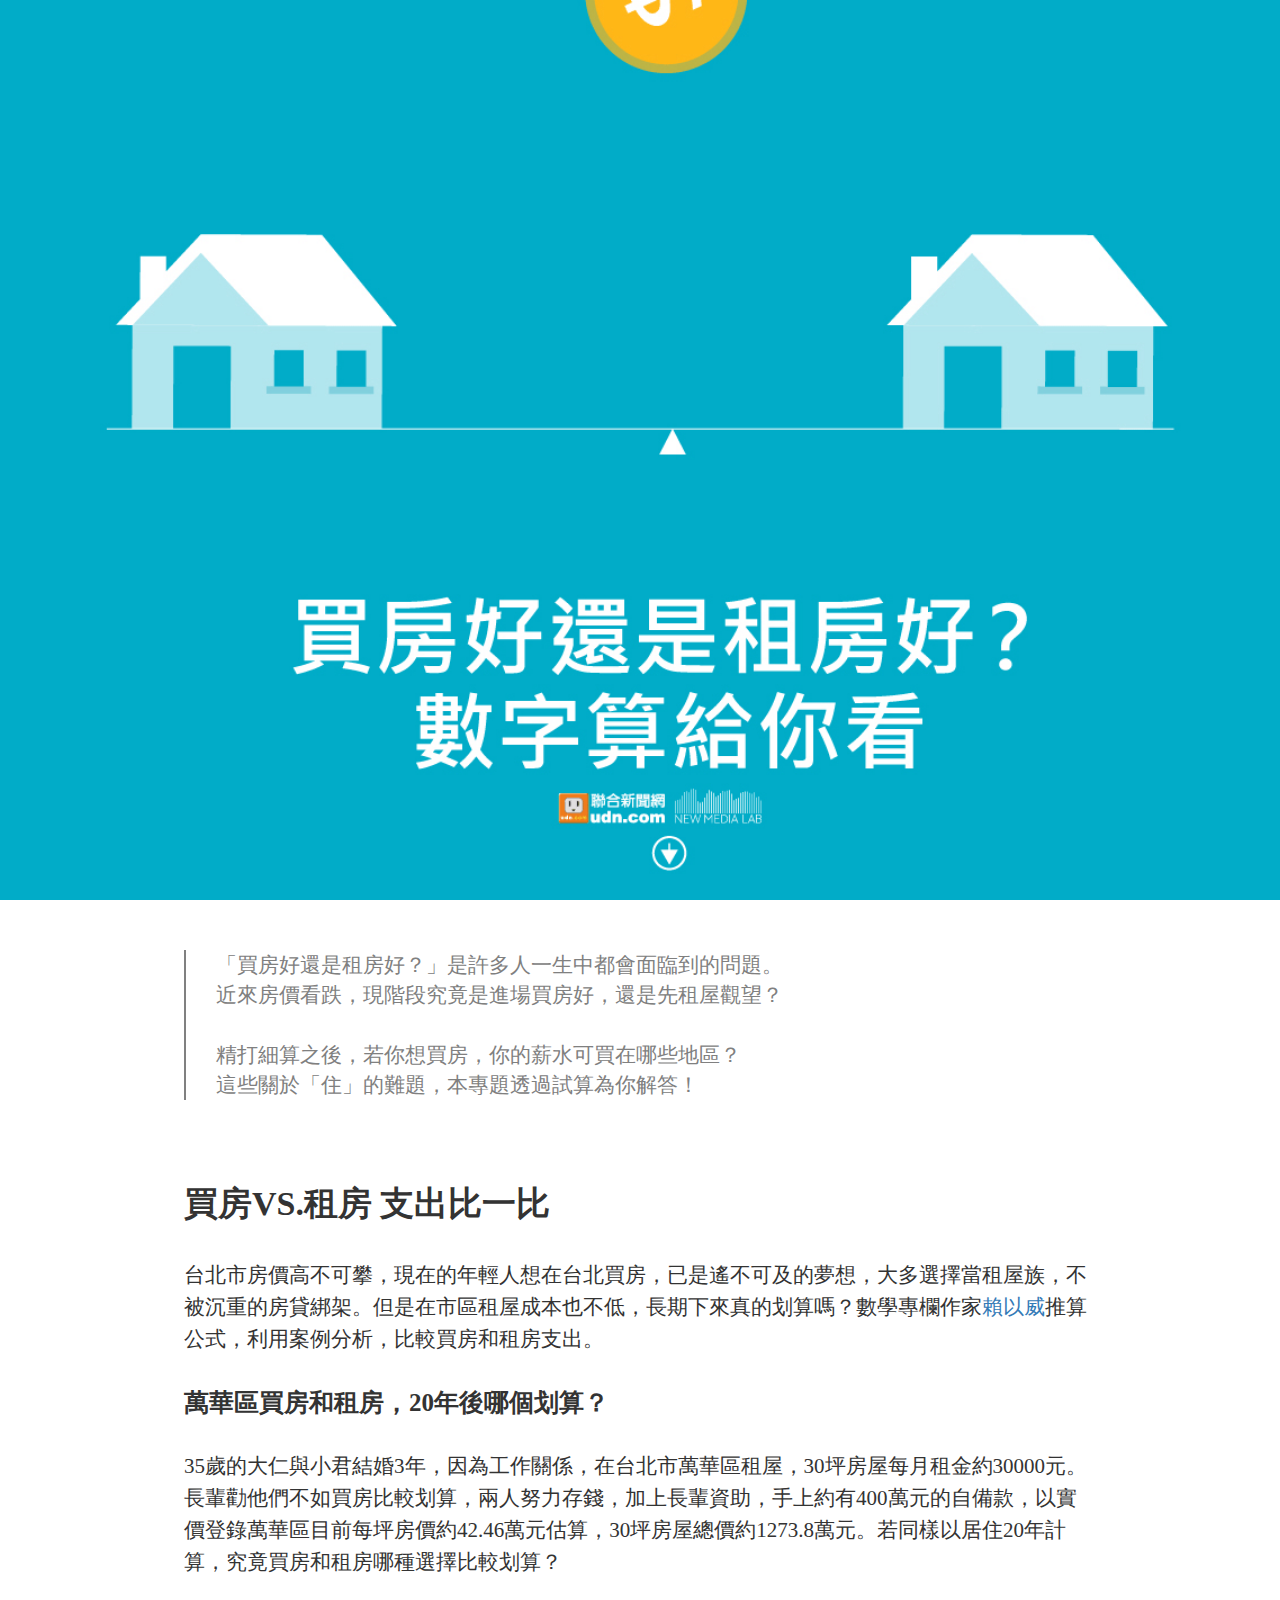
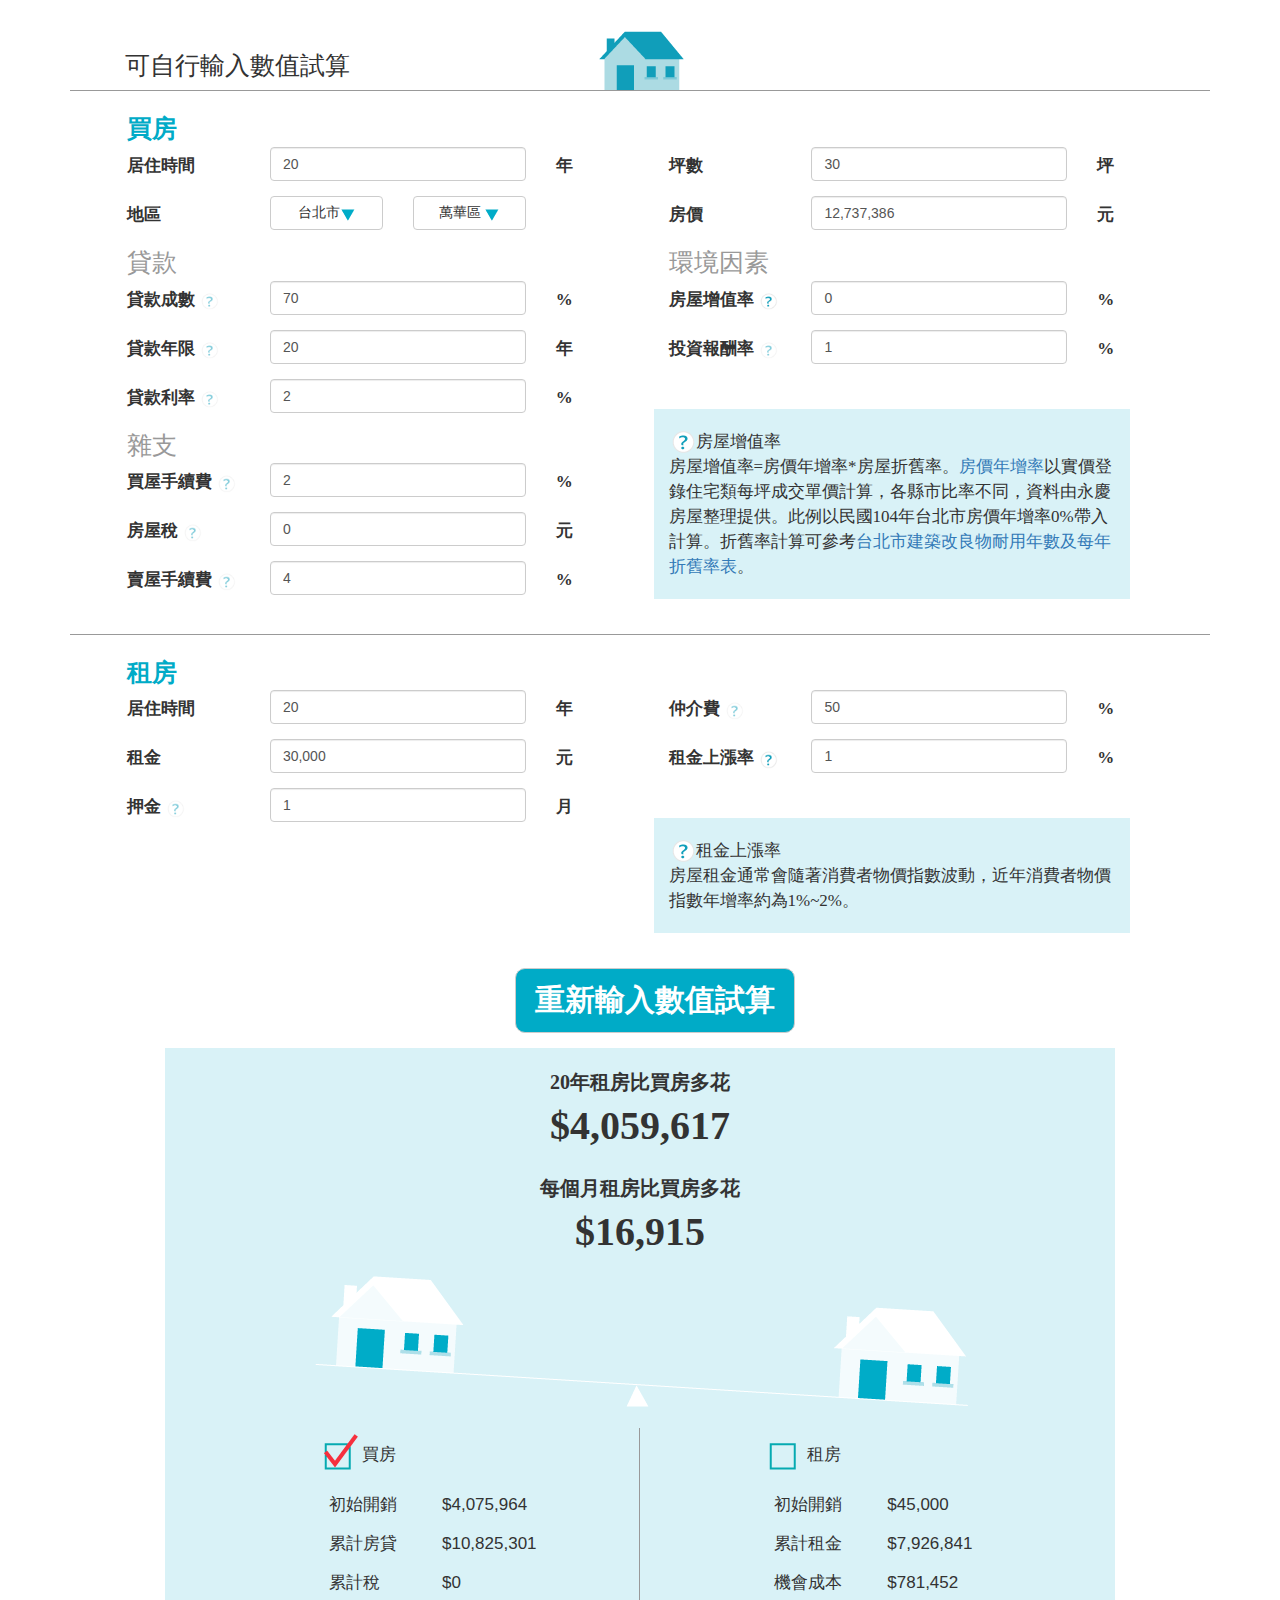
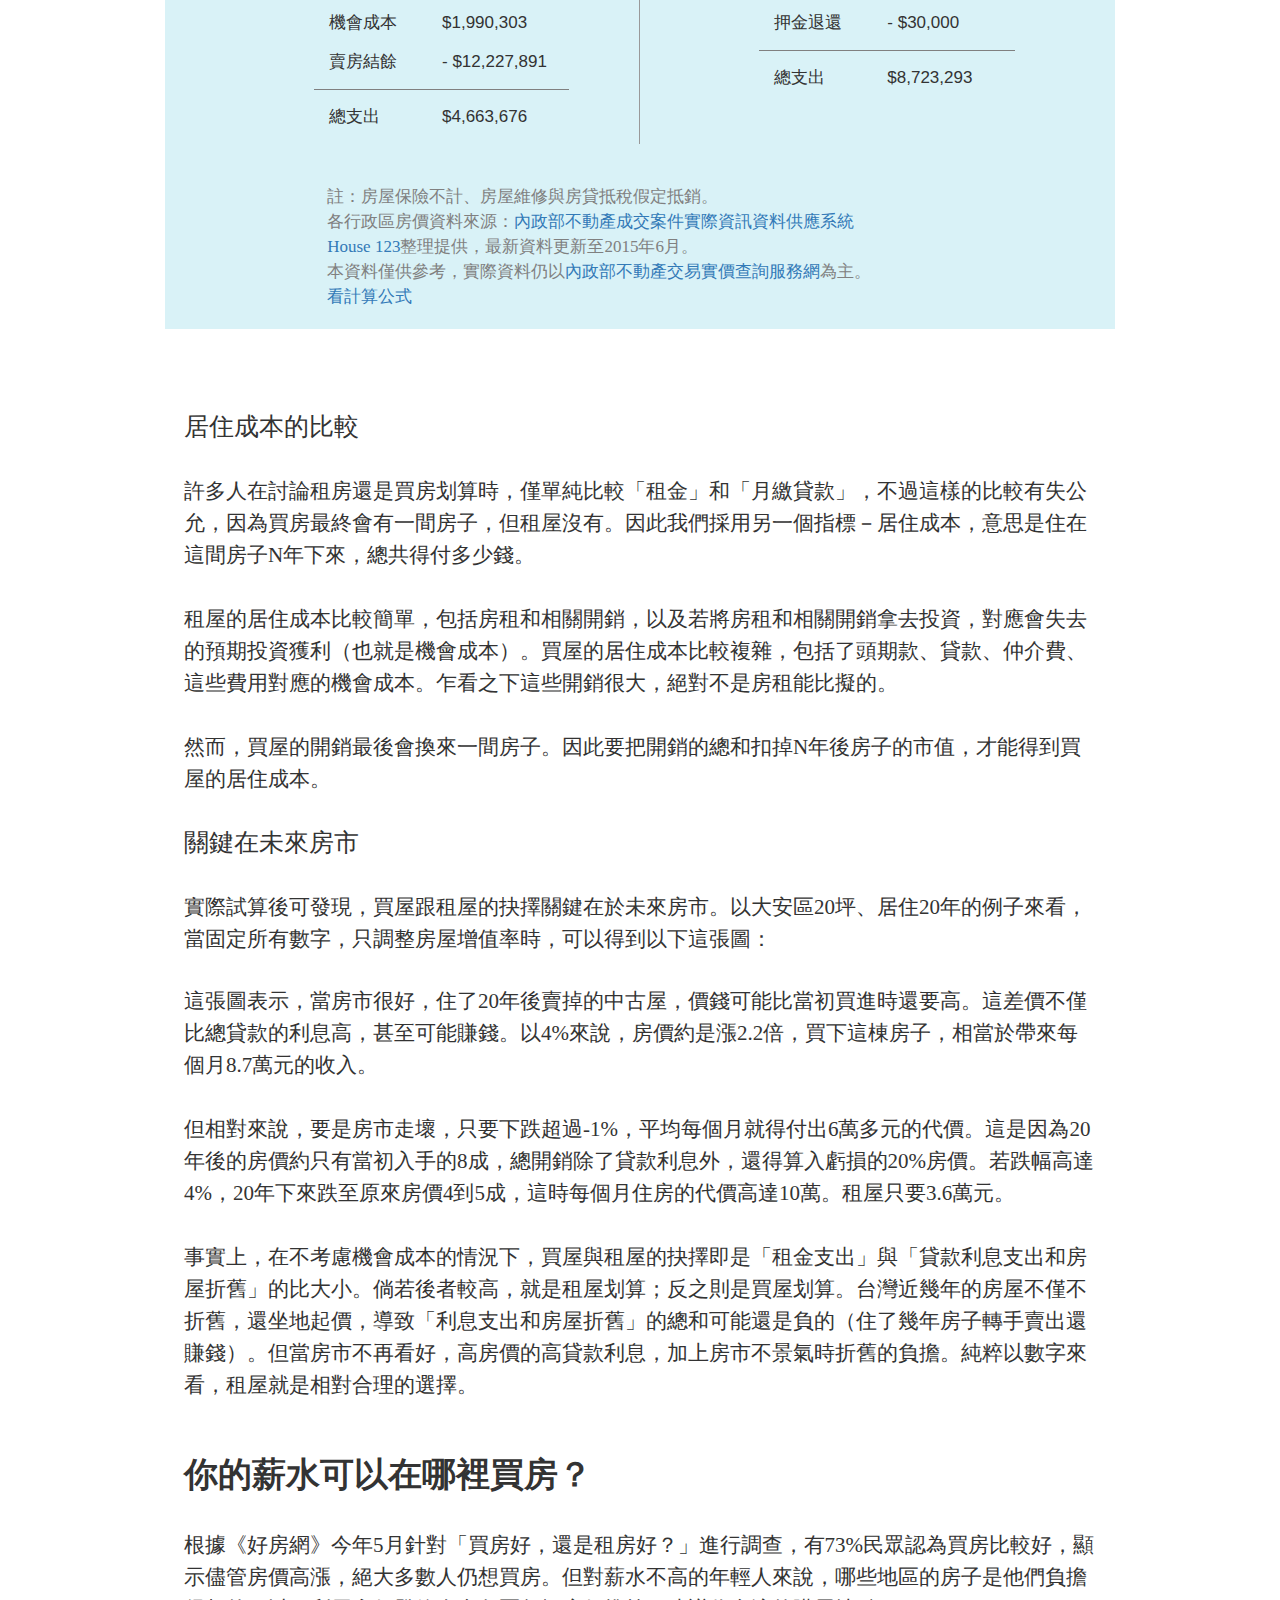
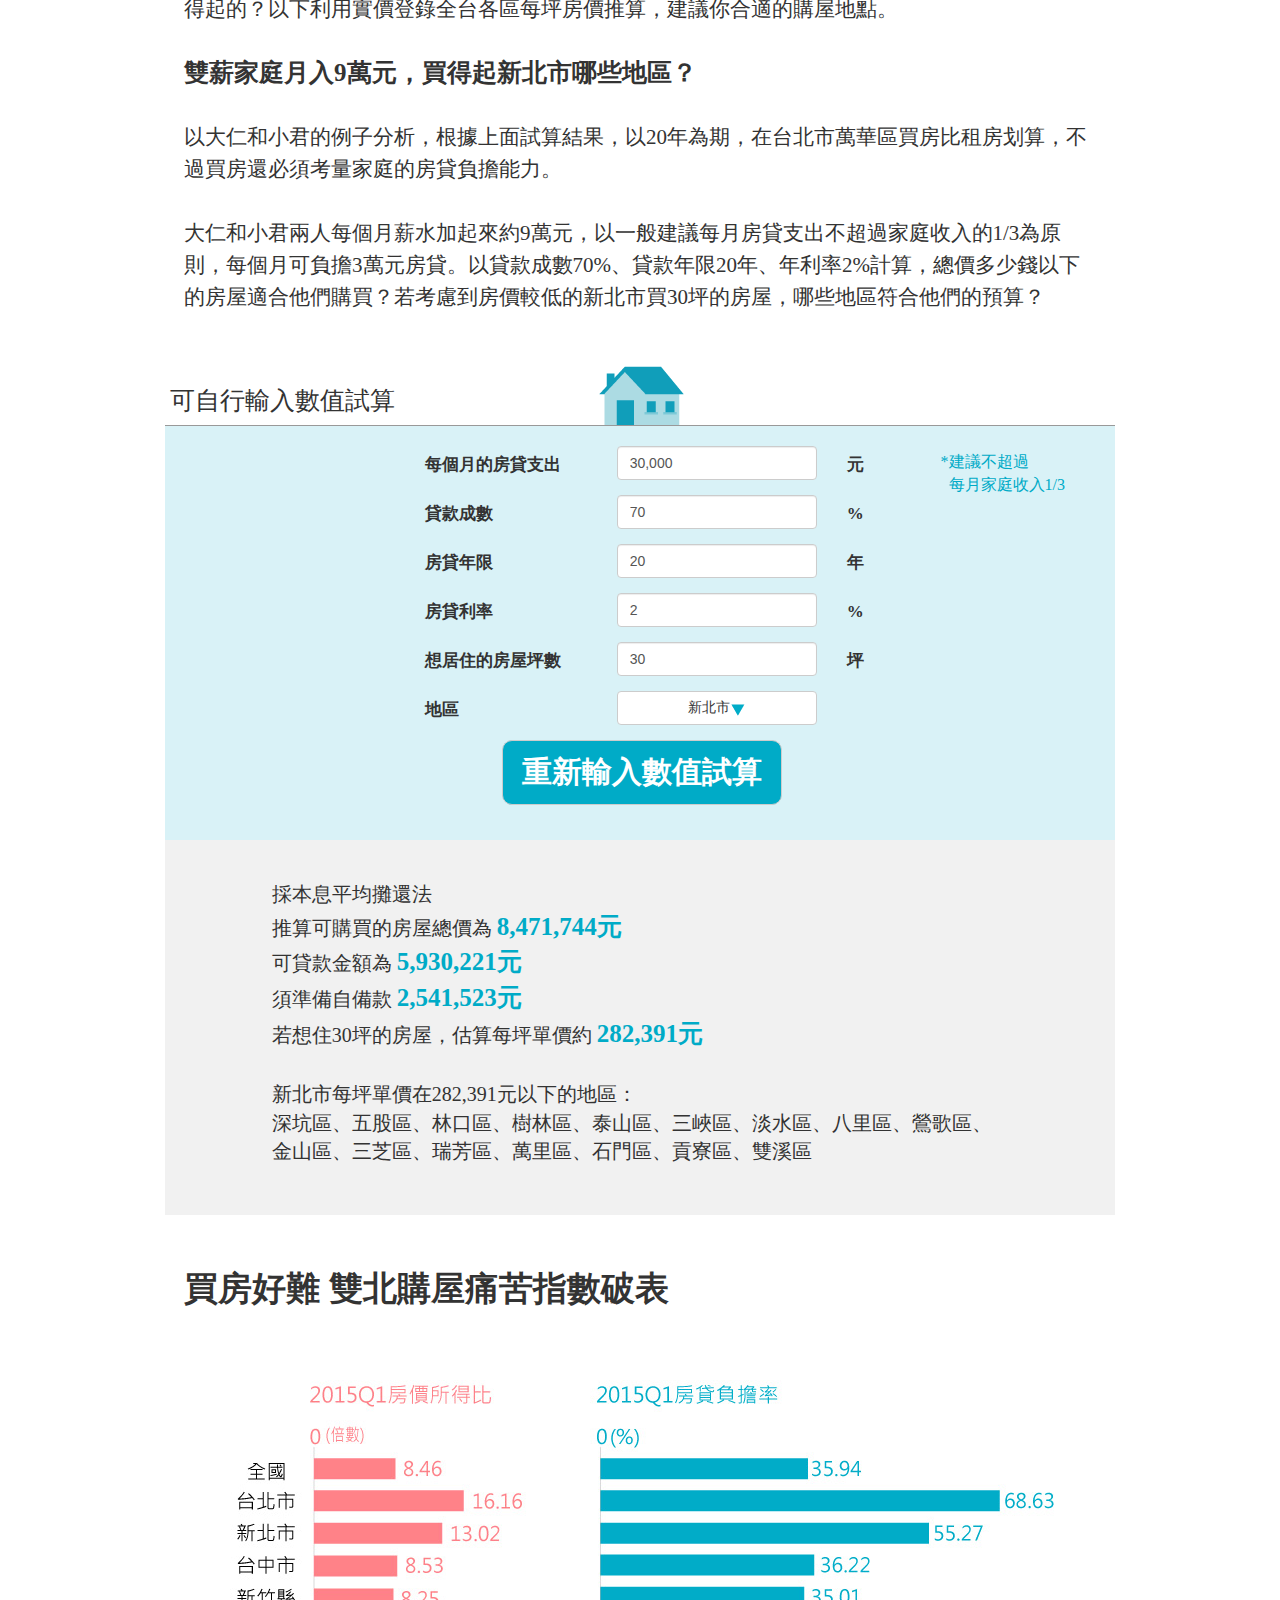
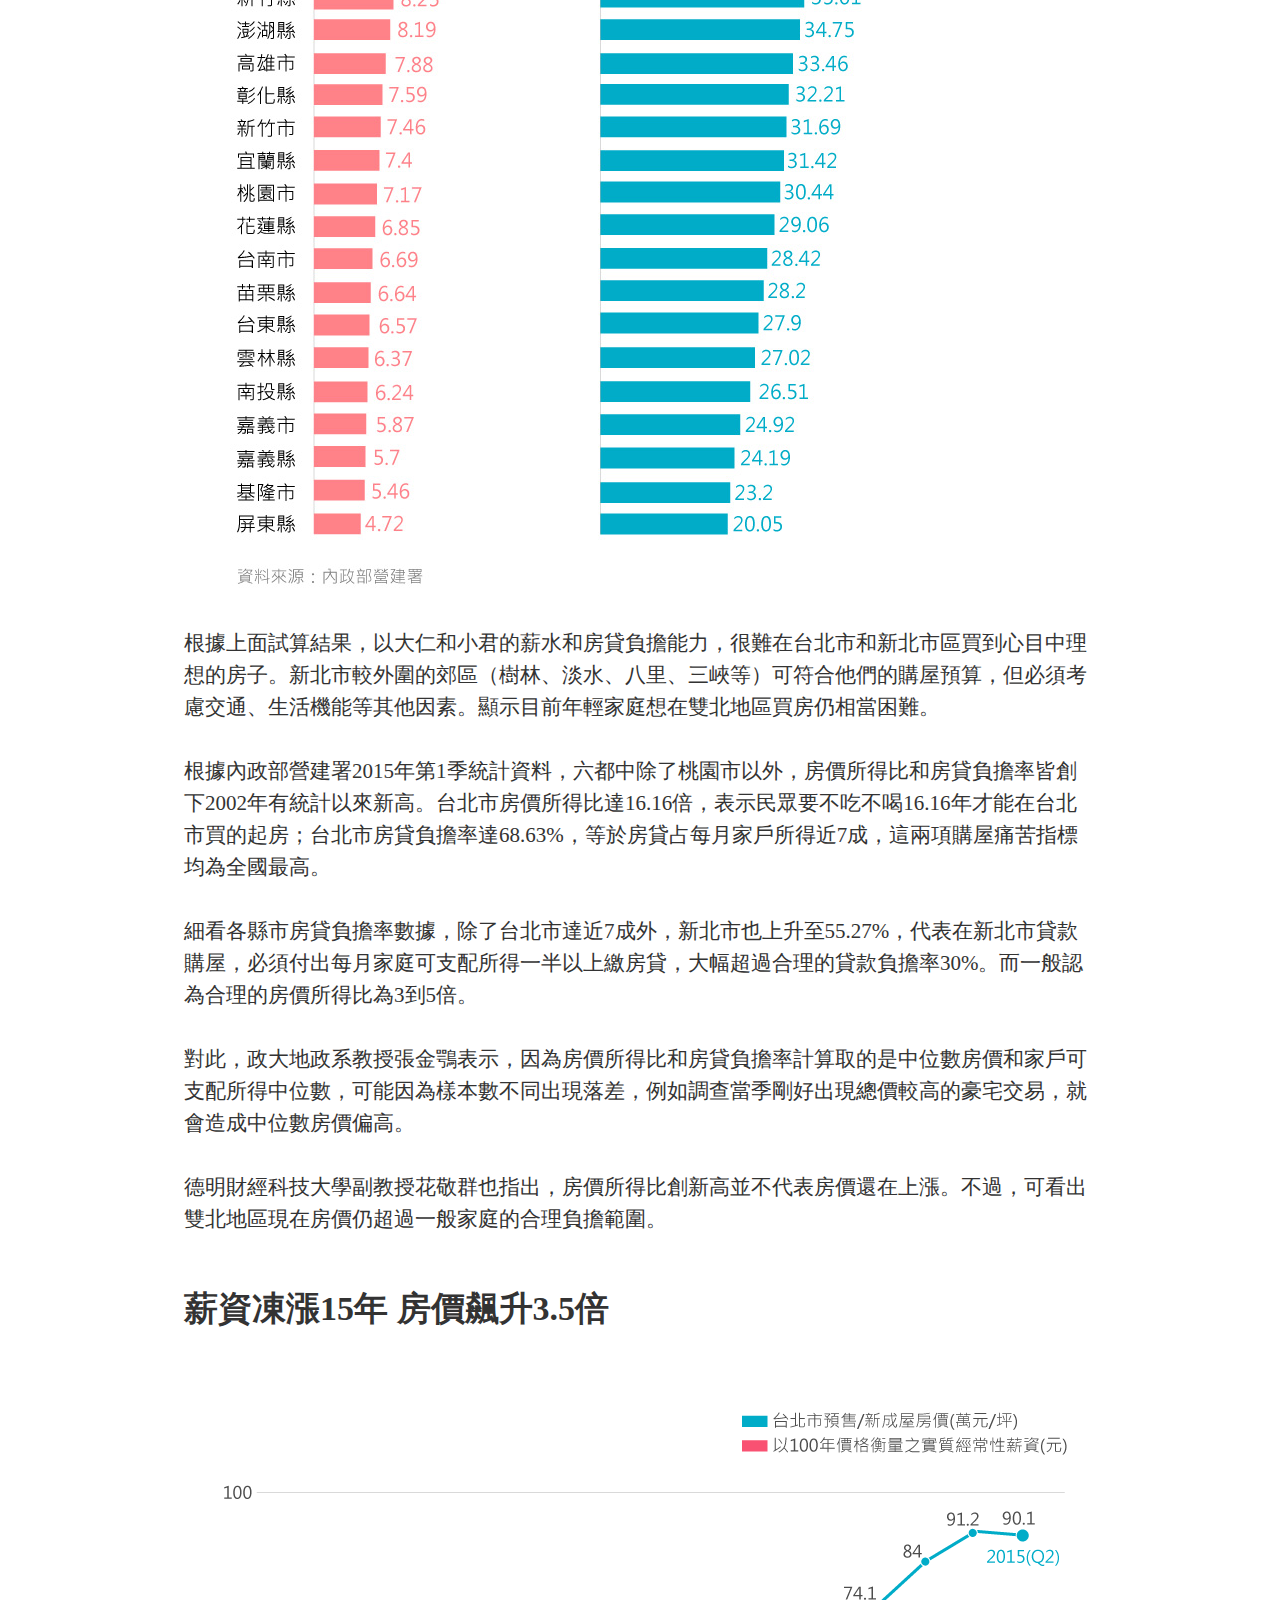
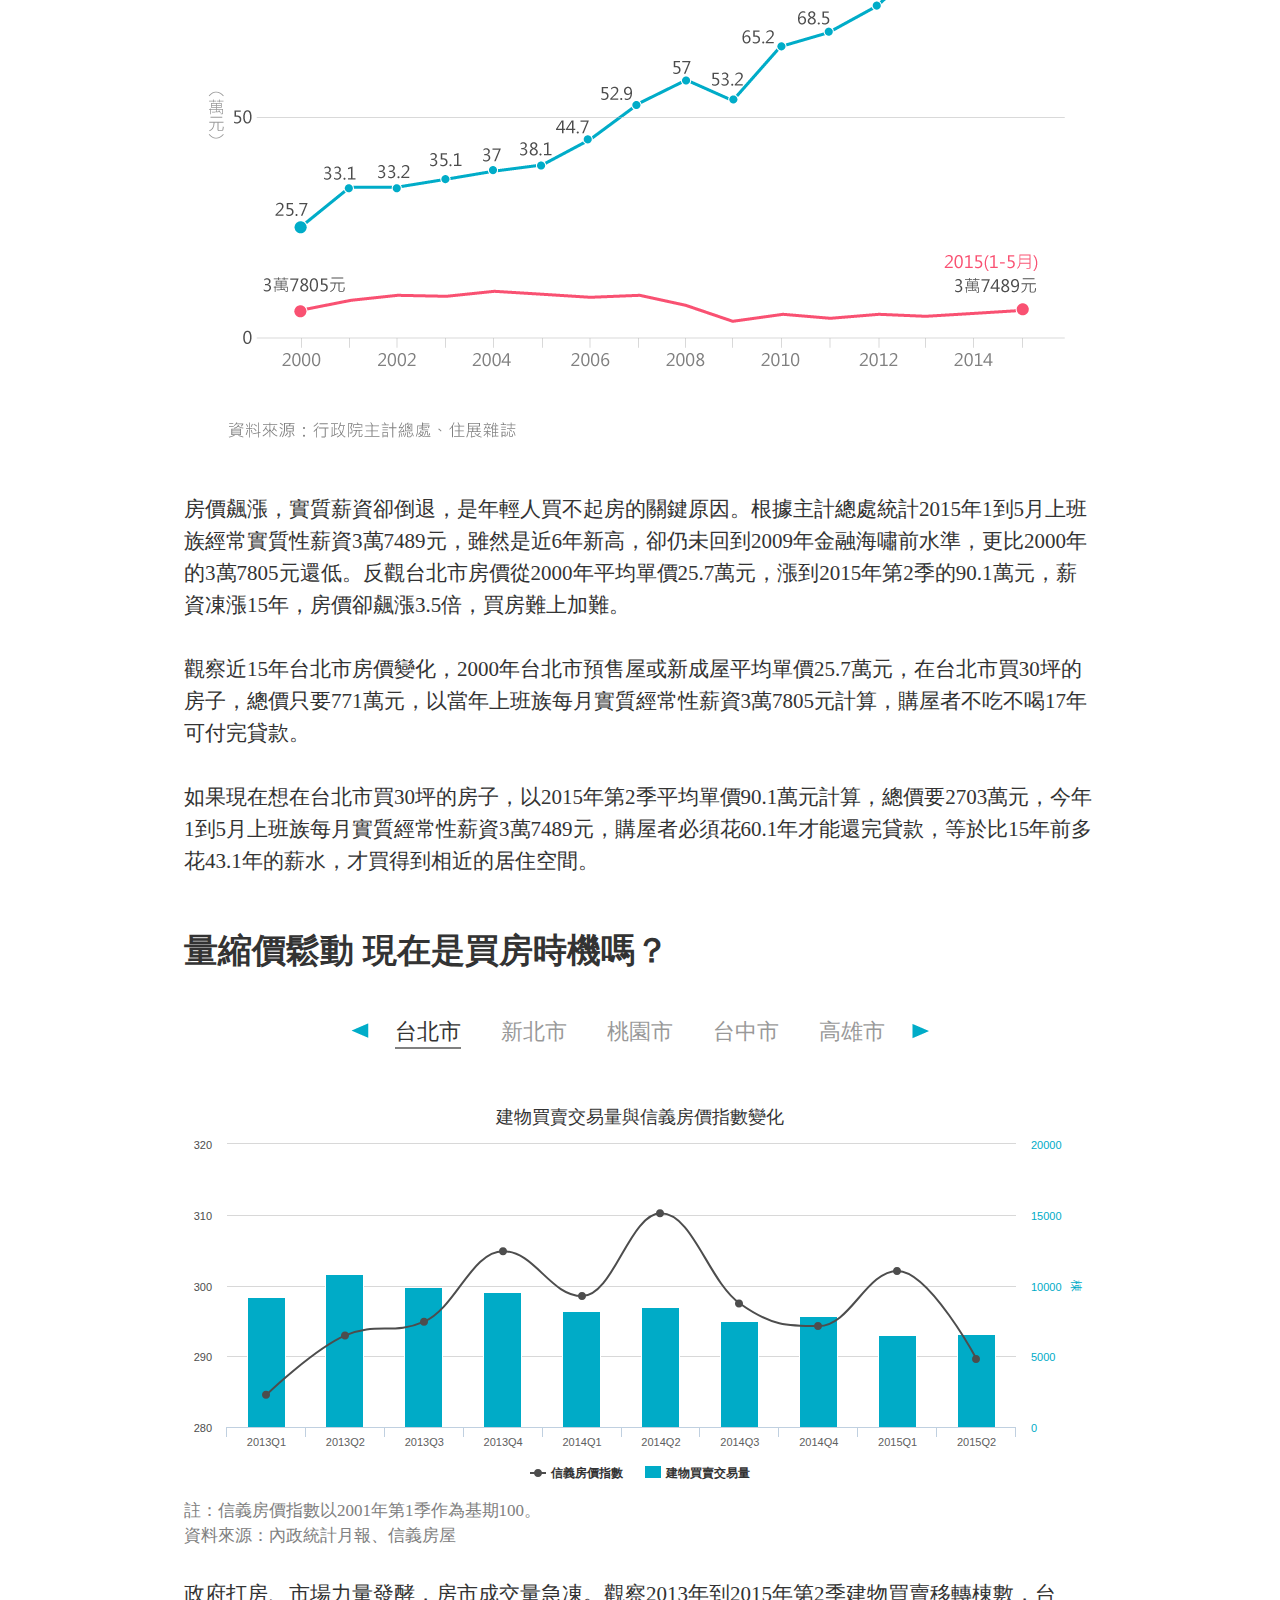
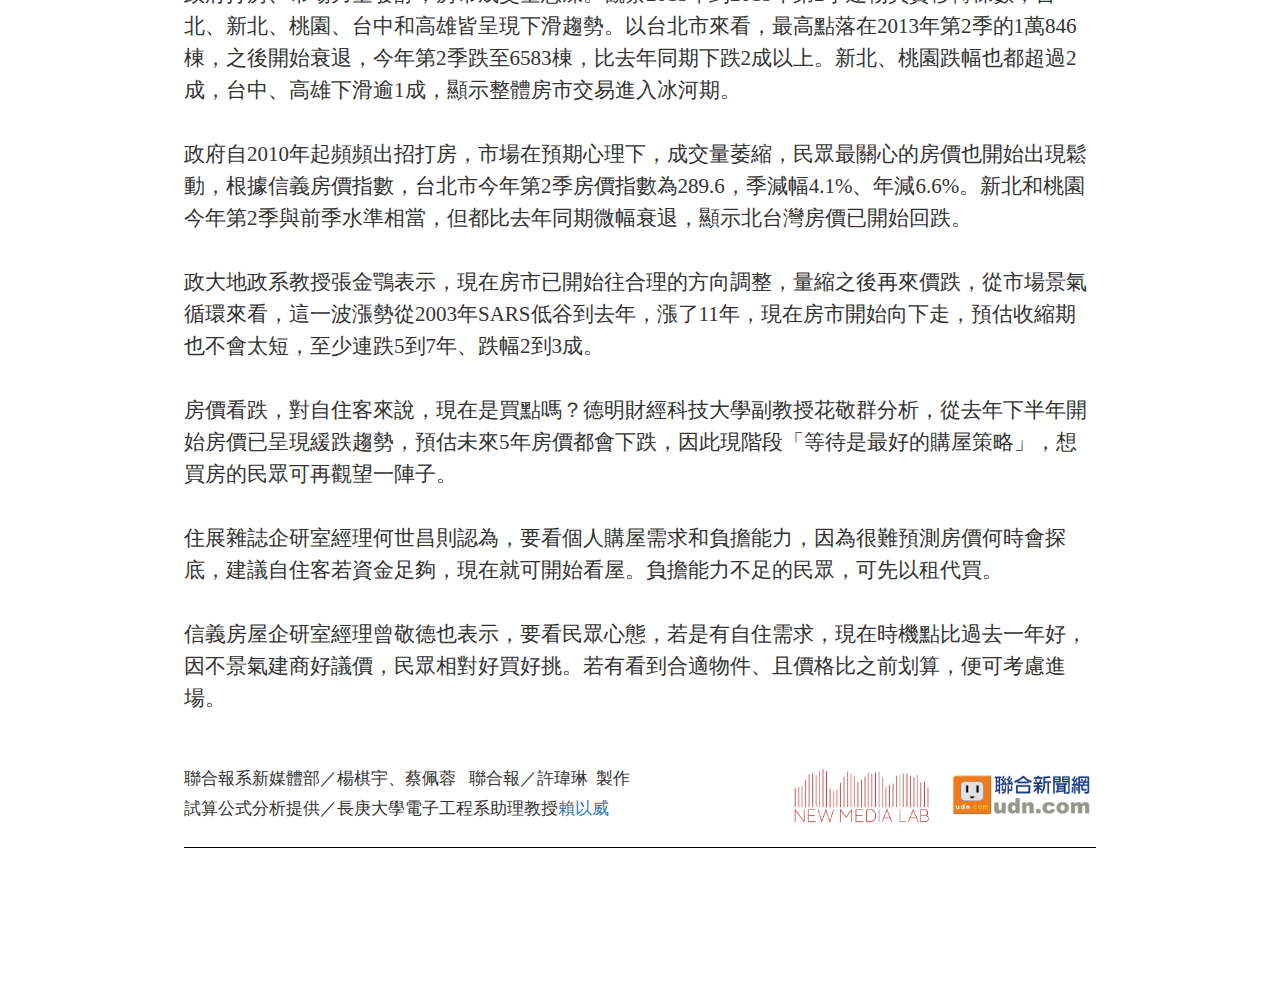
==== commit a3ba575b: "final version 1" ====
--- a/index.html
+++ b/index.html
@@ -4,7 +4,7 @@
 	<link rel="shortcut icon" href="img/udn_title_icon.jpg">
 	<meta http-equiv="Content-Type" content="text/html" charset="utf-8">
 	<meta name="viewport" content="width=device-width, initial-scale=1">
-	<!-- <title>電視為什麼這麼難看？ 數據告訴你真相</title> -->
+	<title>買房好還是租房好？ 數字算給你看</title>
 	
 	<!-- for Facebook -->
 	<!-- <meta property="og:title" content="電視為什麼這麼難看？ 數據告訴你真相"/> 
@@ -61,14 +61,23 @@
   	<script type="text/javascript" src="js/bootstrap.js"></script>
   	<script type="text/javascript" src="js/d3.js"></script>
   	<script type="text/javascript" src="js/d3tip.js"></script>
-  	<script type="text/javascript" src="js/rent_index.js"></script>
+  	<script type="text/javascript" src="js/rent_index.js?v1"></script>
   	<script type="text/javascript" src="js/highcharts.js"></script>
   	
   	<link rel="stylesheet" type="text/css" href="css/bootstrap.css">
-  	<link rel="stylesheet" type="text/css" href="css/index.css">
+  	<link rel="stylesheet" type="text/css" href="css/index.css?v1">
 </head>
 
 <body>
+	<div id="fb-root"></div>
+	<script>(function(d, s, id) {
+	  var js, fjs = d.getElementsByTagName(s)[0];
+	  if (d.getElementById(id)) return;
+	  js = d.createElement(s); js.id = id;
+	  js.src = "//connect.facebook.net/zh_TW/sdk.js#xfbml=1&version=v2.4&appId=926265494102828";
+	  fjs.parentNode.insertBefore(js, fjs);
+	}(document, 'script', 'facebook-jssdk'));</script>
+	
 	<div class = "container-fluid" id = "first-cover">
 		<img src="img/first_cover.gif">
 	</div>
@@ -82,11 +91,12 @@
 				精打細算之後，若你想買房，你的薪水可買在哪些地區？<br>
 				這些關於「住」的難題，本專題透過試算為你解答！
 			</div>
+			<div class="fb-like" data-href="http://p.udn.com.tw/upf/newmedia/2015_data/20150903_udnrentorbuy/udnrentorbuy/index.html" data-layout="button_count" data-action="like" data-show-faces="true" data-share="true"></div>
 		</div>
 
 		<div class = "sec-container">
 			<div class = "sec-mid-title myfont mid-title font-bold">買房VS.租房 支出比一比</div>
-			<div class = "sec-content myfont content-text">台北市房價高不可攀，現在的年輕人想在台北買房，已是遙不可及的夢想，大多選擇當租屋族，不被沉重的房貸綁架。但是在市區租屋成本也不低，長期下來真的划算嗎？數學專欄作家賴以威推算公式，利用案例分析，比較買房和租房支出。</div>
+			<div class = "sec-content myfont content-text">台北市房價高不可攀，現在的年輕人想在台北買房，已是遙不可及的夢想，大多選擇當租屋族，不被沉重的房貸綁架。但是在市區租屋成本也不低，長期下來真的划算嗎？數學專欄作家<a href="https://www.facebook.com/iweilai0924" target="_blank">賴以威</a>推算公式，利用案例分析，比較買房和租房支出。</div>
 			<div class = "sec-sm-title myfont sm-title font-bold">萬華區買房和租房，20年後哪個划算？</div>
 			<div class = "sec-content myfont content-text">35歲的大仁與小君結婚3年，因為工作關係，在台北市萬華區租屋，30坪房屋每月租金約30000元。長輩勸他們不如買房比較划算，兩人努力存錢，加上長輩資助，手上約有400萬元的自備款，以實價登錄萬華區目前每坪房價約42.46萬元估算，30坪房屋總價約1273.8萬元。若同樣以居住20年計算，究竟買房和租房哪種選擇比較划算？</div>
 		</div>
@@ -158,7 +168,7 @@
 					</div>
 
 					<div class="form-group">
-					    <label for="buy-loanrate" class="col-sm-3 control-label">房貸利率
+					    <label for="buy-loanrate" class="col-sm-3 control-label">貸款利率
 					    	<img src="img/question_mark.png" class = "question-mark" id = "question-loanrate">
 					    </label>
 					    <div class="col-sm-6">
@@ -320,15 +330,17 @@
 
 				<div class="form-group">
 				    <div class="col-sm-12" id = "cal-btn-rent-buy-block">
-				      <button class="btn btn-default calculate-btn" id = "cal-btn-rent-buy">重新計算</button>
+				      <button class="btn btn-default calculate-btn" id = "cal-btn-rent-buy">重新輸入數值試算</button>
 				    </div>
 				</div>
 			</form>
 
 			<div class = "container-fluid col-sm-10 col-sm-offset-1" id = "rent-buy-result-container">
 
-				<div class = "myfont font-bold" id = "rent-buy-compare-text">買房比租房多花</div>
-				<div class = "myfont font-bold" id = "rent-buy-compare-num">$97388</div>
+				<div class = "myfont font-bold rent-buy-compare-text" id = "rent-buy-compare-text-total">買房比租房多花</div>
+				<div class = "myfont font-bold rent-buy-compare-num" id = "rent-buy-compare-num-total">$97388</div>
+				<div class = "myfont font-bold rent-buy-compare-text" id = "rent-buy-compare-text-permonth">買房比租房多花</div>
+				<div class = "myfont font-bold rent-buy-compare-num" id = "rent-buy-compare-num-permonth">$97388</div>
 				<div id = "rent-buy-compare-img"><img src="img/rent_better.png"></div>
 				<div class = "calculate-results col-sm-12">
 					<div class = "result-container fl-left" id = "buy-result">
@@ -453,8 +465,27 @@
 		</div>
 
 		<div class = "sec-container">
+			<div class = "sec-sm-title myfont sm-title">居住成本的比較</div>
+			<div class = "sec-content myfont content-text">
+				許多人在討論租房還是買房划算時，僅單純比較「租金」和「月繳貸款」，不過這樣的比較有失公允，因為買房最終會有一間房子，但租屋沒有。因此我們採用另一個指標－居住成本，意思是住在這間房子N年下來，總共得付多少錢。<br><br>
+				租屋的居住成本比較簡單，包括房租和相關開銷，以及若將房租和相關開銷拿去投資，對應會失去的預期投資獲利（也就是機會成本）。買屋的居住成本比較複雜，包括了頭期款、貸款、仲介費、這些費用對應的機會成本。乍看之下這些開銷很大，絕對不是房租能比擬的。<br><br>
+				然而，買屋的開銷最後會換來一間房子。因此要把開銷的總和扣掉N年後房子的市值，才能得到買屋的居住成本。
+			</div>
+			<div class = "sec-sm-title myfont sm-title">關鍵在未來房市</div>
+			<div class = "sec-content myfont content-text">
+				實際試算後可發現，買屋跟租屋的抉擇關鍵在於未來房市。以大安區20坪、居住20年的例子來看，當固定所有數字，只調整房屋增值率時，可以得到以下這張圖：
+			</div>
+			<div class = "sec-content myfont content-text">
+				這張圖表示，當房市很好，住了20年後賣掉的中古屋，價錢可能比當初買進時還要高。這差價不僅比總貸款的利息高，甚至可能賺錢。以4%來說，房價約是漲2.2倍，買下這棟房子，相當於帶來每個月8.7萬元的收入。<br><br>
+				但相對來說，要是房市走壞，只要下跌超過-1%，平均每個月就得付出6萬多元的代價。這是因為20年後的房價約只有當初入手的8成，總開銷除了貸款利息外，還得算入虧損的20%房價。若跌幅高達4%，20年下來跌至原來房價4到5成，這時每個月住房的代價高達10萬。租屋只要3.6萬元。<br><br>
+				事實上，在不考慮機會成本的情況下，買屋與租屋的抉擇即是「租金支出」與「貸款利息支出和房屋折舊」的比大小。倘若後者較高，就是租屋划算；反之則是買屋划算。台灣近幾年的房屋不僅不折舊，還坐地起價，導致「利息支出和房屋折舊」的總和可能還是負的（住了幾年房子轉手賣出還賺錢）。但當房市不再看好，高房價的高貸款利息，加上房市不景氣時折舊的負擔。純粹以數字來看，租屋就是相對合理的選擇。
+
+			</div>
+		</div>
+
+		<!-- <div class = "sec-container">
 			<div id = "equal-rent-chart"></div>
-		</div>
+		</div> -->
 
 		<div class = "sec-container">
 			<div class = "sec-mid-title myfont mid-title font-bold">你的薪水可以在哪裡買房？</div>
@@ -533,7 +564,7 @@
 
 					  <div class="form-group">
 					    <div class="col-sm-offset-2 col-sm-10">
-					      <button class="btn btn-default calculate-btn" id = "cal-btn-budget">重新計算</button>
+					      <button class="btn btn-default calculate-btn" id = "cal-btn-budget">重新輸入數值試算</button>
 					    </div>
 					  </div>
 
@@ -594,6 +625,35 @@
 
 			</div>
 		</div>
+
+		<div class = "editor-logo-container">
+			<div class = "editor-src-bot myfont">
+				聯合報系新媒體部／楊棋宇、蔡佩蓉&nbsp;&nbsp;&nbsp;聯合報／許瑋琳&nbsp;&nbsp;製作<br>
+				試算公式分析提供／長庚大學電子工程系助理教授<a href="https://www.facebook.com/iweilai0924" target="_blank">賴以威</a>
+			</div>
+
+			<div class = "logo-container">
+				<div class = "logos fl-left">
+					<a href="https://www.facebook.com/udnNewMediaLab?fref=ts" target="_blank">
+						<img id = "newmedia-logo" src="img/nmlogo.png">
+					</a>
+				</div>
+				<div class = "logos fl-left">
+					<a href="http://theme.udn.com/theme/cate/6772" target="_blank">
+						<img id = "udn-logo" src="img/udnlogo.png">
+					</a>
+				</div>
+			</div>
+
+		</div>
+
+		<div class = "like-btn">
+			<div class="fb-like" data-href="http://p.udn.com.tw/upf/newmedia/2015_data/20150903_udnrentorbuy/udnrentorbuy/index.html" data-layout="button_count" data-action="like" data-show-faces="true" data-share="true"></div>
+
+		</div>
+		<div class = "comments">
+			<div class="fb-comments" data-width="100%" data-href="http://p.udn.com.tw/upf/newmedia/2015_data/20150903_udnrentorbuy/udnrentorbuy/index.html" data-numposts="5"></div>
+		</div>
 		
 	</div>
 
--- a/css/index.css
+++ b/css/index.css
@@ -1,8 +1,8 @@
 html,body{
 	/*padding-top: 100px;*/
-	max-width: 100%;
-	overflow-x: hidden;
-	padding-bottom: 100px;
+	/*max-width: 100%;*/
+	/*overflow-x: hidden;*/
+	padding-bottom: 50px;
 }
 
 label{
@@ -29,6 +29,7 @@
 	padding-left: 30px;
 	border-left: 2px solid #808080;
 	font-family: 微軟正黑體;
+	margin-bottom: 30px;
 }
 
 .question-mark{
@@ -52,7 +53,7 @@
 .sec-container{
 	width: 80%;
 	display: table;
-	margin: 80px auto;
+	margin: 50px auto;
 }
 
 
@@ -163,7 +164,7 @@
 }
 
 #cal-btn-rent-buy{
-	width: 252px;
+	width: 280px;
 	height: 65px;
 	font-weight: bold;
 	font-family: 微軟正黑體;
@@ -229,16 +230,20 @@
 	border-right: 1px solid #999999;
 }
 
-#rent-buy-compare-text{
+.rent-buy-compare-text{
 	display: table;
 	margin: auto;
 	font-size: 20px;
 }
 
-#rent-buy-compare-num{
+.rent-buy-compare-num{
 	display: table;
 	margin: auto;
 	font-size: 40px;
+}
+
+#rent-buy-compare-text-permonth{
+	margin-top: 20px;
 }
 
 #rent-buy-compare-img{
@@ -298,7 +303,7 @@
 }
 
 #cal-btn-budget{
-	width: 252px;
+	width: 280px;
 	height: 65px;
 	font-weight: bold;
 	font-family: 微軟正黑體;
@@ -344,4 +349,47 @@
 	font-family: 微軟正黑體;
 	font-size: 17px;
 	color: #808080;
+}
+
+.editor-logo-container{
+	width: 80%;
+	margin: 50px auto 30px;
+	padding-bottom: 20px;
+	border-bottom: 1px solid black;
+	display: table;
+}
+
+.editor-src-bot{
+	float: left;
+	font-size: 17px;
+	line-height: 30px;
+}
+
+.logo-container{
+	float: right;
+}
+
+.logos{
+	/*width: 150px;*/
+	display: table;
+}
+
+#newmedia-logo{
+	width: 150px;
+	margin-right: 10px;
+}
+
+#udn-logo{
+	width: 150px;
+	margin-top: 5px;
+}
+
+.like-btn{
+	width: 80%;
+	margin: auto;
+}
+
+.comments{
+	width: 80%;
+	margin: 40px auto;
 }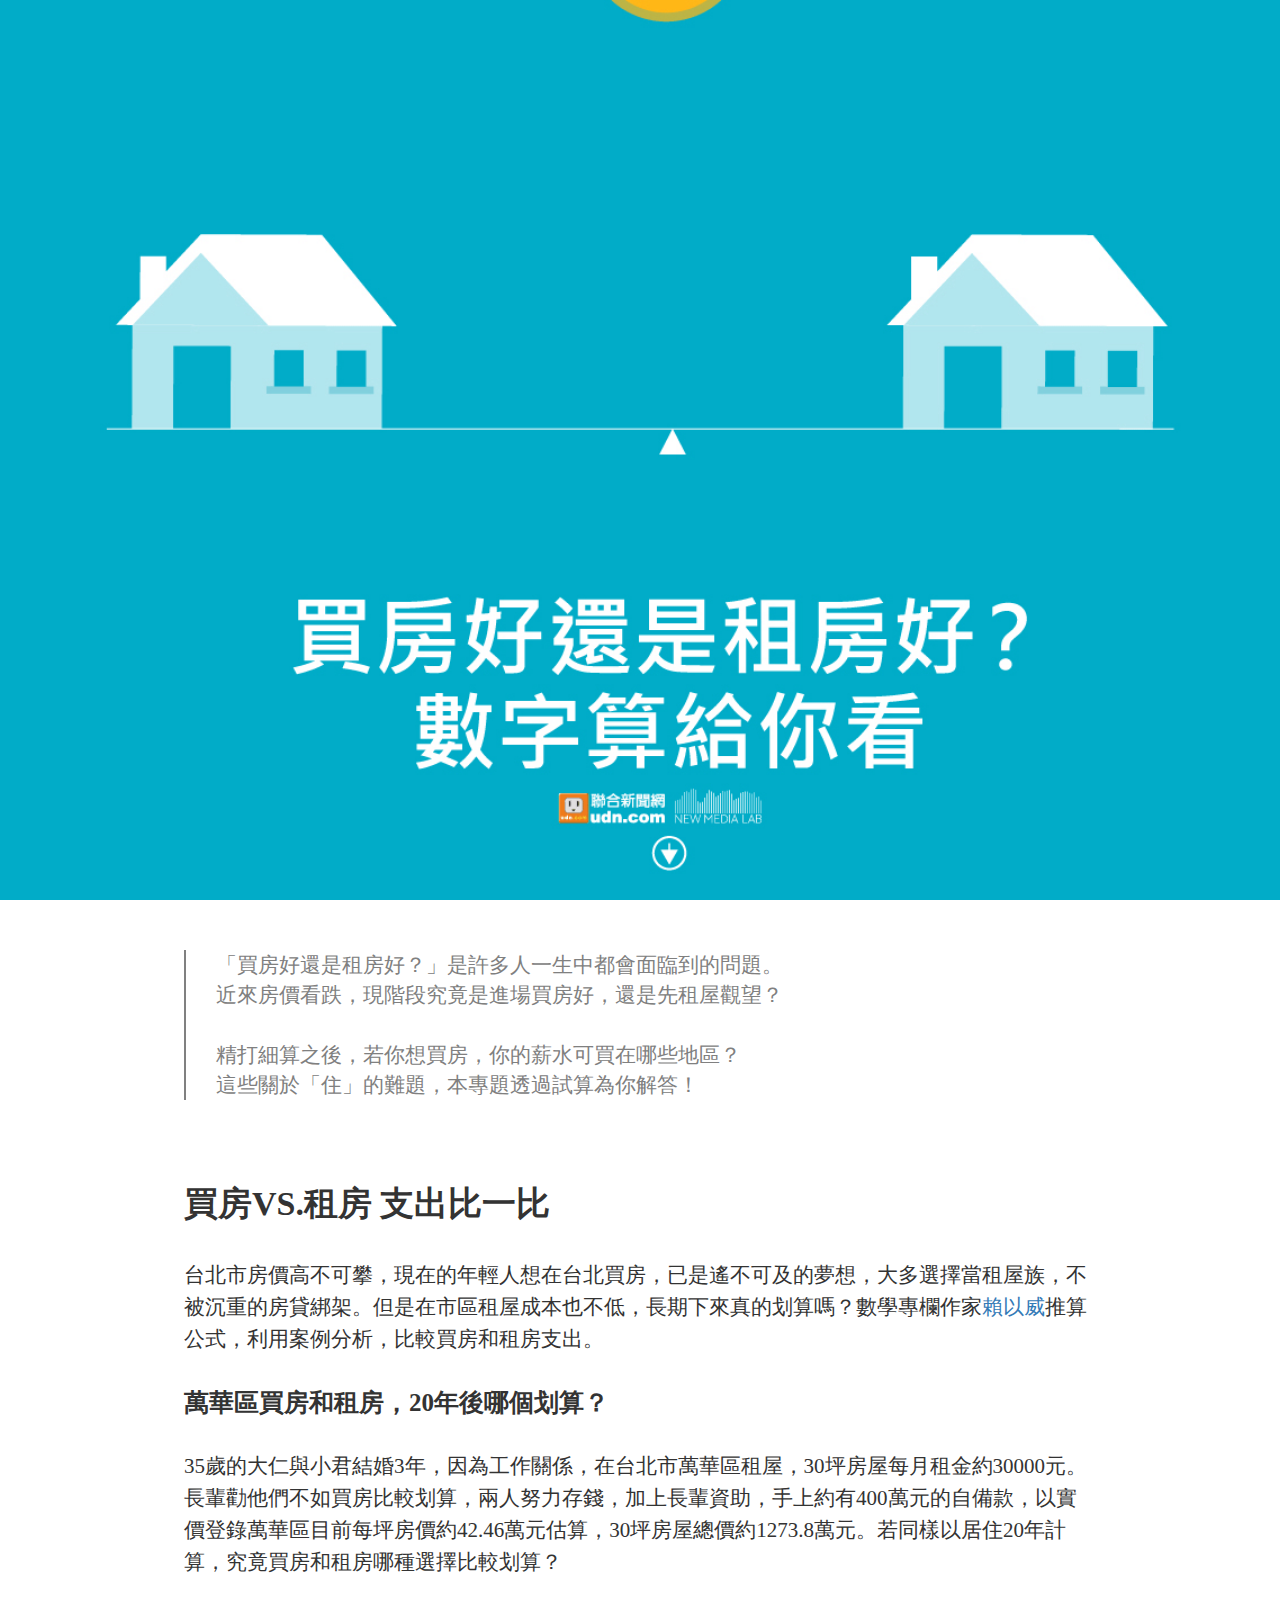
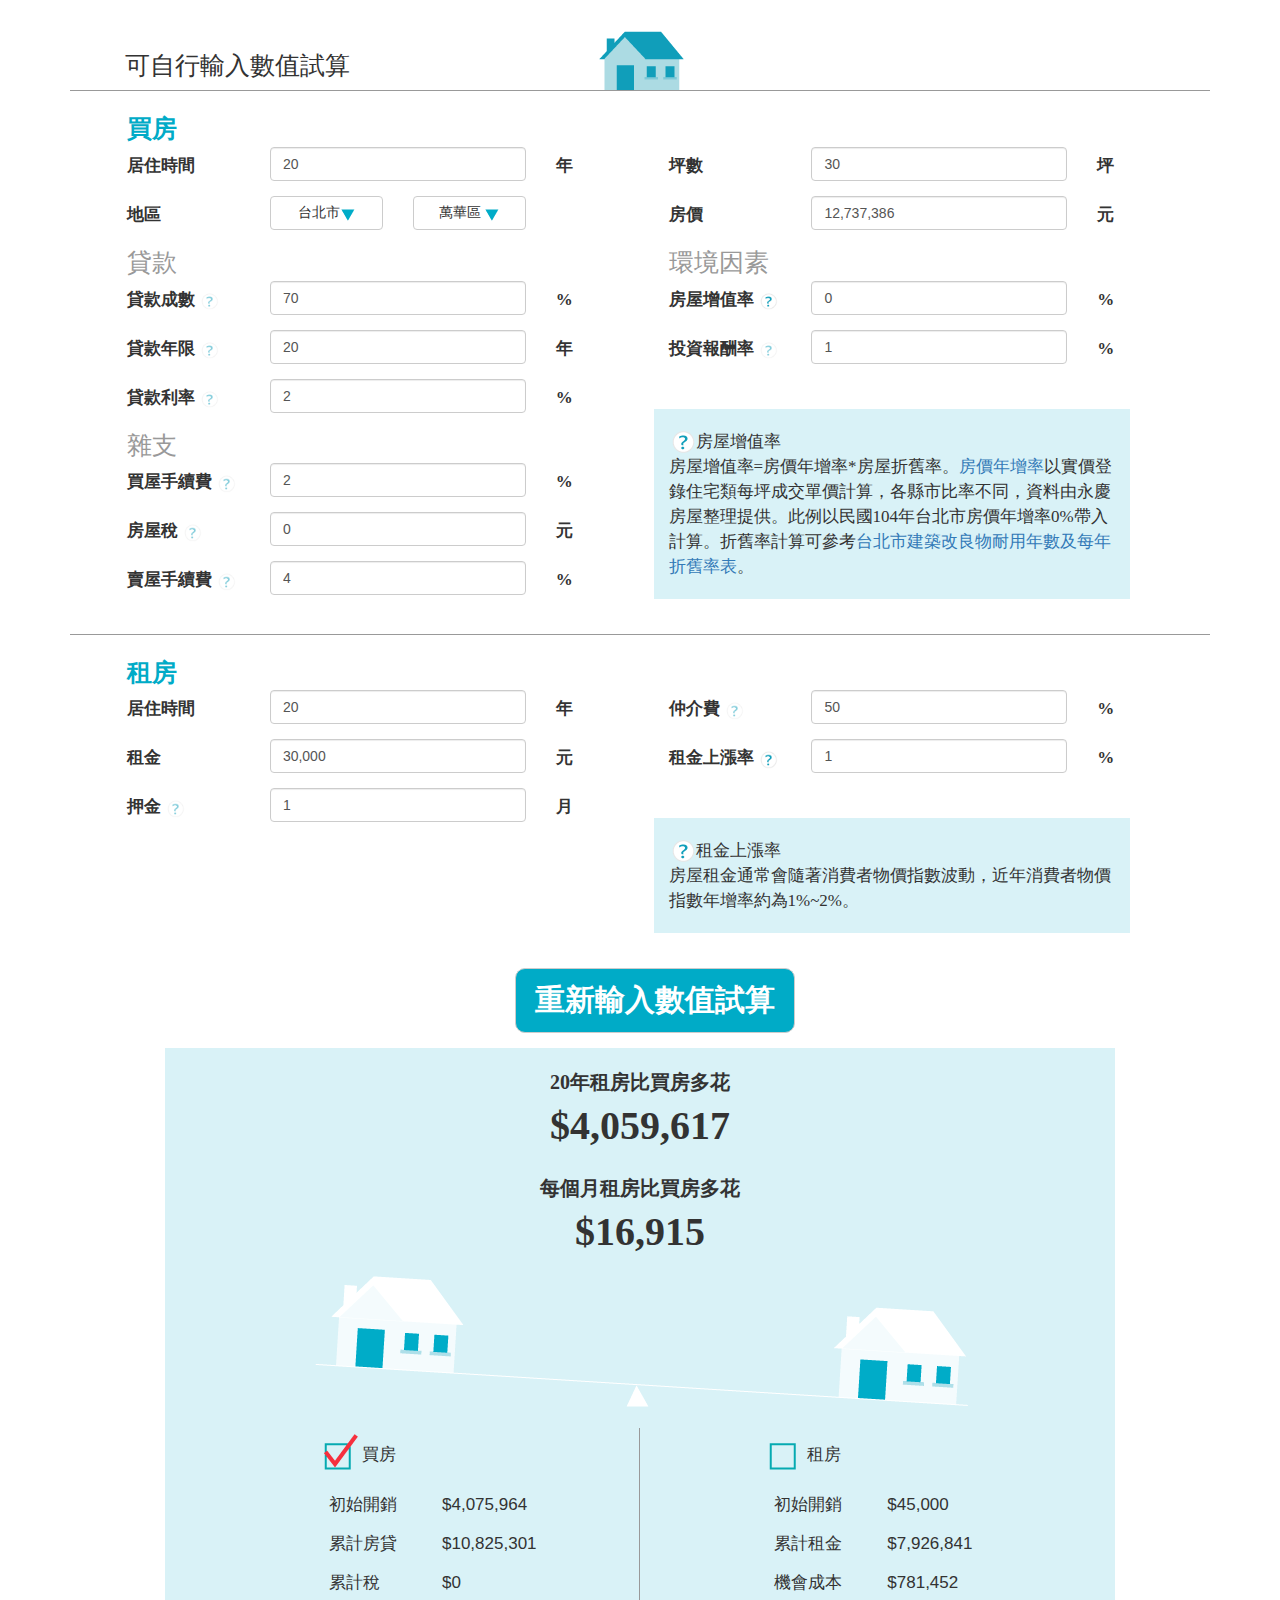
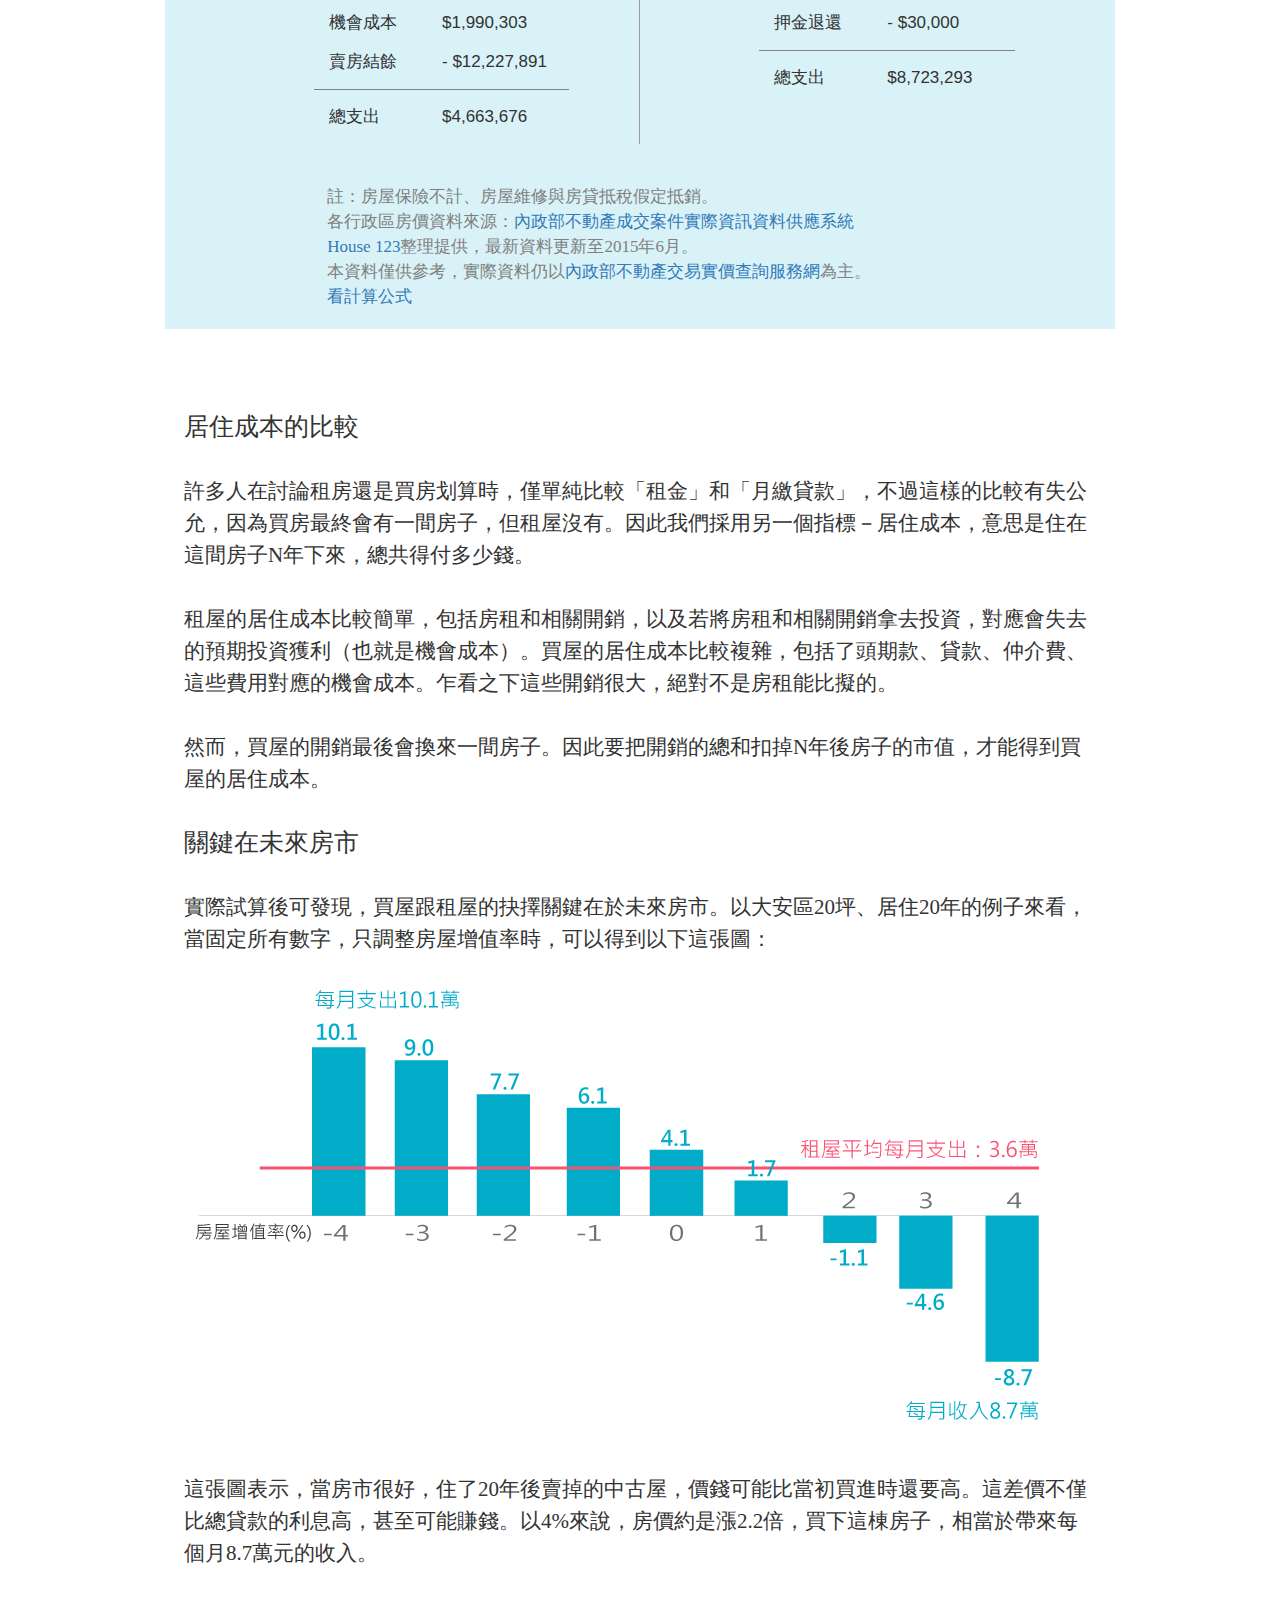
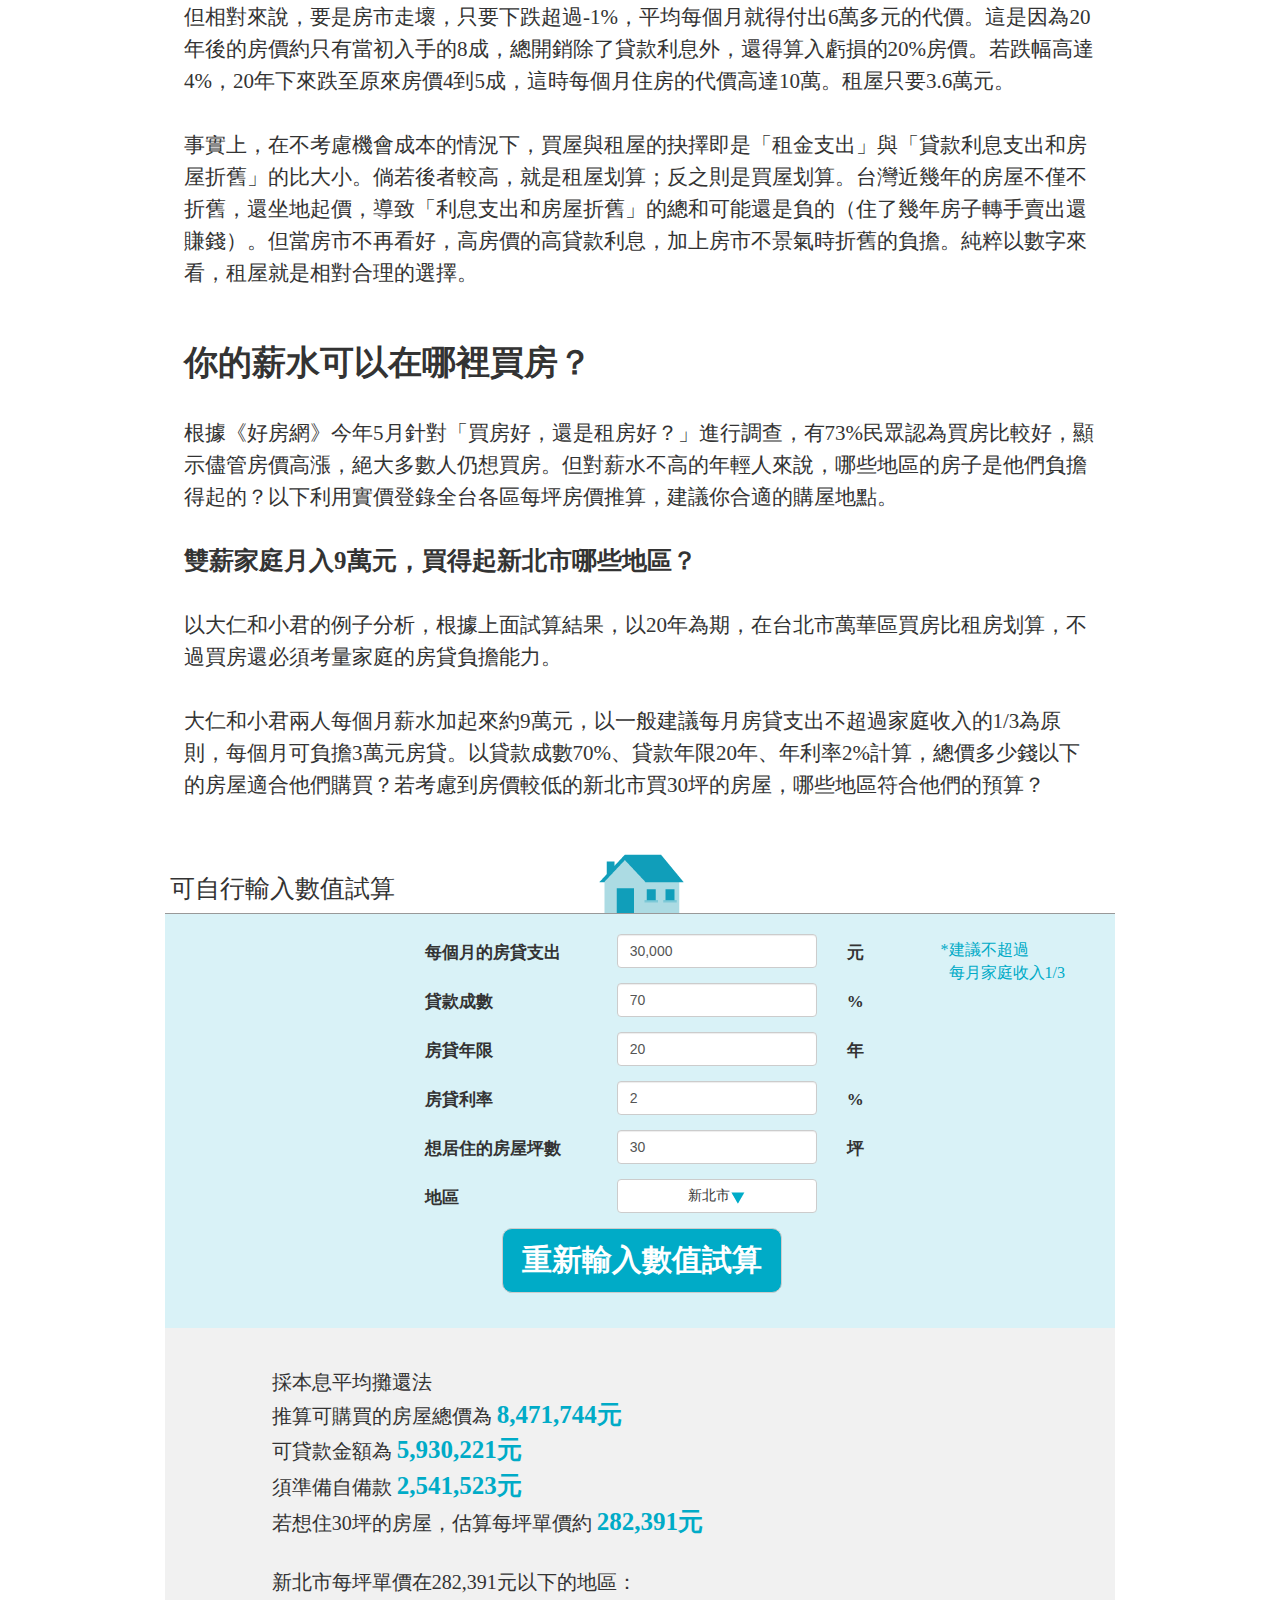
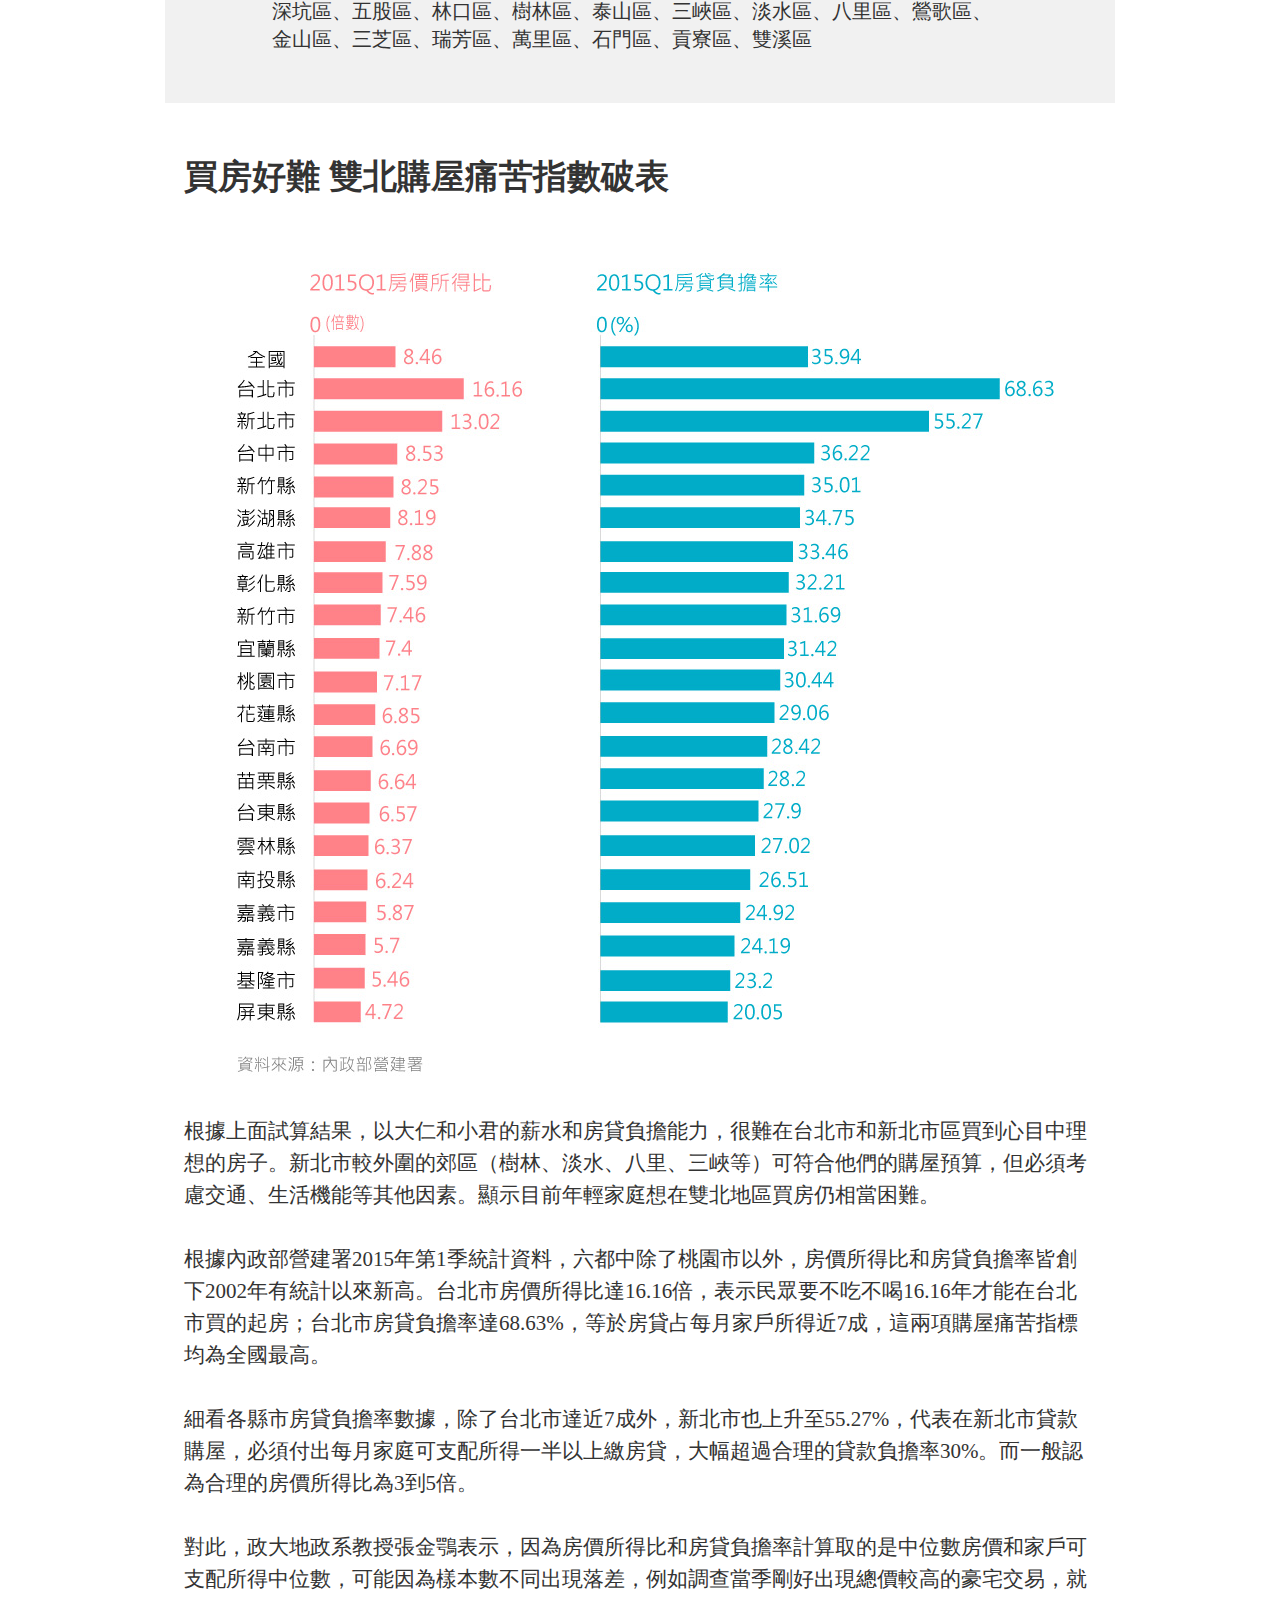
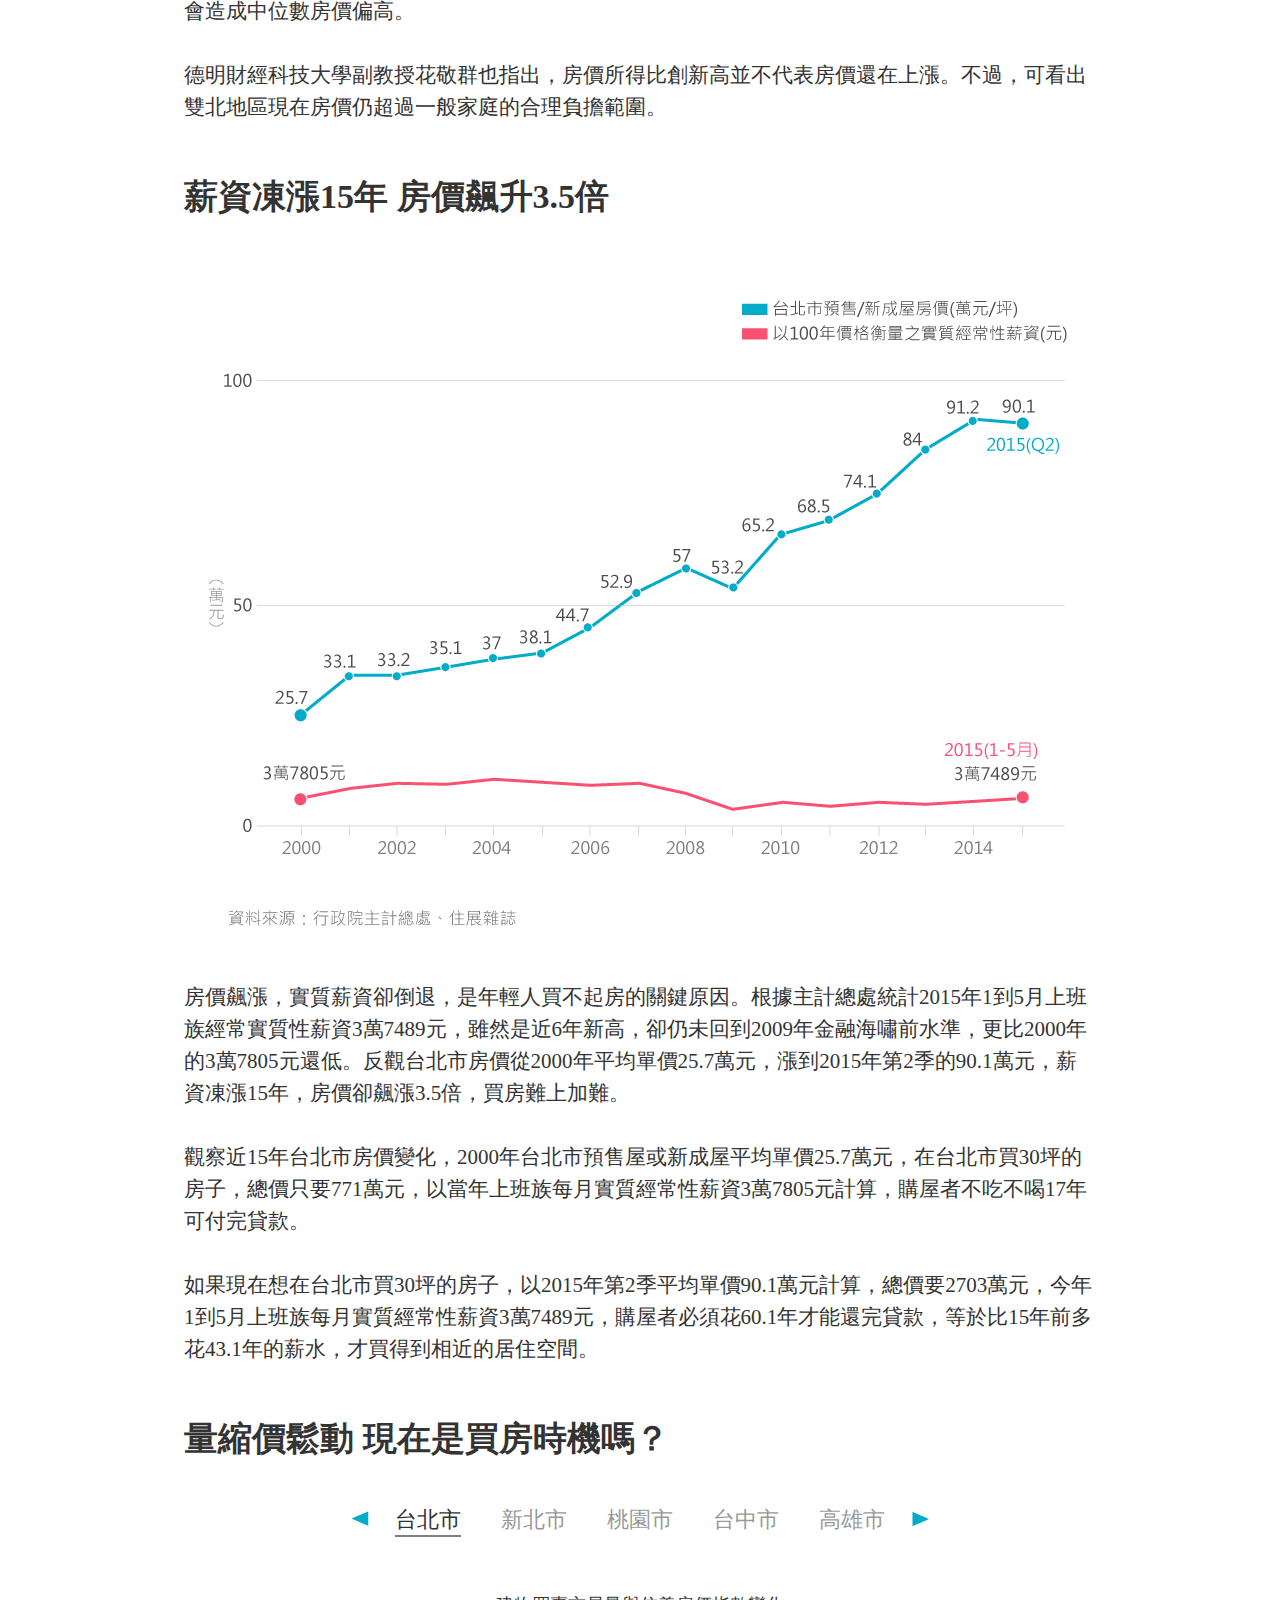
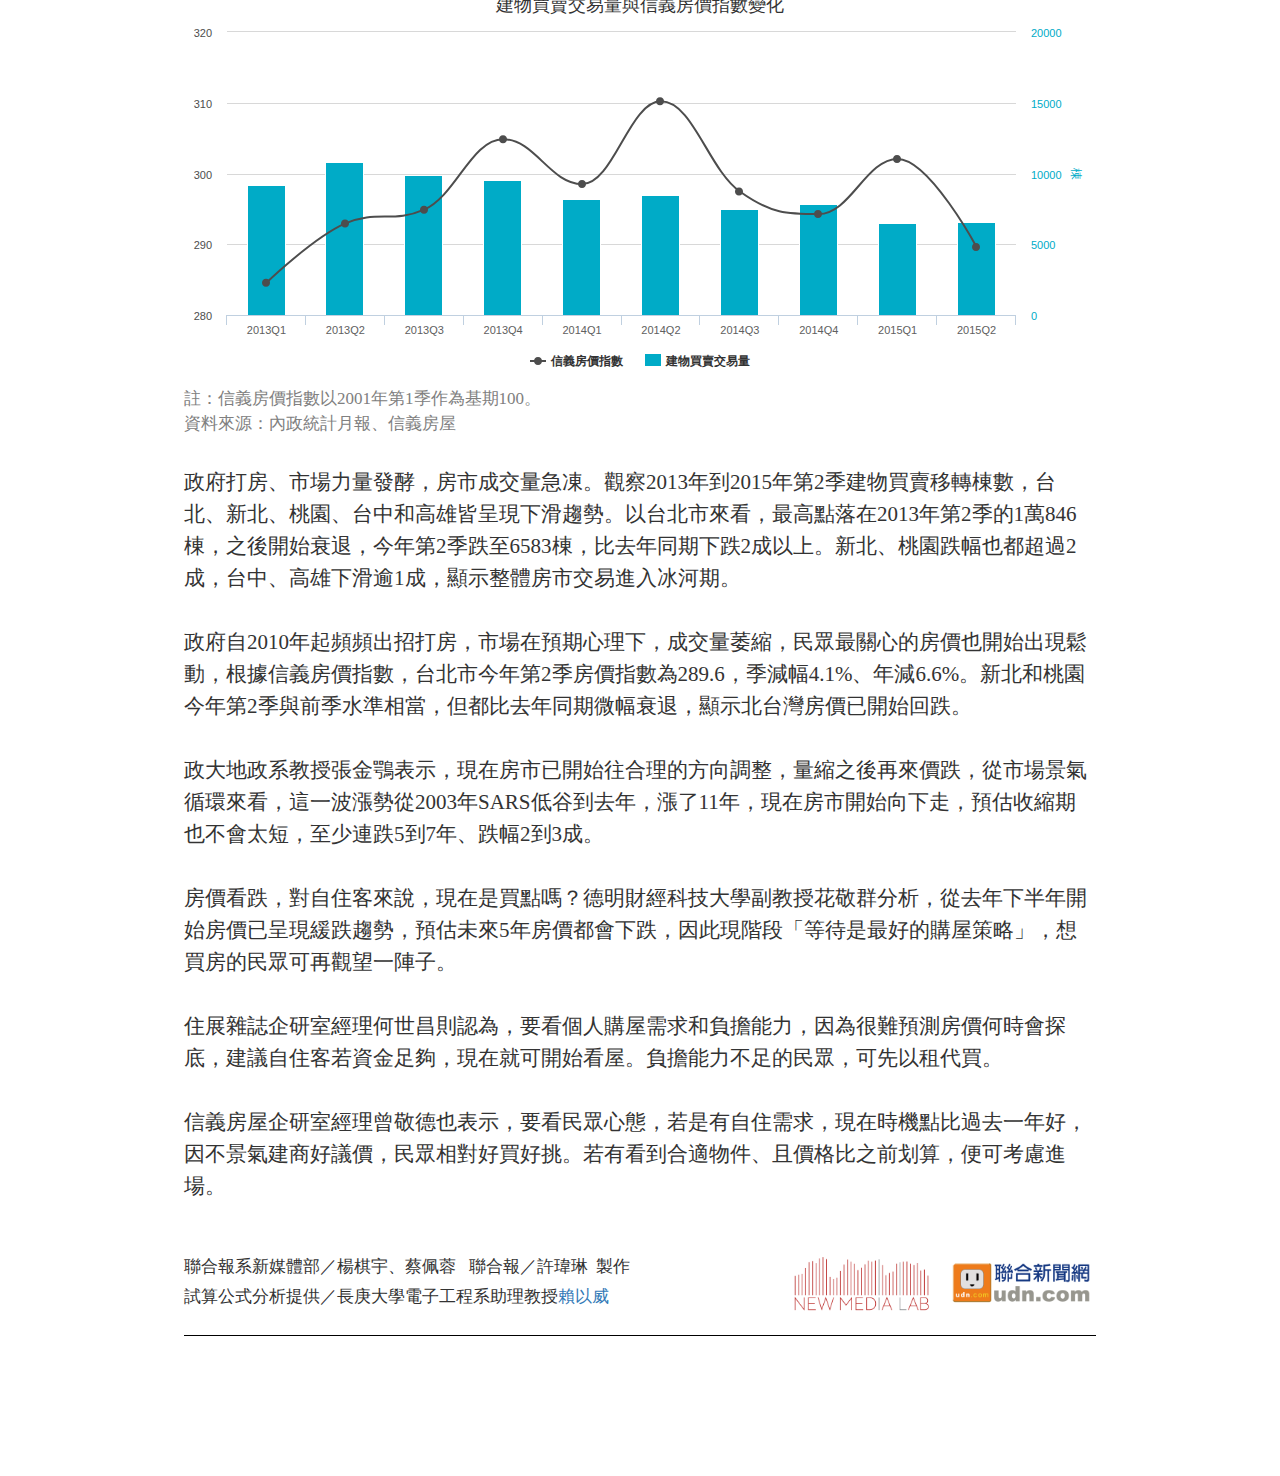
==== commit 8c7c7577: "final version 2" ====
--- a/index.html
+++ b/index.html
@@ -7,21 +7,30 @@
 	<title>買房好還是租房好？ 數字算給你看</title>
 	
 	<!-- for Facebook -->
-	<!-- <meta property="og:title" content="電視為什麼這麼難看？ 數據告訴你真相"/> 
+	<meta property="og:title" content="買房好還是租房好？ 數字算給你看"/> 
 	<meta property="og:type" content="website"/>
-	<meta property="og:url" content="http://p.udn.com.tw/upf/newmedia/2015_data/20150729_tv_data/udn_tv_data/index.html"/>
-	<meta property="og:image" content="http://p.udn.com.tw/upf/newmedia/2015_data/20150729_tv_data/udn_tv_data/img/FB.jpg"/>
+	<meta property="og:url" content="http://p.udn.com.tw/upf/newmedia/2015_data/20150903_udnrentorbuy/udnrentorbuy/index.html"/>
+	<meta property="og:image" content="http://p.udn.com.tw/upf/newmedia/2015_data/20150903_udnrentorbuy/udnrentorbuy/img/FB.jpg"/>
 	<meta property="og:site_name" content="聯合報系新媒體部"/> 
-	<meta property="og:description" content="電視轉來轉去，沒一台好看的！」這樣的抱怨每天出現在你我的生活中，為什麼電視節目這麼難看？你每個月繳的500元有線電視費花到哪去了？數據和動畫為你一一拆解。"/> -->
+	<meta property="og:description" content="「買房好還是租房好？」是許多人一生中都會面臨到的問題。近來房價看跌，現階段究竟是進場買房好，還是先租屋觀望？精打細算之後，若你想買房，你的薪水可買在哪些地區？這些關於「住」的難題，本專題透過試算為你解答！"/>
 	
 	<!-- for Google -->
-	<!-- <meta name="description" content="電視轉來轉去，沒一台好看的！」這樣的抱怨每天出現在你我的生活中，為什麼電視節目這麼難看？你每個月繳的500元有線電視費花到哪去了？數據和動畫為你一一拆解。" />
+	<meta name="description" content="「買房好還是租房好？」是許多人一生中都會面臨到的問題。近來房價看跌，現階段究竟是進場買房好，還是先租屋觀望？精打細算之後，若你想買房，你的薪水可買在哪些地區？這些關於「住」的難題，本專題透過試算為你解答！" />
 	<meta name="author" content="聯合報系新媒體部" />
 	<meta name="copyright" content="聯合報系新媒體部" />
-	<meta name="application-name" content="電視為什麼這麼難看？ 數據告訴你真相" /> -->
+	<meta name="application-name" content="買房好還是租房好？ 數字算給你看" />
 	
 	<!-- our google analytics -->
-	
+	<script>
+	  (function(i,s,o,g,r,a,m){i['GoogleAnalyticsObject']=r;i[r]=i[r]||function(){
+	  (i[r].q=i[r].q||[]).push(arguments)},i[r].l=1*new Date();a=s.createElement(o),
+	  m=s.getElementsByTagName(o)[0];a.async=1;a.src=g;m.parentNode.insertBefore(a,m)
+	  })(window,document,'script','//www.google-analytics.com/analytics.js','ga');
+
+	  ga('create', 'UA-58825218-37', 'auto');
+	  ga('send', 'pageview');
+
+	</script>
 
 	<!-- udn google analytics -->
 	<script>
@@ -61,11 +70,11 @@
   	<script type="text/javascript" src="js/bootstrap.js"></script>
   	<script type="text/javascript" src="js/d3.js"></script>
   	<script type="text/javascript" src="js/d3tip.js"></script>
-  	<script type="text/javascript" src="js/rent_index.js?v1"></script>
+  	<script type="text/javascript" src="js/rent_index.js?v2"></script>
   	<script type="text/javascript" src="js/highcharts.js"></script>
   	
   	<link rel="stylesheet" type="text/css" href="css/bootstrap.css">
-  	<link rel="stylesheet" type="text/css" href="css/index.css?v1">
+  	<link rel="stylesheet" type="text/css" href="css/index.css?v2">
 </head>
 
 <body>
@@ -475,6 +484,9 @@
 			<div class = "sec-content myfont content-text">
 				實際試算後可發現，買屋跟租屋的抉擇關鍵在於未來房市。以大安區20坪、居住20年的例子來看，當固定所有數字，只調整房屋增值率時，可以得到以下這張圖：
 			</div>
+			<div id = "avg-diff-img">
+				<img src="img/avg-diff.png">
+			</div>
 			<div class = "sec-content myfont content-text">
 				這張圖表示，當房市很好，住了20年後賣掉的中古屋，價錢可能比當初買進時還要高。這差價不僅比總貸款的利息高，甚至可能賺錢。以4%來說，房價約是漲2.2倍，買下這棟房子，相當於帶來每個月8.7萬元的收入。<br><br>
 				但相對來說，要是房市走壞，只要下跌超過-1%，平均每個月就得付出6萬多元的代價。這是因為20年後的房價約只有當初入手的8成，總開銷除了貸款利息外，還得算入虧損的20%房價。若跌幅高達4%，20年下來跌至原來房價4到5成，這時每個月住房的代價高達10萬。租屋只要3.6萬元。<br><br>
--- a/css/index.css
+++ b/css/index.css
@@ -259,6 +259,11 @@
 	margin-left: 16%;
 	/*margin-top: 30px;*/
 	display: table;
+}
+
+#avg-diff-img{
+	display: table;
+	margin-top: 20px;
 }
 
 #budget-container{
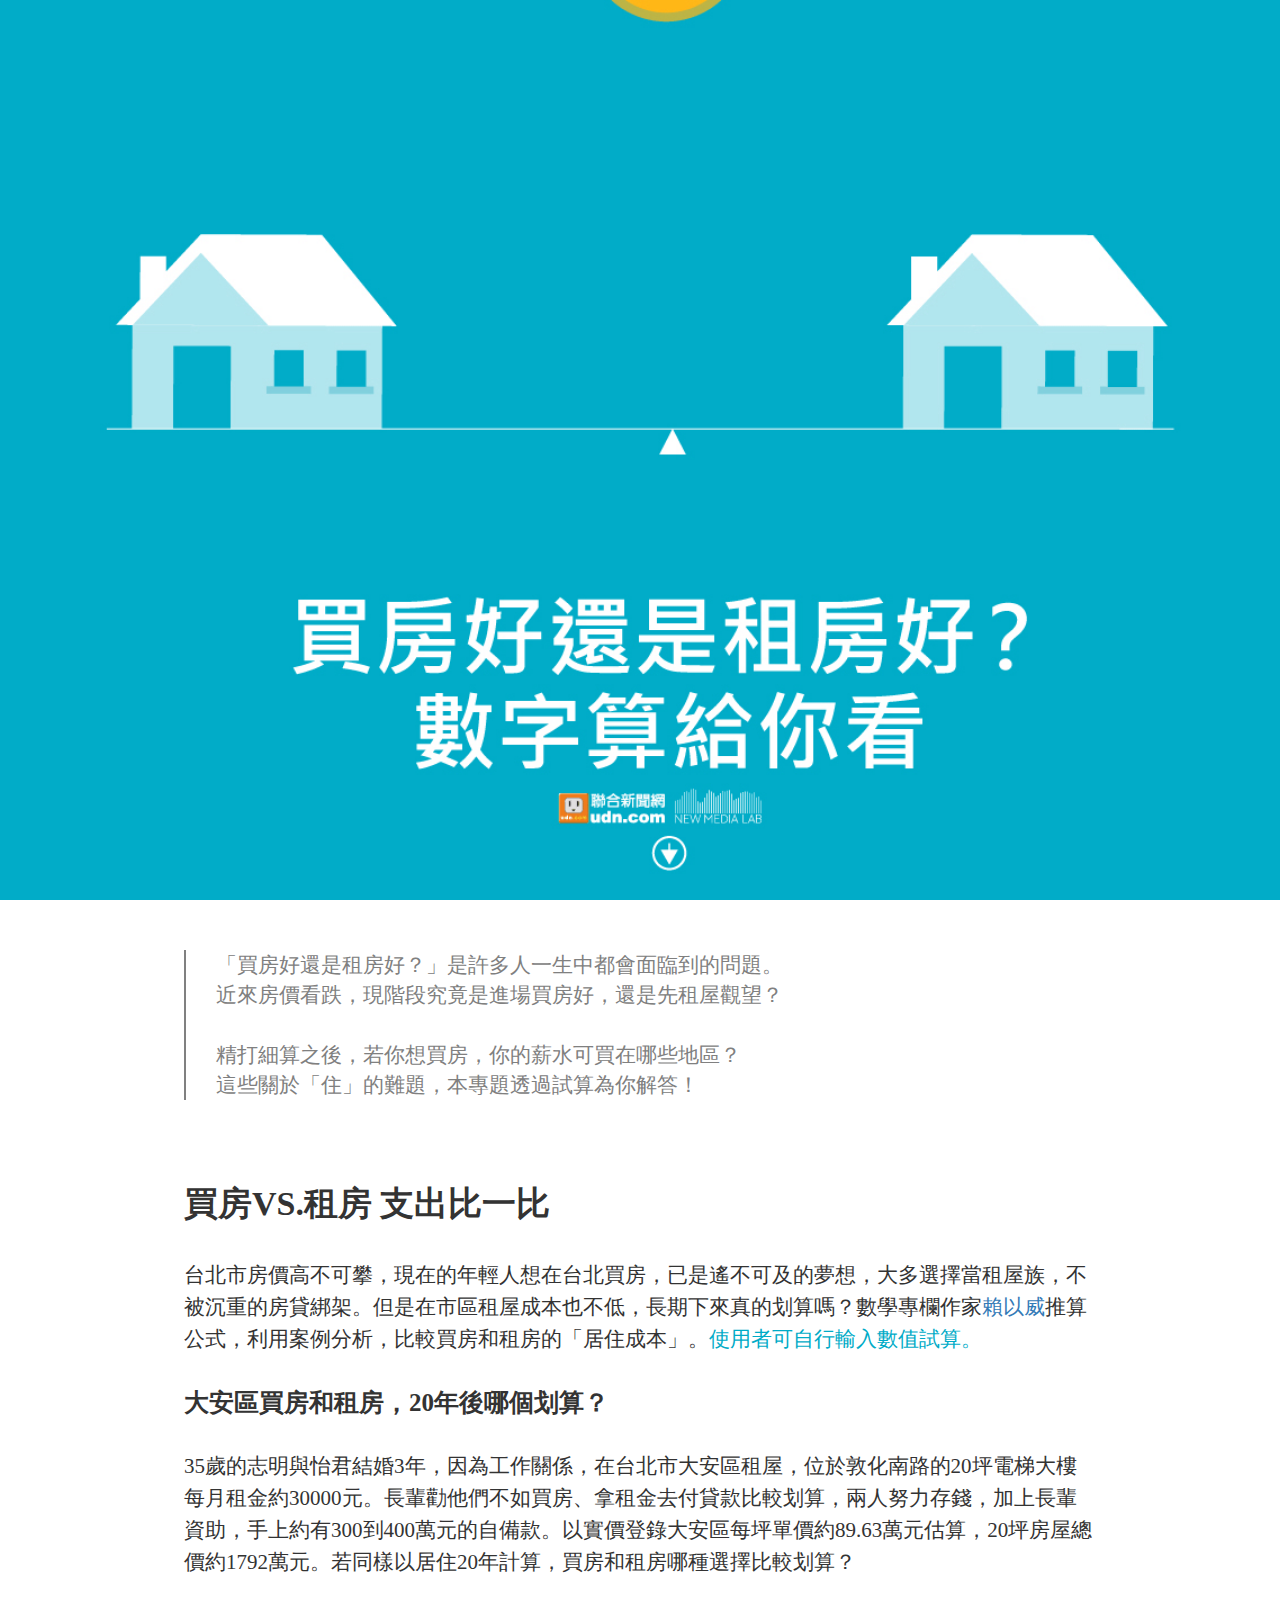
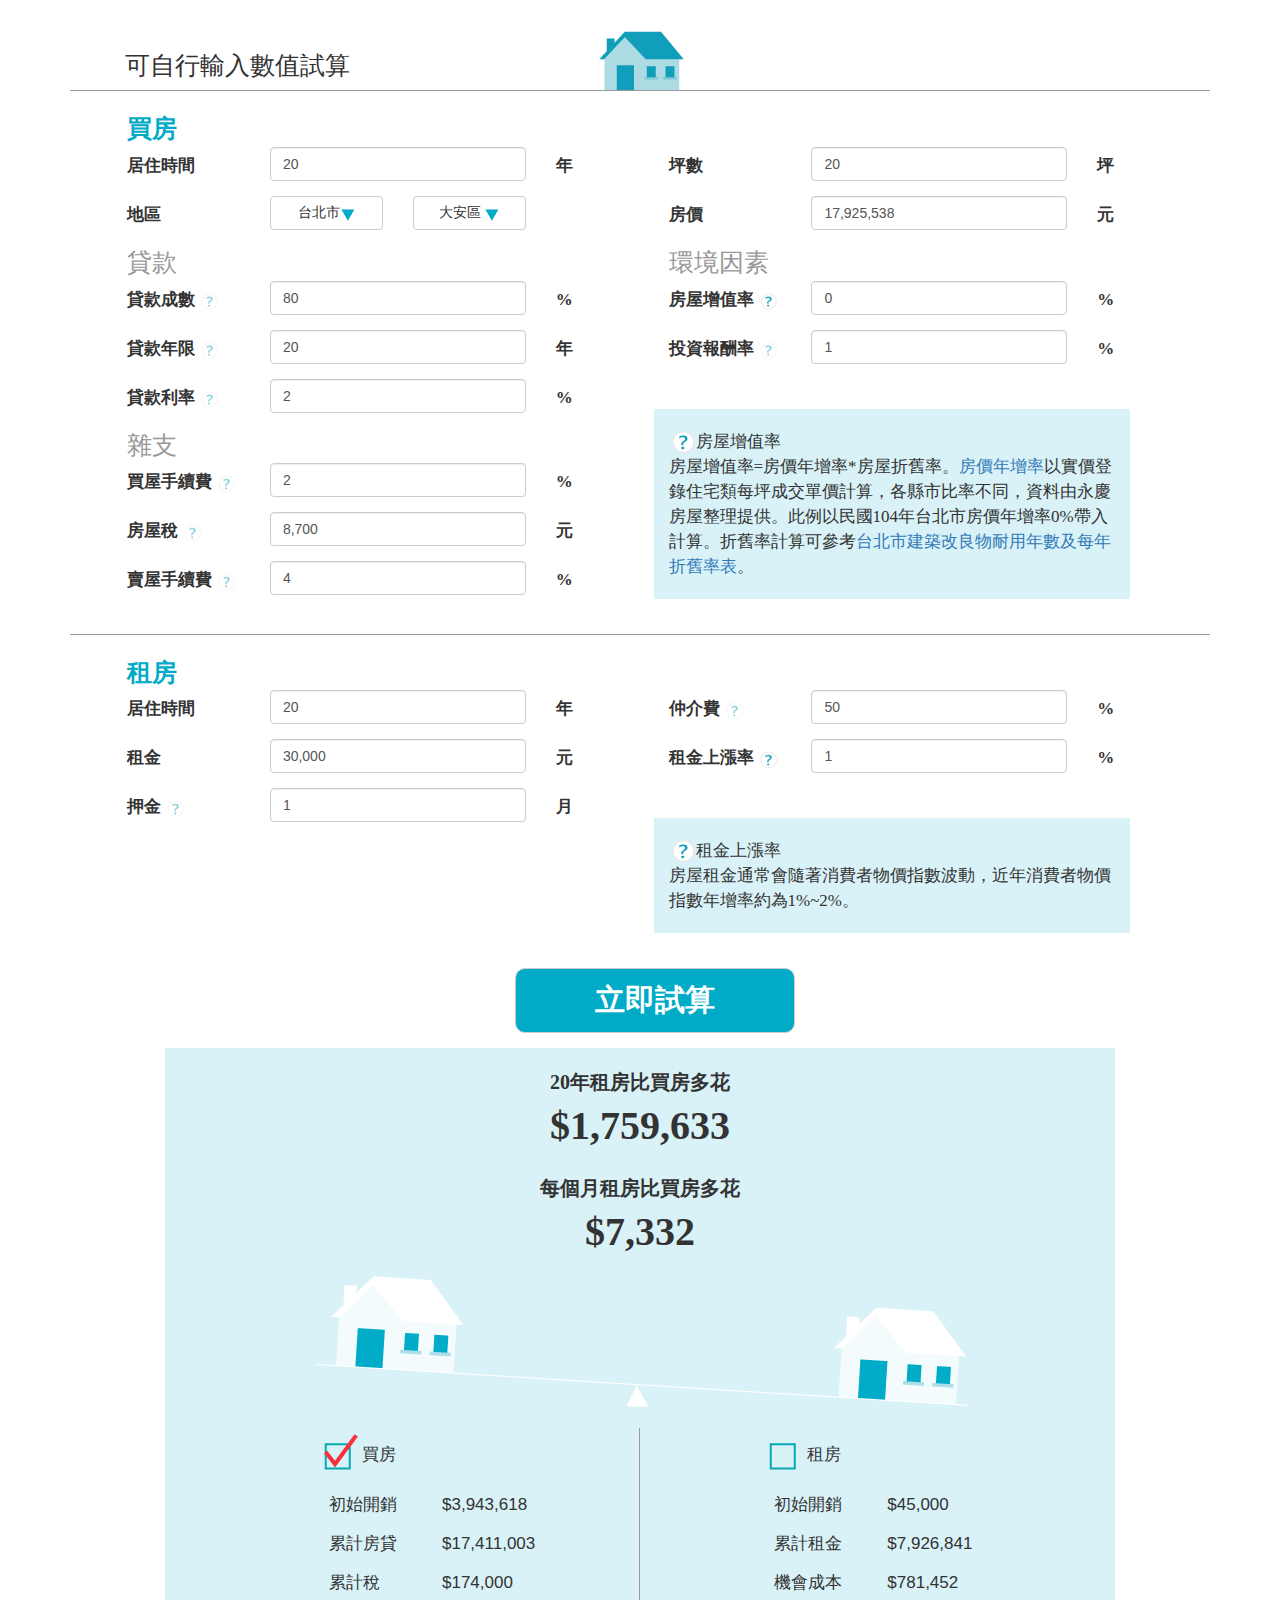
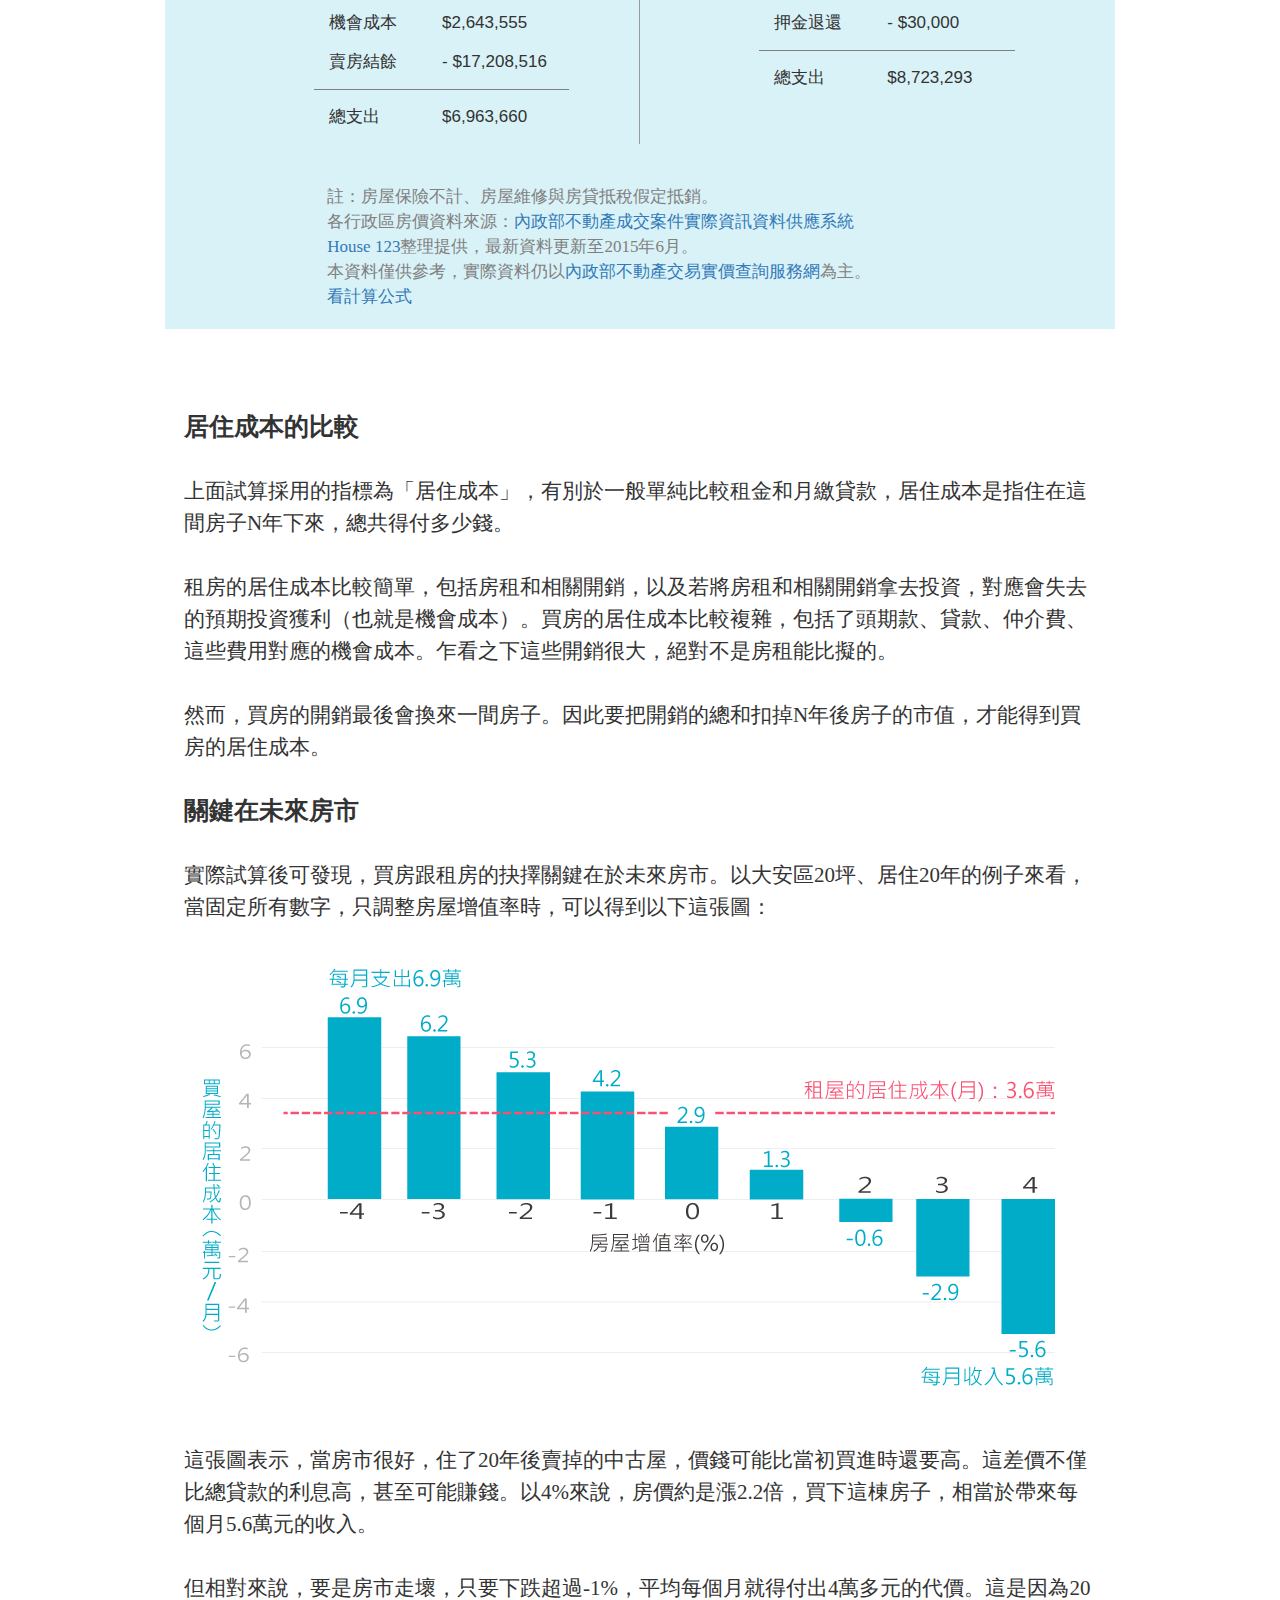
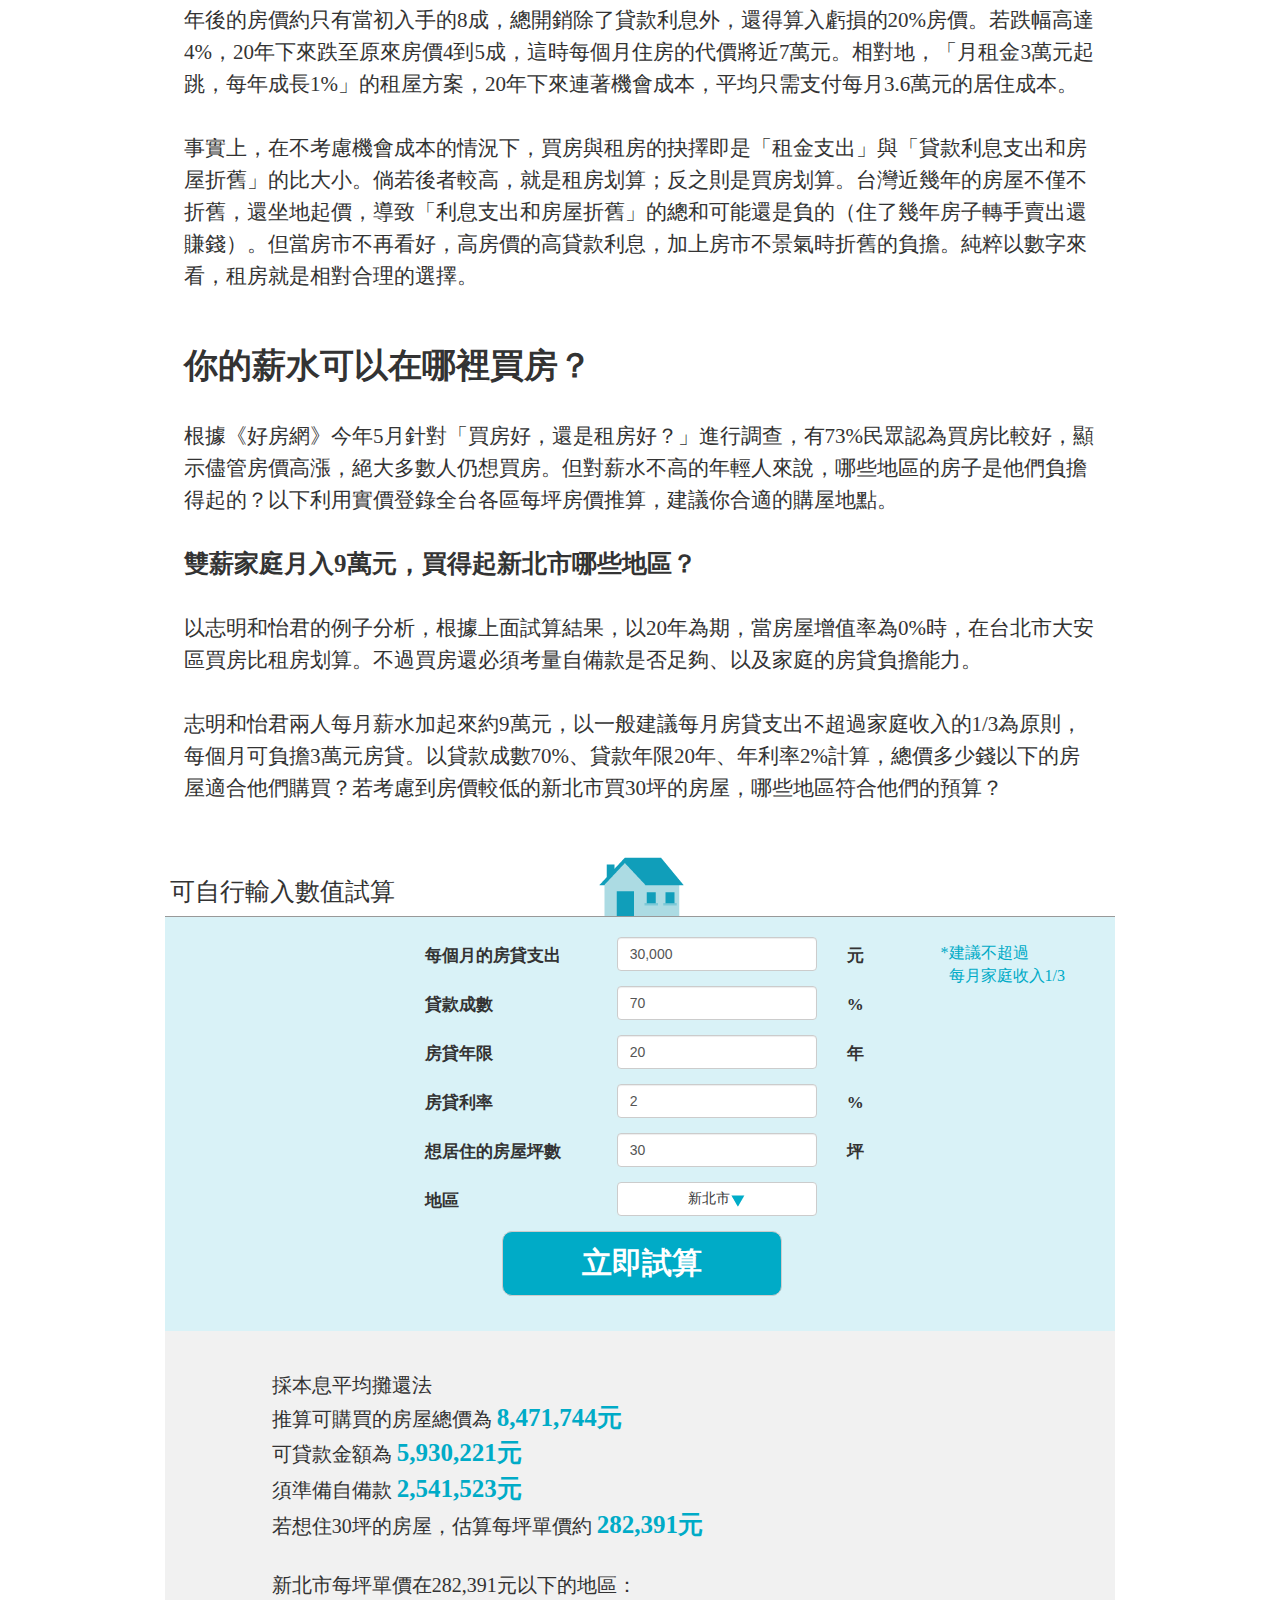
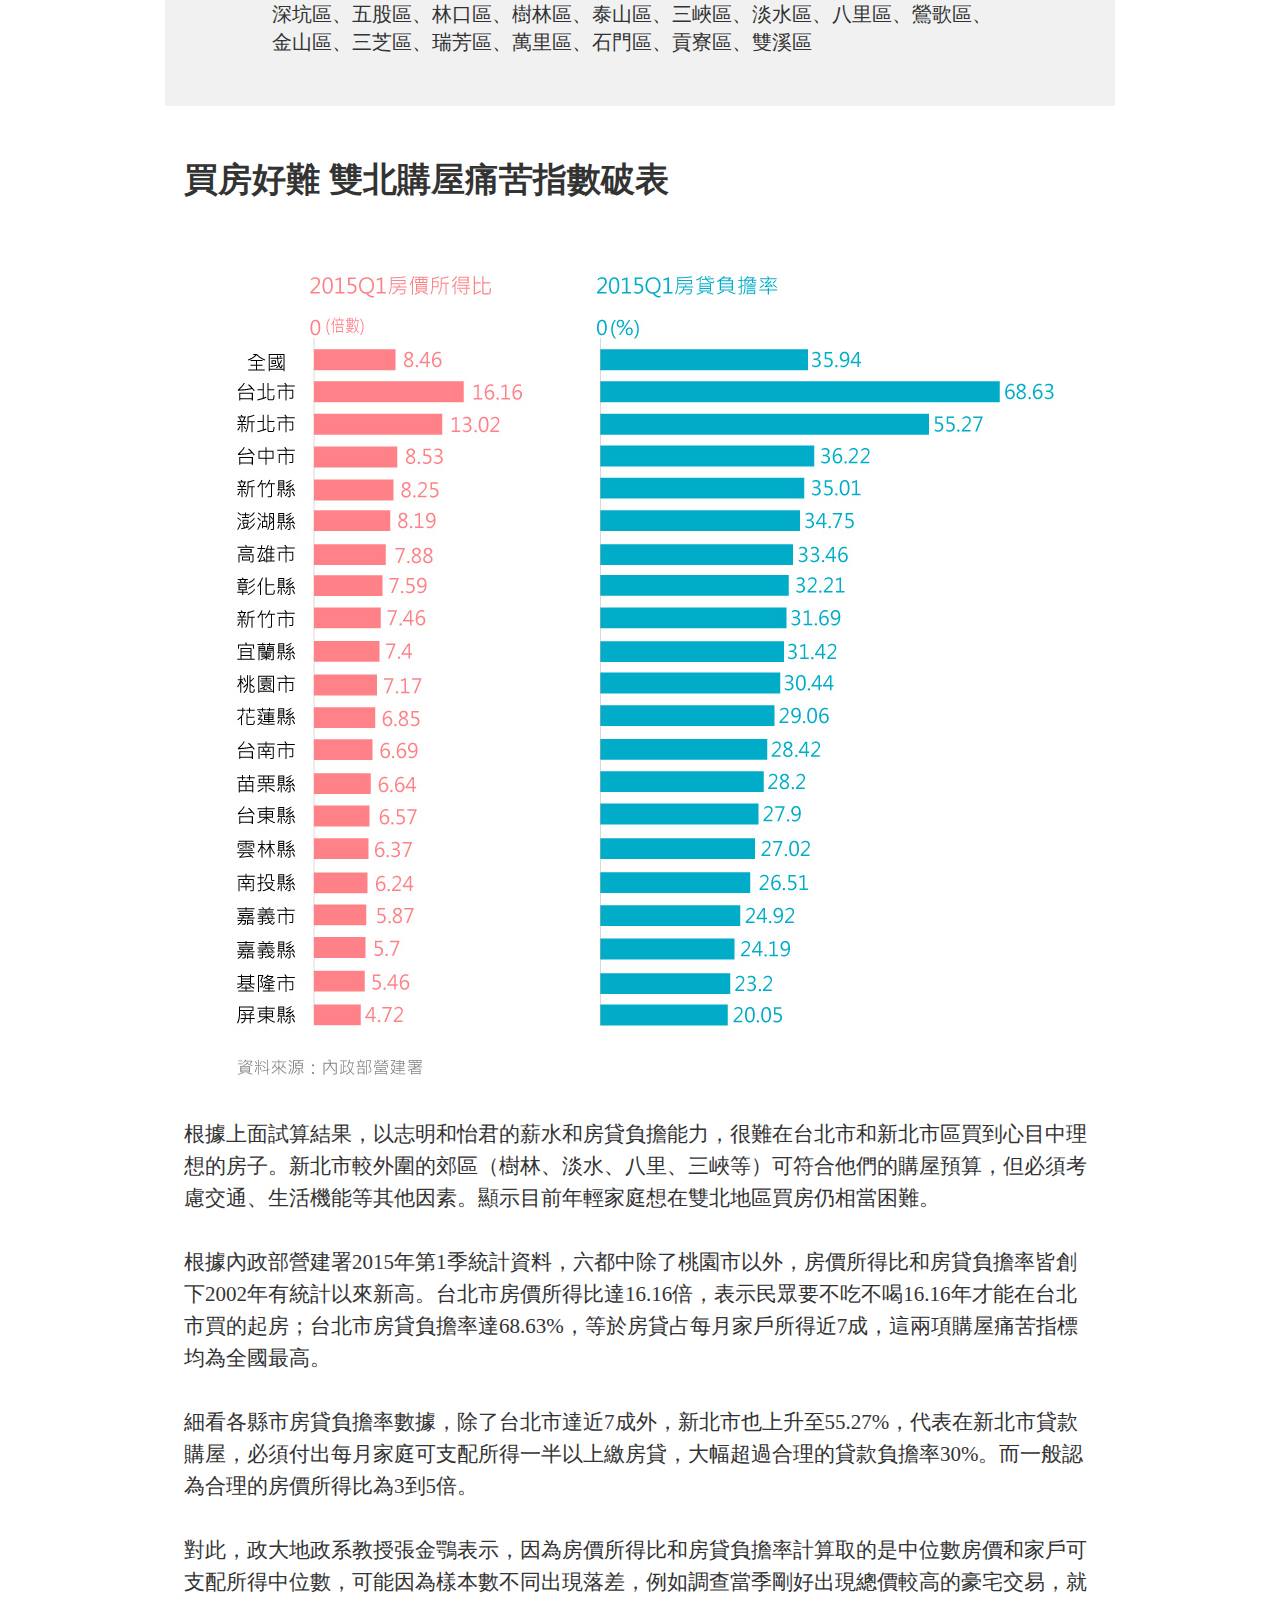
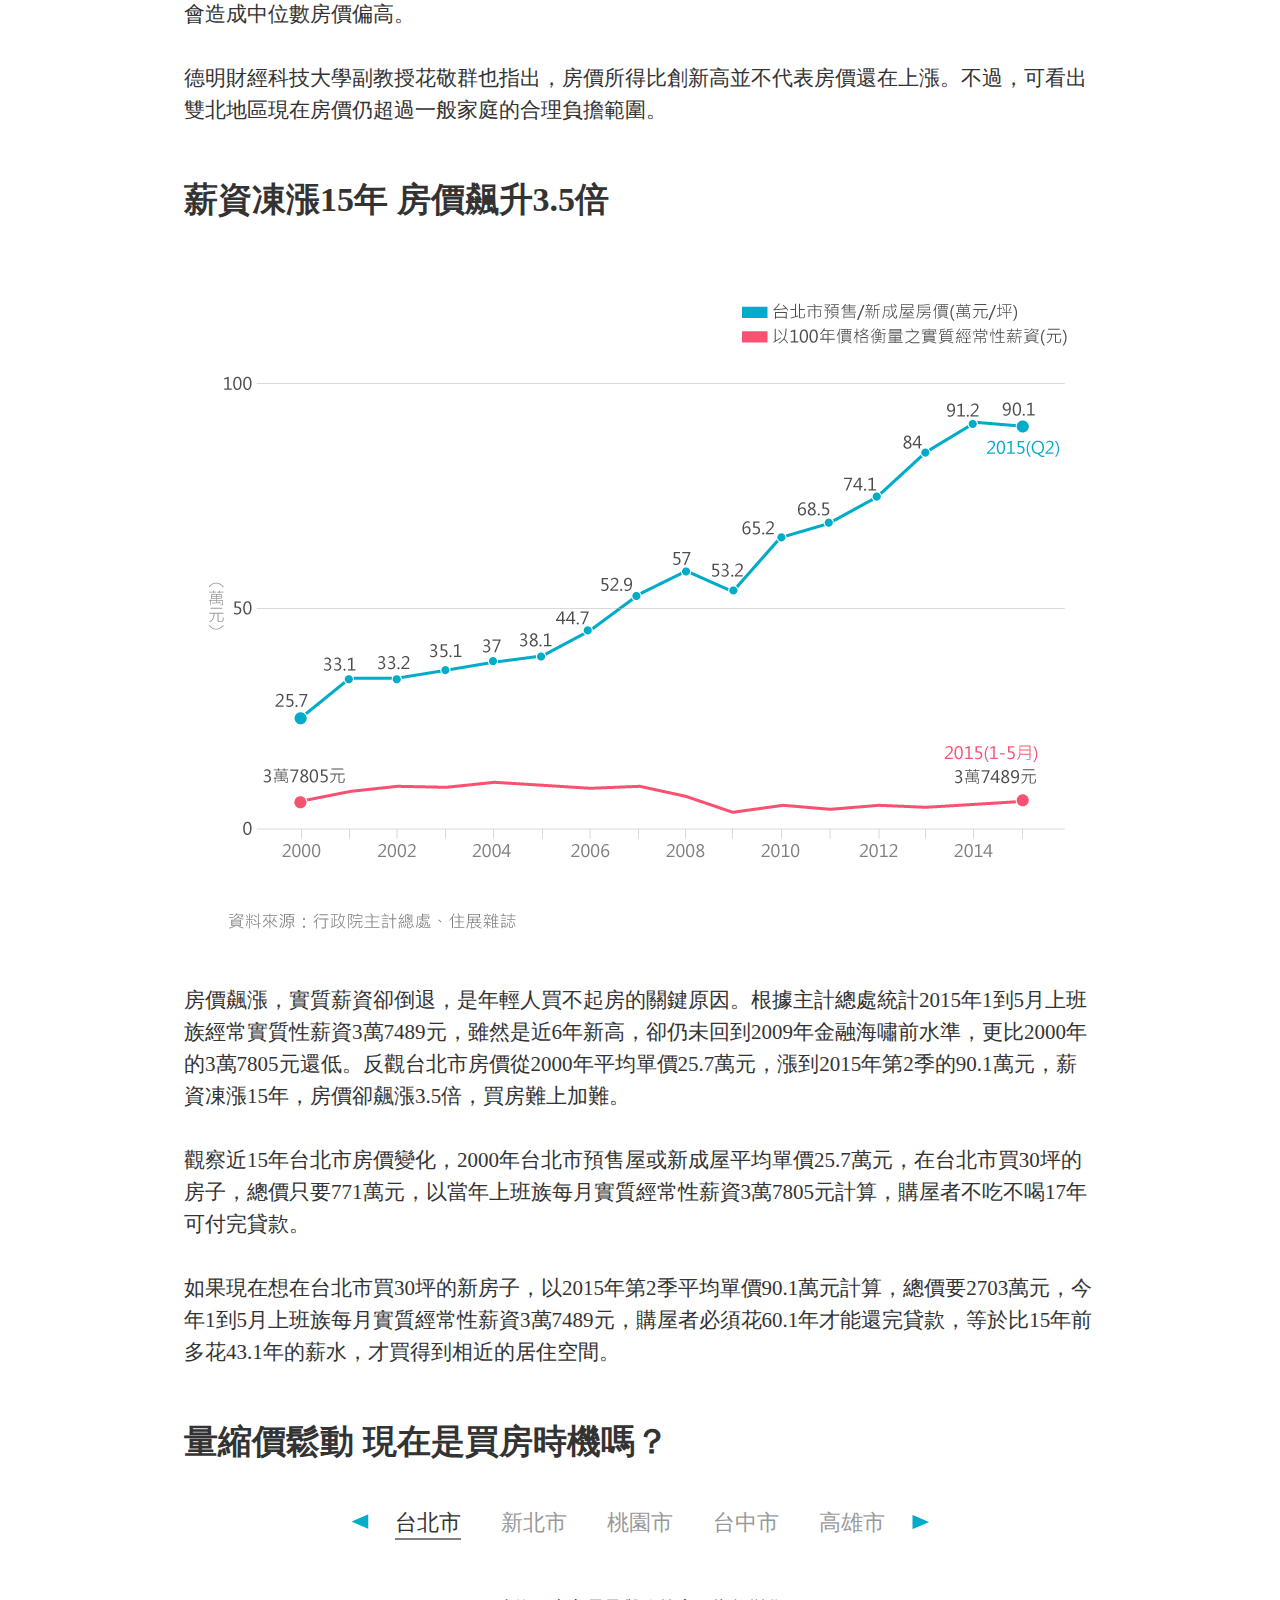
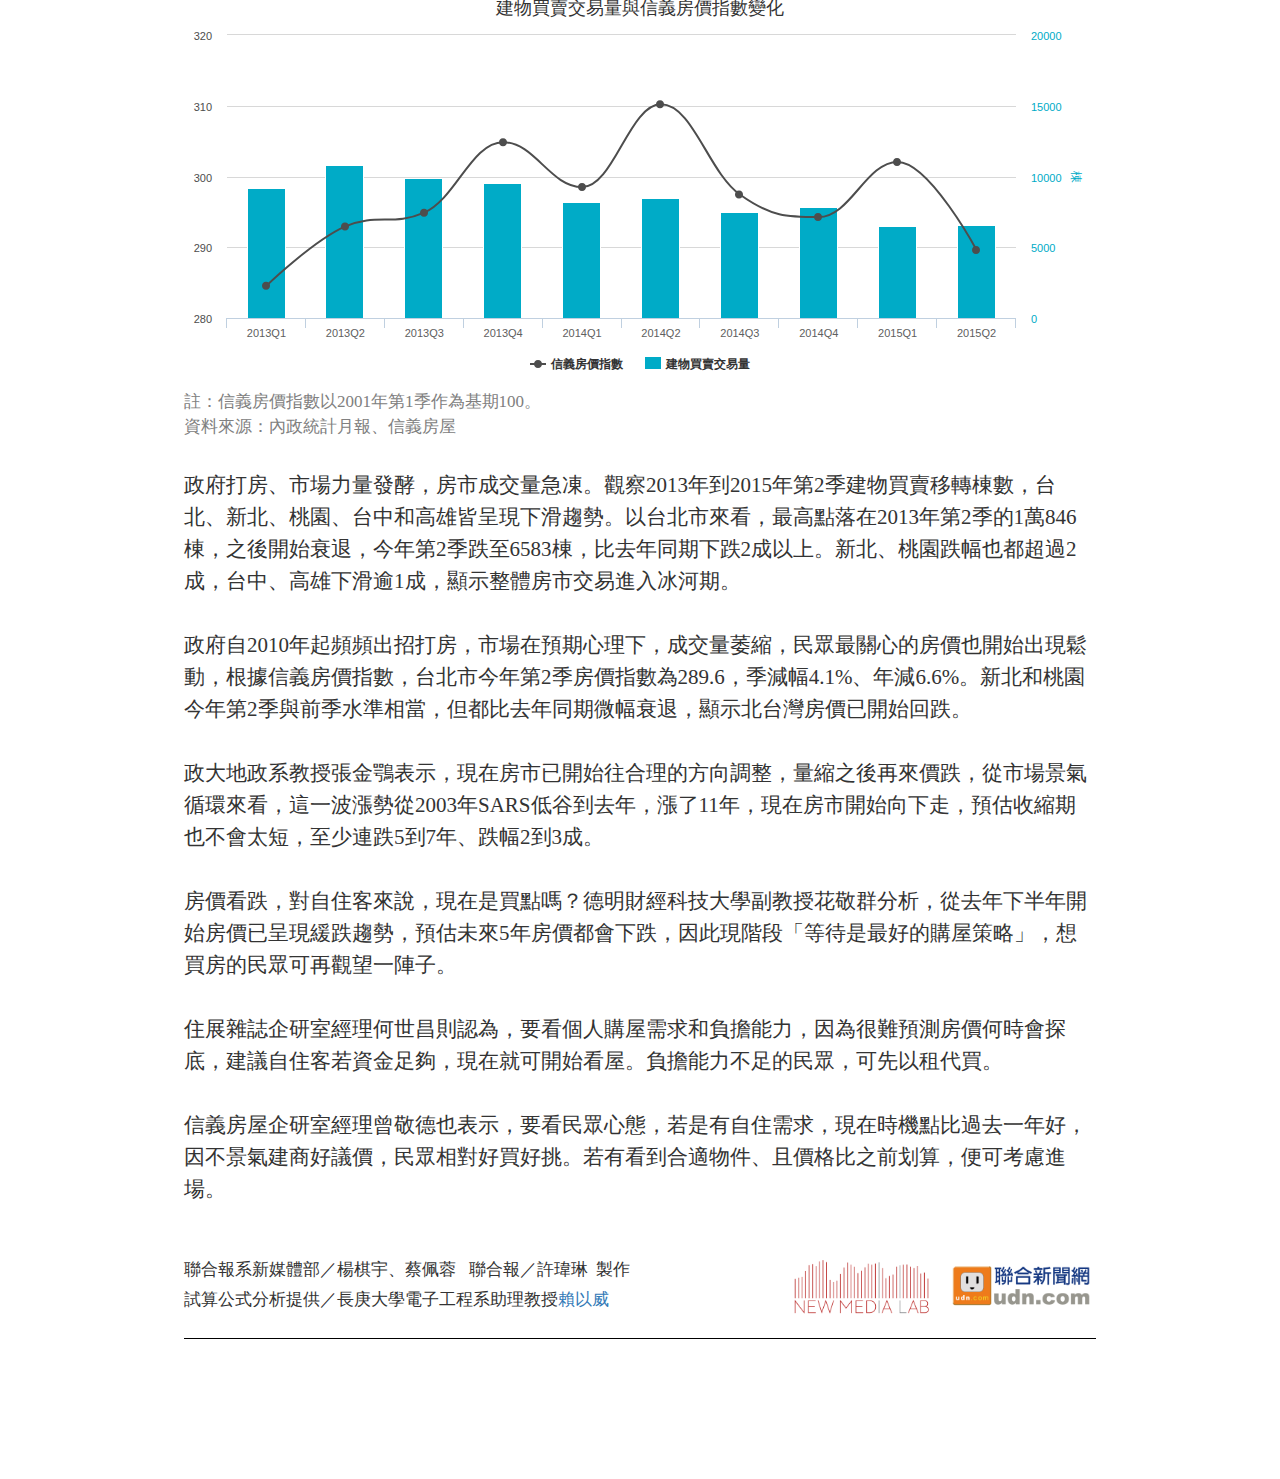
==== commit 305a13d9: "final version ˇ" ====
--- a/index.html
+++ b/index.html
@@ -70,11 +70,11 @@
   	<script type="text/javascript" src="js/bootstrap.js"></script>
   	<script type="text/javascript" src="js/d3.js"></script>
   	<script type="text/javascript" src="js/d3tip.js"></script>
-  	<script type="text/javascript" src="js/rent_index.js?v2"></script>
+  	<script type="text/javascript" src="js/rent_index.js?v5"></script>
   	<script type="text/javascript" src="js/highcharts.js"></script>
   	
   	<link rel="stylesheet" type="text/css" href="css/bootstrap.css">
-  	<link rel="stylesheet" type="text/css" href="css/index.css?v2">
+  	<link rel="stylesheet" type="text/css" href="css/index.css?v3">
 </head>
 
 <body>
@@ -105,9 +105,9 @@
 
 		<div class = "sec-container">
 			<div class = "sec-mid-title myfont mid-title font-bold">買房VS.租房 支出比一比</div>
-			<div class = "sec-content myfont content-text">台北市房價高不可攀，現在的年輕人想在台北買房，已是遙不可及的夢想，大多選擇當租屋族，不被沉重的房貸綁架。但是在市區租屋成本也不低，長期下來真的划算嗎？數學專欄作家<a href="https://www.facebook.com/iweilai0924" target="_blank">賴以威</a>推算公式，利用案例分析，比較買房和租房支出。</div>
-			<div class = "sec-sm-title myfont sm-title font-bold">萬華區買房和租房，20年後哪個划算？</div>
-			<div class = "sec-content myfont content-text">35歲的大仁與小君結婚3年，因為工作關係，在台北市萬華區租屋，30坪房屋每月租金約30000元。長輩勸他們不如買房比較划算，兩人努力存錢，加上長輩資助，手上約有400萬元的自備款，以實價登錄萬華區目前每坪房價約42.46萬元估算，30坪房屋總價約1273.8萬元。若同樣以居住20年計算，究竟買房和租房哪種選擇比較划算？</div>
+			<div class = "sec-content myfont content-text">台北市房價高不可攀，現在的年輕人想在台北買房，已是遙不可及的夢想，大多選擇當租屋族，不被沉重的房貸綁架。但是在市區租屋成本也不低，長期下來真的划算嗎？數學專欄作家<a href="https://www.facebook.com/iweilai0924" target="_blank">賴以威</a>推算公式，利用案例分析，比較買房和租房的「居住成本」。<span class = "blue-font">使用者可自行輸入數值試算。</span></div>
+			<div class = "sec-sm-title myfont sm-title font-bold">大安區買房和租房，20年後哪個划算？</div>
+			<div class = "sec-content myfont content-text">35歲的志明與怡君結婚3年，因為工作關係，在台北市大安區租屋，位於敦化南路的20坪電梯大樓每月租金約30000元。長輩勸他們不如買房、拿租金去付貸款比較划算，兩人努力存錢，加上長輩資助，手上約有300到400萬元的自備款。以實價登錄大安區每坪單價約89.63萬元估算，20坪房屋總價約1792萬元。若同樣以居住20年計算，買房和租房哪種選擇比較划算？</div>
 		</div>
 		
 		<div class = "sec-container" id = "rent-buy-calculator">
@@ -339,7 +339,7 @@
 
 				<div class="form-group">
 				    <div class="col-sm-12" id = "cal-btn-rent-buy-block">
-				      <button class="btn btn-default calculate-btn" id = "cal-btn-rent-buy">重新輸入數值試算</button>
+				      <button class="btn btn-default calculate-btn" id = "cal-btn-rent-buy">立即試算</button>
 				    </div>
 				</div>
 			</form>
@@ -474,23 +474,22 @@
 		</div>
 
 		<div class = "sec-container">
-			<div class = "sec-sm-title myfont sm-title">居住成本的比較</div>
+			<div class = "sec-sm-title myfont sm-title font-bold">居住成本的比較</div>
 			<div class = "sec-content myfont content-text">
-				許多人在討論租房還是買房划算時，僅單純比較「租金」和「月繳貸款」，不過這樣的比較有失公允，因為買房最終會有一間房子，但租屋沒有。因此我們採用另一個指標－居住成本，意思是住在這間房子N年下來，總共得付多少錢。<br><br>
-				租屋的居住成本比較簡單，包括房租和相關開銷，以及若將房租和相關開銷拿去投資，對應會失去的預期投資獲利（也就是機會成本）。買屋的居住成本比較複雜，包括了頭期款、貸款、仲介費、這些費用對應的機會成本。乍看之下這些開銷很大，絕對不是房租能比擬的。<br><br>
-				然而，買屋的開銷最後會換來一間房子。因此要把開銷的總和扣掉N年後房子的市值，才能得到買屋的居住成本。
-			</div>
-			<div class = "sec-sm-title myfont sm-title">關鍵在未來房市</div>
+				上面試算採用的指標為「居住成本」，有別於一般單純比較租金和月繳貸款，居住成本是指住在這間房子N年下來，總共得付多少錢。<br><br>
+				租房的居住成本比較簡單，包括房租和相關開銷，以及若將房租和相關開銷拿去投資，對應會失去的預期投資獲利（也就是機會成本）。買房的居住成本比較複雜，包括了頭期款、貸款、仲介費、這些費用對應的機會成本。乍看之下這些開銷很大，絕對不是房租能比擬的。<br><br>然而，買房的開銷最後會換來一間房子。因此要把開銷的總和扣掉N年後房子的市值，才能得到買房的居住成本。
+			</div>
+			<div class = "sec-sm-title myfont sm-title font-bold">關鍵在未來房市</div>
 			<div class = "sec-content myfont content-text">
-				實際試算後可發現，買屋跟租屋的抉擇關鍵在於未來房市。以大安區20坪、居住20年的例子來看，當固定所有數字，只調整房屋增值率時，可以得到以下這張圖：
+				實際試算後可發現，買房跟租房的抉擇關鍵在於未來房市。以大安區20坪、居住20年的例子來看，當固定所有數字，只調整房屋增值率時，可以得到以下這張圖：
 			</div>
 			<div id = "avg-diff-img">
-				<img src="img/avg-diff.png">
+				<img src="img/avg-diff-v2.png">
 			</div>
 			<div class = "sec-content myfont content-text">
-				這張圖表示，當房市很好，住了20年後賣掉的中古屋，價錢可能比當初買進時還要高。這差價不僅比總貸款的利息高，甚至可能賺錢。以4%來說，房價約是漲2.2倍，買下這棟房子，相當於帶來每個月8.7萬元的收入。<br><br>
-				但相對來說，要是房市走壞，只要下跌超過-1%，平均每個月就得付出6萬多元的代價。這是因為20年後的房價約只有當初入手的8成，總開銷除了貸款利息外，還得算入虧損的20%房價。若跌幅高達4%，20年下來跌至原來房價4到5成，這時每個月住房的代價高達10萬。租屋只要3.6萬元。<br><br>
-				事實上，在不考慮機會成本的情況下，買屋與租屋的抉擇即是「租金支出」與「貸款利息支出和房屋折舊」的比大小。倘若後者較高，就是租屋划算；反之則是買屋划算。台灣近幾年的房屋不僅不折舊，還坐地起價，導致「利息支出和房屋折舊」的總和可能還是負的（住了幾年房子轉手賣出還賺錢）。但當房市不再看好，高房價的高貸款利息，加上房市不景氣時折舊的負擔。純粹以數字來看，租屋就是相對合理的選擇。
+				這張圖表示，當房市很好，住了20年後賣掉的中古屋，價錢可能比當初買進時還要高。這差價不僅比總貸款的利息高，甚至可能賺錢。以4%來說，房價約是漲2.2倍，買下這棟房子，相當於帶來每個月5.6萬元的收入。<br><br>
+				但相對來說，要是房市走壞，只要下跌超過-1%，平均每個月就得付出4萬多元的代價。這是因為20年後的房價約只有當初入手的8成，總開銷除了貸款利息外，還得算入虧損的20%房價。若跌幅高達4%，20年下來跌至原來房價4到5成，這時每個月住房的代價將近7萬元。相對地，「月租金3萬元起跳，每年成長1%」的租屋方案，20年下來連著機會成本，平均只需支付每月3.6萬元的居住成本。<br><br>
+				事實上，在不考慮機會成本的情況下，買房與租房的抉擇即是「租金支出」與「貸款利息支出和房屋折舊」的比大小。倘若後者較高，就是租房划算；反之則是買房划算。台灣近幾年的房屋不僅不折舊，還坐地起價，導致「利息支出和房屋折舊」的總和可能還是負的（住了幾年房子轉手賣出還賺錢）。但當房市不再看好，高房價的高貸款利息，加上房市不景氣時折舊的負擔。純粹以數字來看，租房就是相對合理的選擇。
 
 			</div>
 		</div>
@@ -503,7 +502,8 @@
 			<div class = "sec-mid-title myfont mid-title font-bold">你的薪水可以在哪裡買房？</div>
 			<div class = "sec-content myfont content-text">根據《好房網》今年5月針對「買房好，還是租房好？」進行調查，有73%民眾認為買房比較好，顯示儘管房價高漲，絕大多數人仍想買房。但對薪水不高的年輕人來說，哪些地區的房子是他們負擔得起的？以下利用實價登錄全台各區每坪房價推算，建議你合適的購屋地點。</div>
 			<div class = "sec-sm-title myfont sm-title font-bold">雙薪家庭月入9萬元，買得起新北市哪些地區？</div>
-			<div class = "sec-content myfont content-text">以大仁和小君的例子分析，根據上面試算結果，以20年為期，在台北市萬華區買房比租房划算，不過買房還必須考量家庭的房貸負擔能力。<br><br>大仁和小君兩人每個月薪水加起來約9萬元，以一般建議每月房貸支出不超過家庭收入的1/3為原則，每個月可負擔3萬元房貸。以貸款成數70%、貸款年限20年、年利率2%計算，總價多少錢以下的房屋適合他們購買？若考慮到房價較低的新北市買30坪的房屋，哪些地區符合他們的預算？</div>
+			<div class = "sec-content myfont content-text">以志明和怡君的例子分析，根據上面試算結果，以20年為期，當房屋增值率為0%時，在台北市大安區買房比租房划算。不過買房還必須考量自備款是否足夠、以及家庭的房貸負擔能力。<br><br>
+			志明和怡君兩人每月薪水加起來約9萬元，以一般建議每月房貸支出不超過家庭收入的1/3為原則，每個月可負擔3萬元房貸。以貸款成數70%、貸款年限20年、年利率2%計算，總價多少錢以下的房屋適合他們購買？若考慮到房價較低的新北市買30坪的房屋，哪些地區符合他們的預算？</div>
 		</div>
 
 
@@ -576,7 +576,7 @@
 
 					  <div class="form-group">
 					    <div class="col-sm-offset-2 col-sm-10">
-					      <button class="btn btn-default calculate-btn" id = "cal-btn-budget">重新輸入數值試算</button>
+					      <button class="btn btn-default calculate-btn" id = "cal-btn-budget">立即試算</button>
 					    </div>
 					  </div>
 
@@ -598,7 +598,7 @@
 			<div class = "sec-mid-title myfont mid-title font-bold">買房好難 雙北購屋痛苦指數破表</div>
 			<div class = "static-chart"><img src="img/income_loan.jpg"></div>
 			<div class = "sec-content myfont content-text">
-				根據上面試算結果，以大仁和小君的薪水和房貸負擔能力，很難在台北市和新北市區買到心目中理想的房子。新北市較外圍的郊區（樹林、淡水、八里、三峽等）可符合他們的購屋預算，但必須考慮交通、生活機能等其他因素。顯示目前年輕家庭想在雙北地區買房仍相當困難。<br><br>根據內政部營建署2015年第1季統計資料，六都中除了桃園市以外，房價所得比和房貸負擔率皆創下2002年有統計以來新高。台北市房價所得比達16.16倍，表示民眾要不吃不喝16.16年才能在台北市買的起房；台北市房貸負擔率達68.63%，等於房貸占每月家戶所得近7成，這兩項購屋痛苦指標均為全國最高。<br><br>細看各縣市房貸負擔率數據，除了台北市達近7成外，新北市也上升至55.27%，代表在新北市貸款購屋，必須付出每月家庭可支配所得一半以上繳房貸，大幅超過合理的貸款負擔率30%。而一般認為合理的房價所得比為3到5倍。<br><br>
+				根據上面試算結果，以志明和怡君的薪水和房貸負擔能力，很難在台北市和新北市區買到心目中理想的房子。新北市較外圍的郊區（樹林、淡水、八里、三峽等）可符合他們的購屋預算，但必須考慮交通、生活機能等其他因素。顯示目前年輕家庭想在雙北地區買房仍相當困難。<br><br>根據內政部營建署2015年第1季統計資料，六都中除了桃園市以外，房價所得比和房貸負擔率皆創下2002年有統計以來新高。台北市房價所得比達16.16倍，表示民眾要不吃不喝16.16年才能在台北市買的起房；台北市房貸負擔率達68.63%，等於房貸占每月家戶所得近7成，這兩項購屋痛苦指標均為全國最高。<br><br>細看各縣市房貸負擔率數據，除了台北市達近7成外，新北市也上升至55.27%，代表在新北市貸款購屋，必須付出每月家庭可支配所得一半以上繳房貸，大幅超過合理的貸款負擔率30%。而一般認為合理的房價所得比為3到5倍。<br><br>
 				對此，政大地政系教授張金鶚表示，因為房價所得比和房貸負擔率計算取的是中位數房價和家戶可支配所得中位數，可能因為樣本數不同出現落差，例如調查當季剛好出現總價較高的豪宅交易，就會造成中位數房價偏高。<br><br>德明財經科技大學副教授花敬群也指出，房價所得比創新高並不代表房價還在上漲。不過，可看出雙北地區現在房價仍超過一般家庭的合理負擔範圍。
 			</div>
 		</div>
@@ -608,7 +608,7 @@
 			<div class = "static-chart"><img src="img/income_houseprice.png"></div>
 			<div class = "sec-content myfont content-text">
 				房價飆漲，實質薪資卻倒退，是年輕人買不起房的關鍵原因。根據主計總處統計2015年1到5月上班族經常實質性薪資3萬7489元，雖然是近6年新高，卻仍未回到2009年金融海嘯前水準，更比2000年的3萬7805元還低。反觀台北市房價從2000年平均單價25.7萬元，漲到2015年第2季的90.1萬元，薪資凍漲15年，房價卻飆漲3.5倍，買房難上加難。<br><br>
-				觀察近15年台北市房價變化，2000年台北市預售屋或新成屋平均單價25.7萬元，在台北市買30坪的房子，總價只要771萬元，以當年上班族每月實質經常性薪資3萬7805元計算，購屋者不吃不喝17年可付完貸款。<br><br>如果現在想在台北市買30坪的房子，以2015年第2季平均單價90.1萬元計算，總價要2703萬元，今年1到5月上班族每月實質經常性薪資3萬7489元，購屋者必須花60.1年才能還完貸款，等於比15年前多花43.1年的薪水，才買得到相近的居住空間。
+				觀察近15年台北市房價變化，2000年台北市預售屋或新成屋平均單價25.7萬元，在台北市買30坪的房子，總價只要771萬元，以當年上班族每月實質經常性薪資3萬7805元計算，購屋者不吃不喝17年可付完貸款。<br><br>如果現在想在台北市買30坪的新房子，以2015年第2季平均單價90.1萬元計算，總價要2703萬元，今年1到5月上班族每月實質經常性薪資3萬7489元，購屋者必須花60.1年才能還完貸款，等於比15年前多花43.1年的薪水，才買得到相近的居住空間。
 			</div>
 		</div>
 
--- a/css/index.css
+++ b/css/index.css
@@ -1,7 +1,7 @@
 html,body{
 	/*padding-top: 100px;*/
 	/*max-width: 100%;*/
-	/*overflow-x: hidden;*/
+	overflow-x: hidden;
 	padding-bottom: 50px;
 }
 
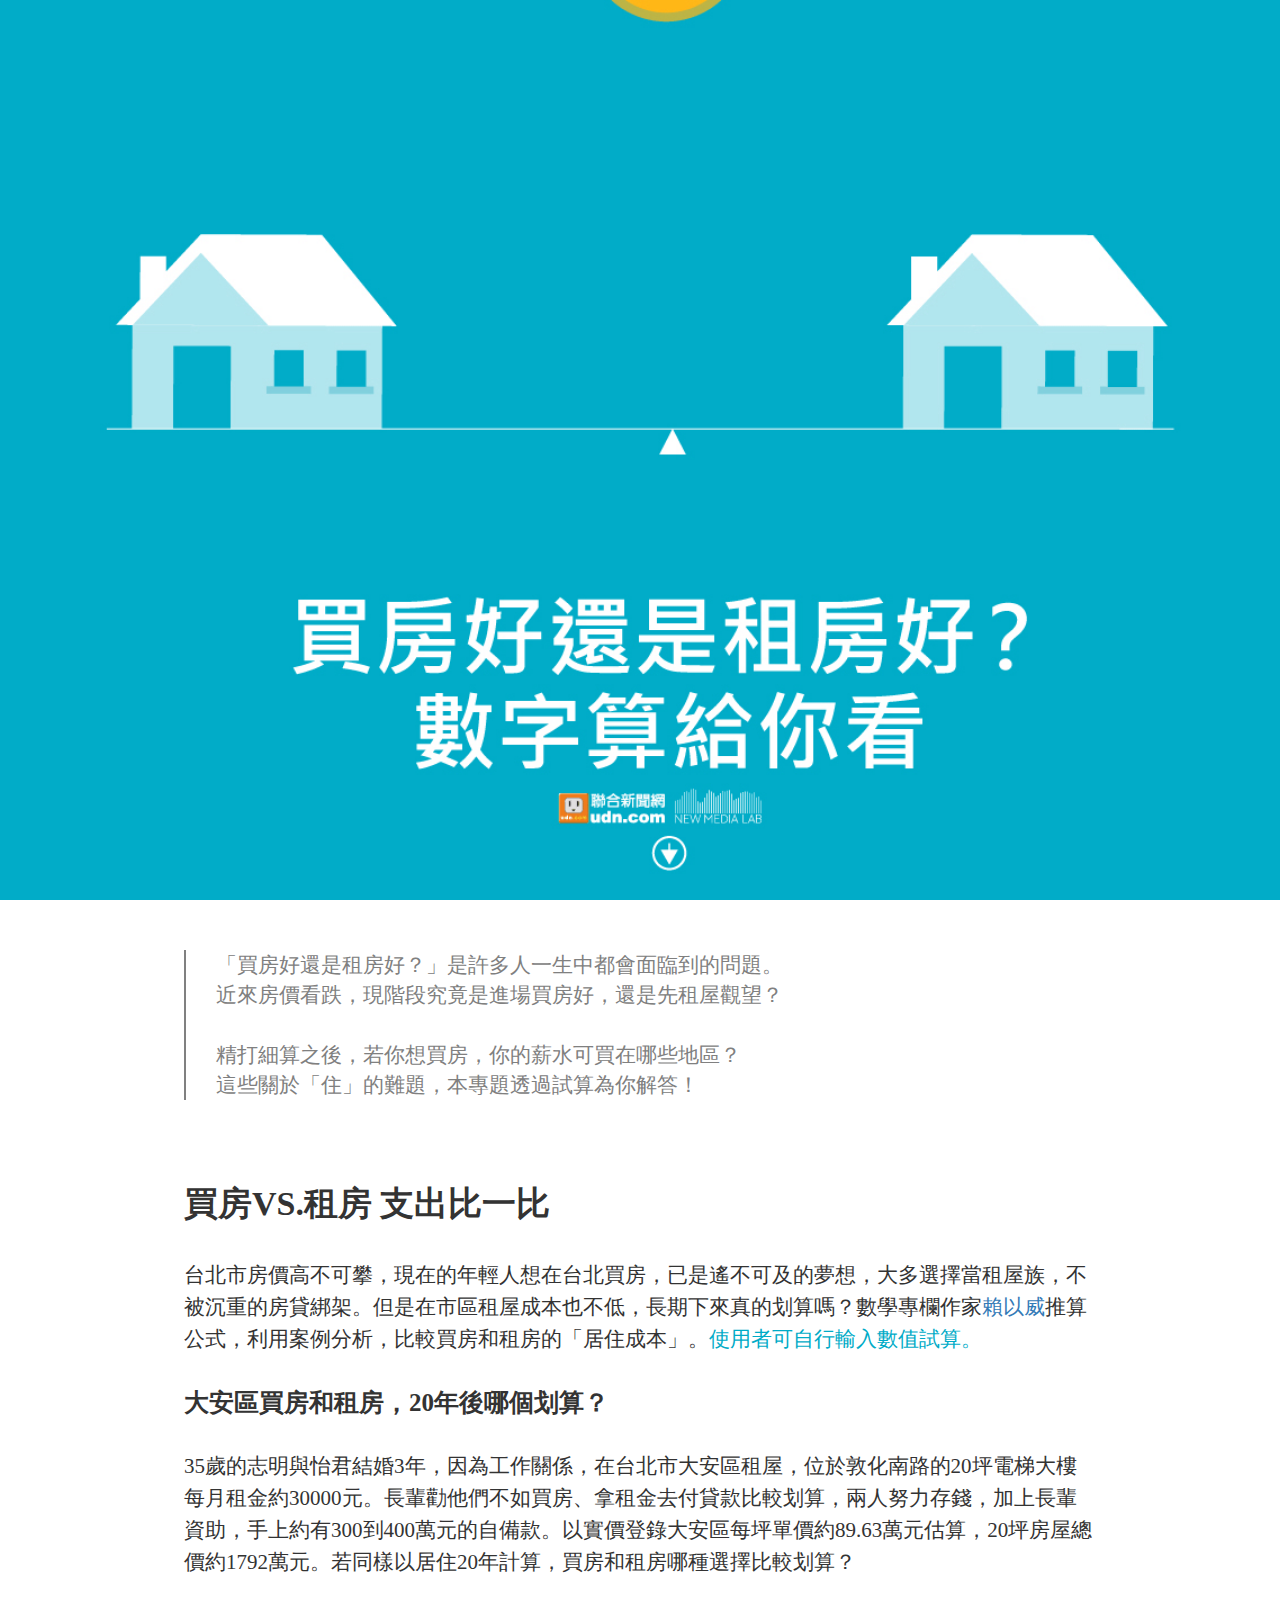
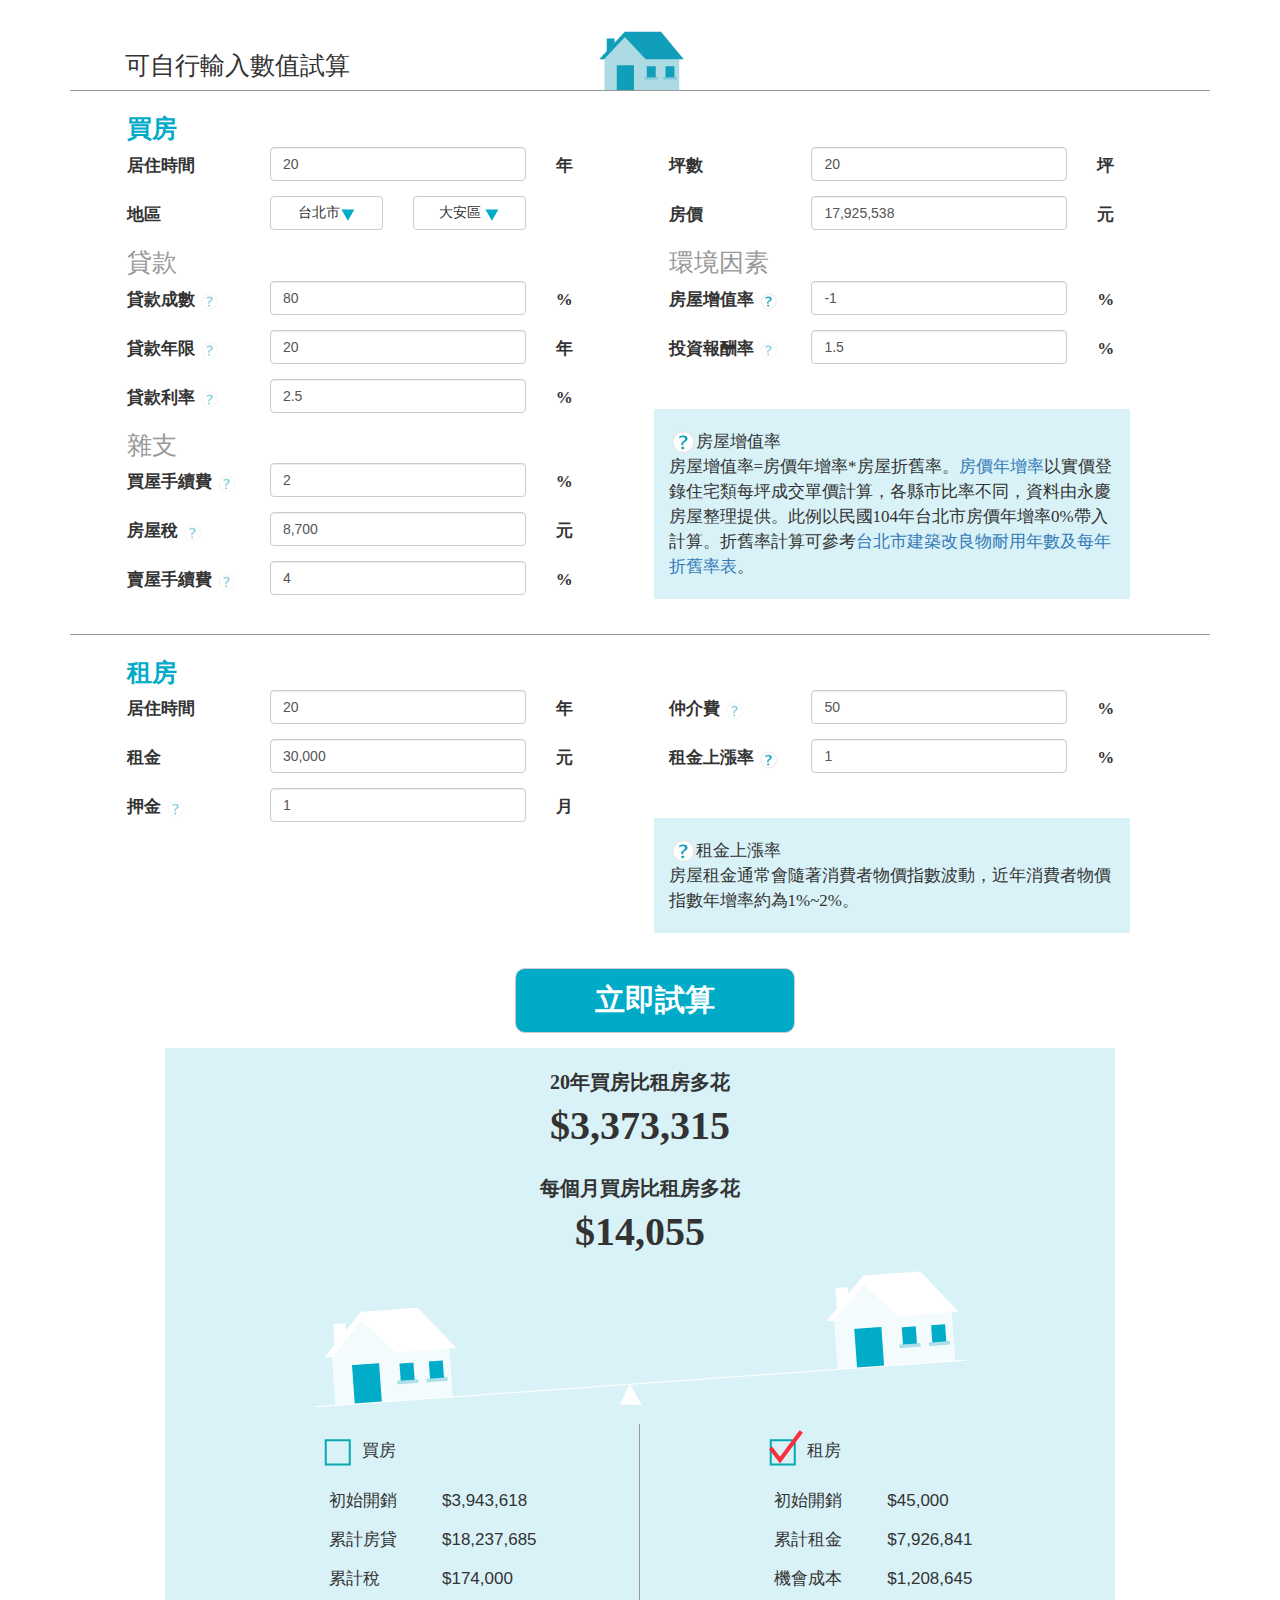
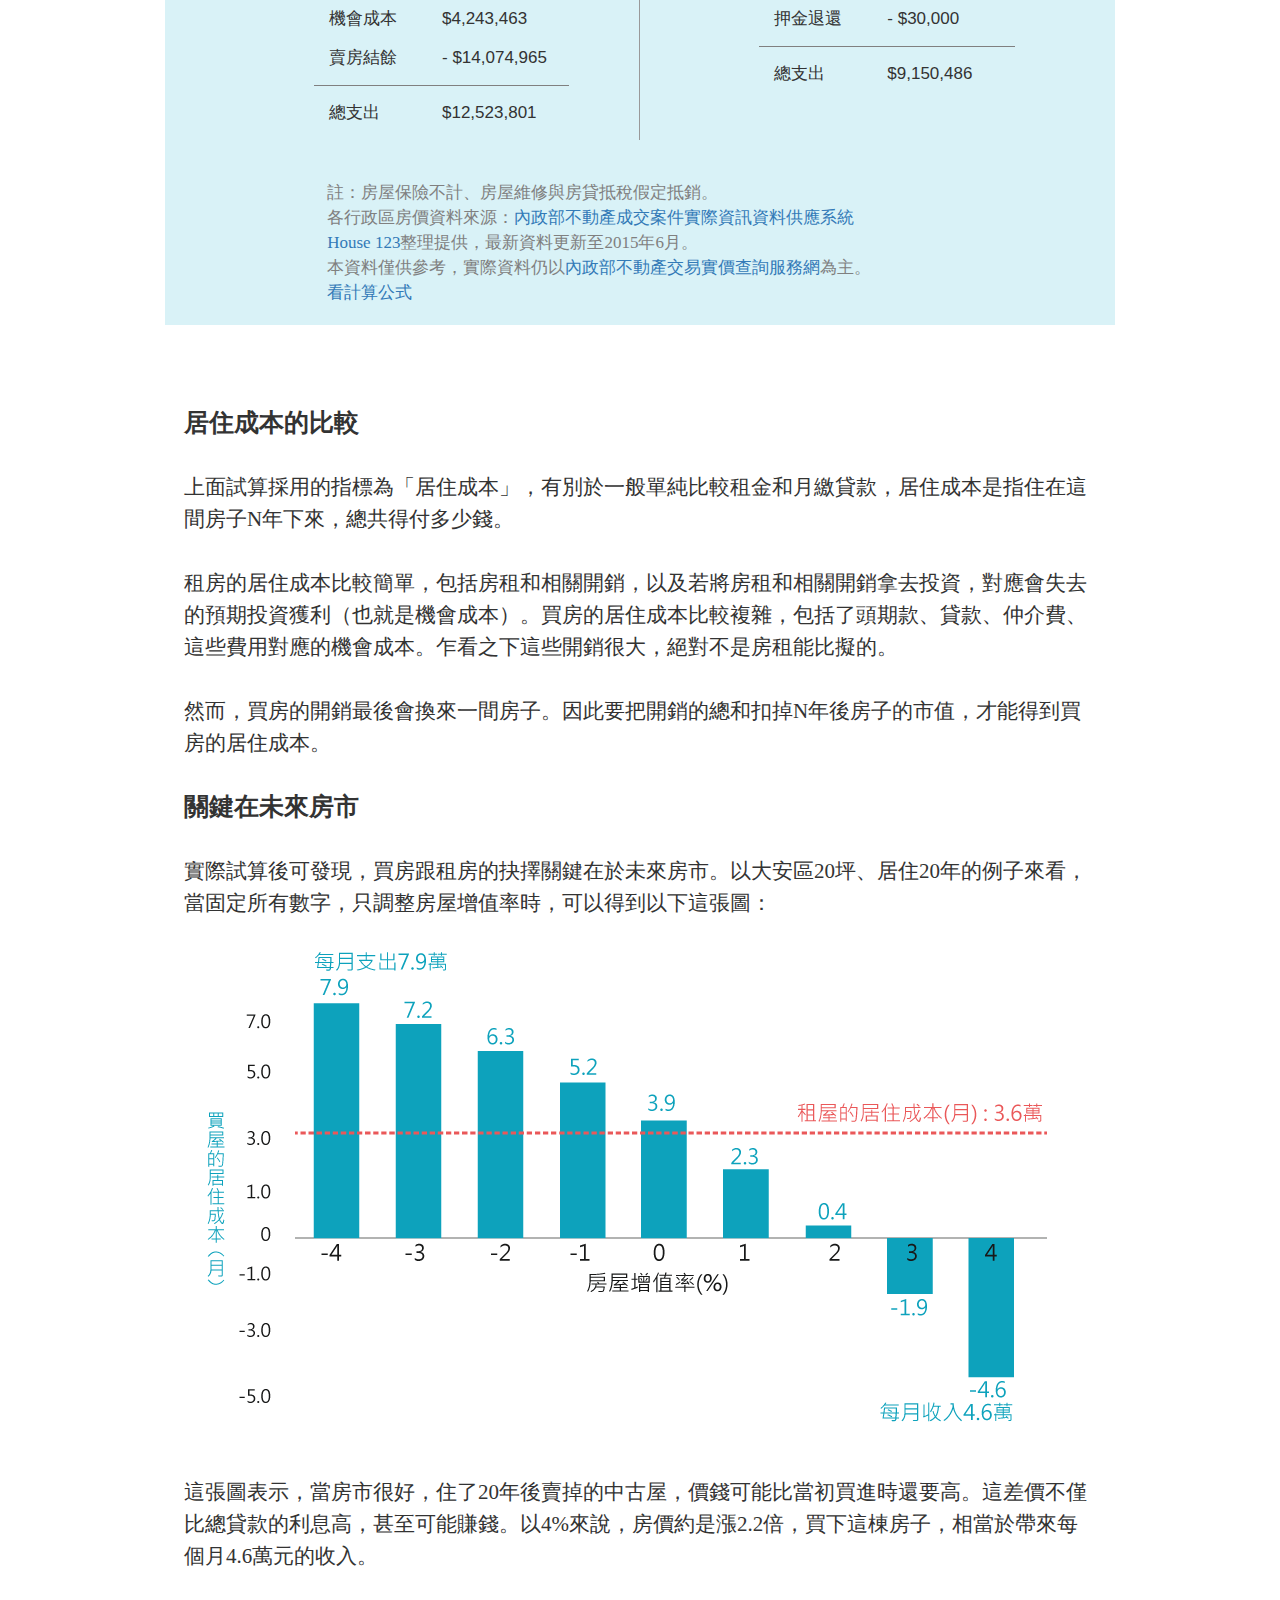
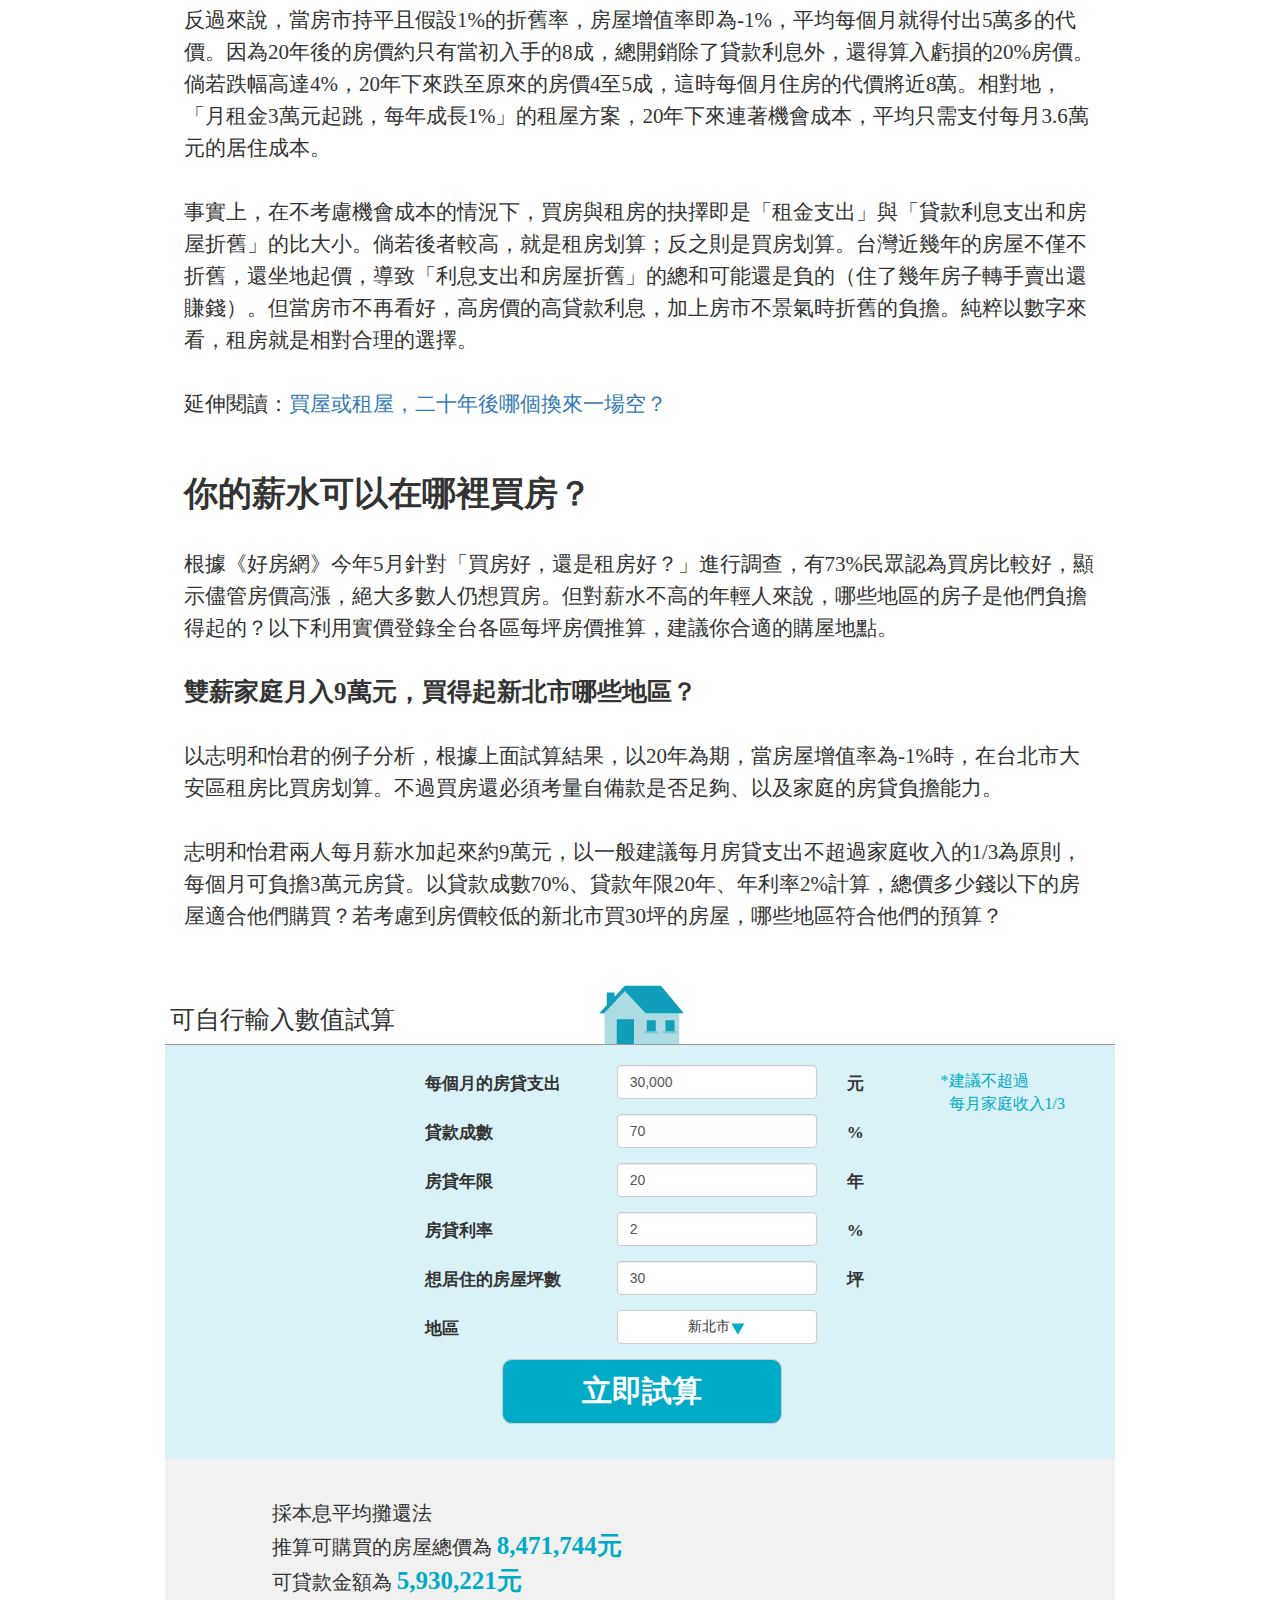
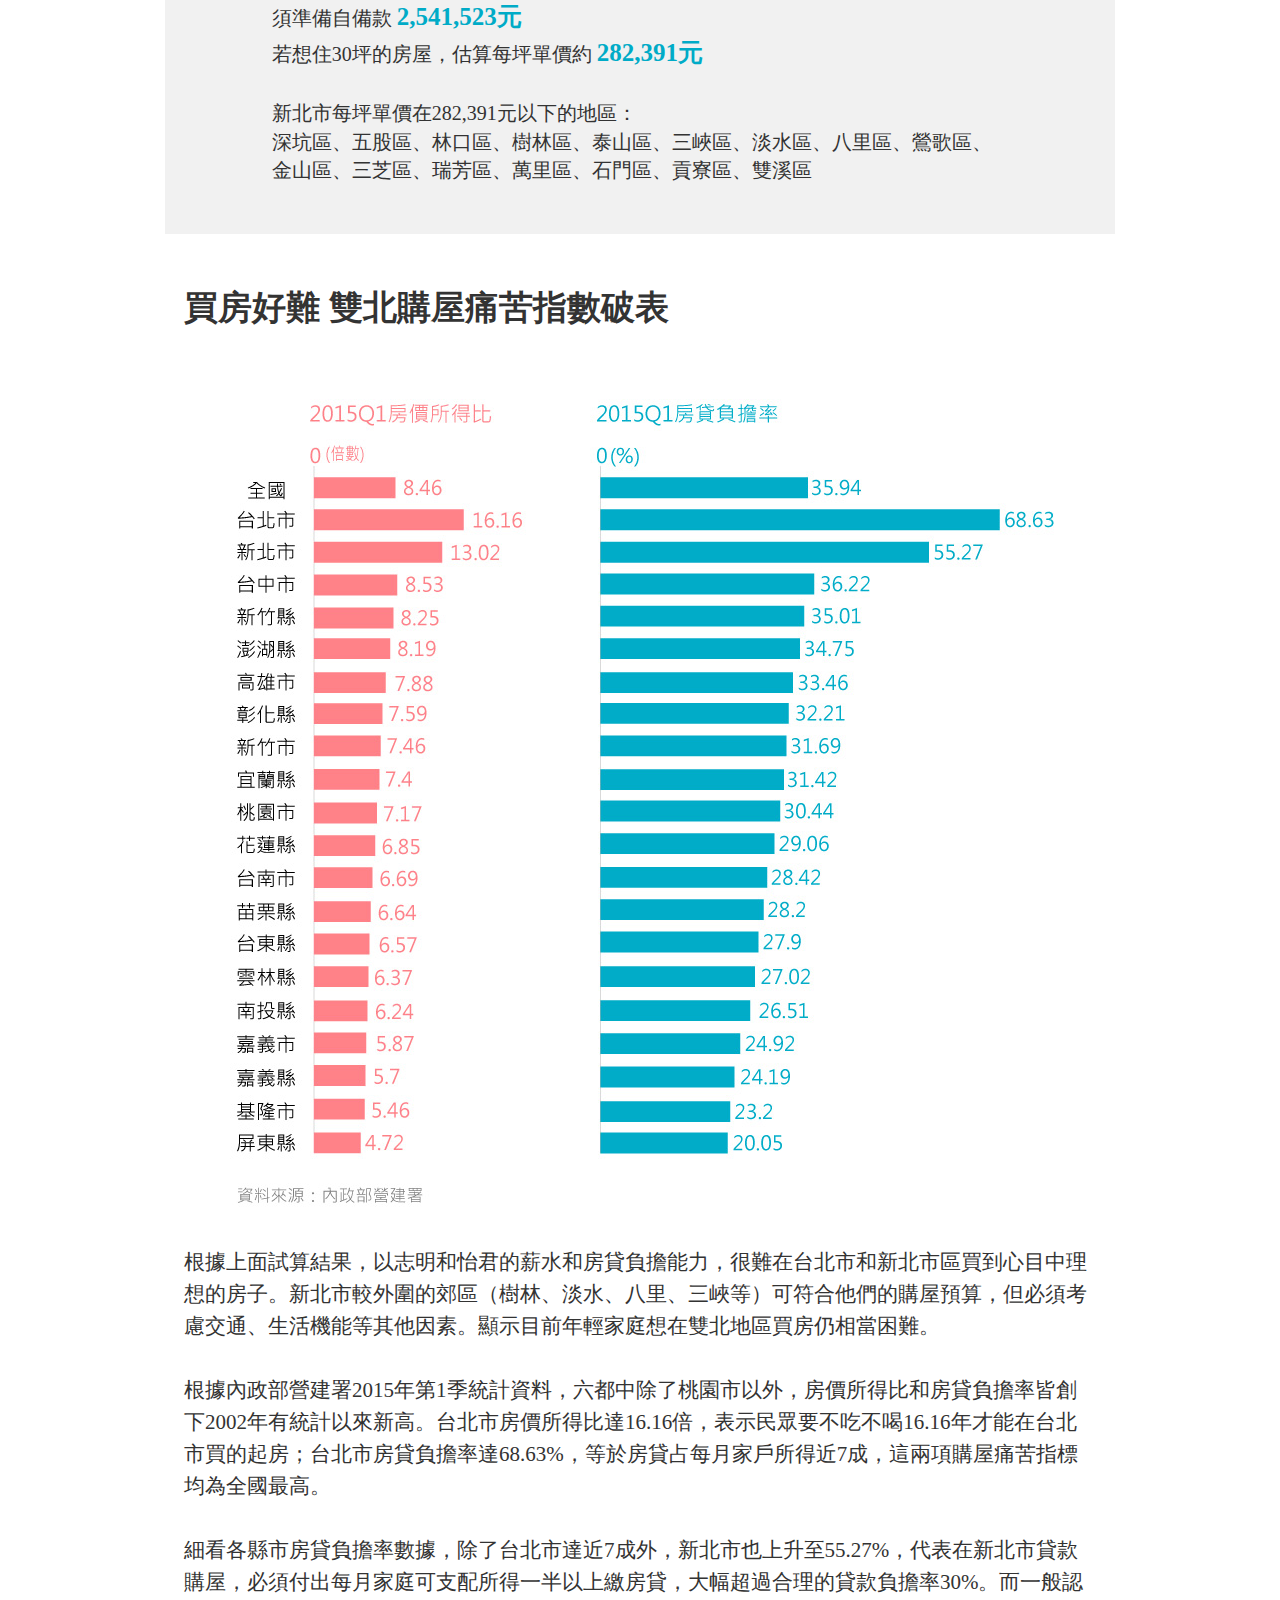
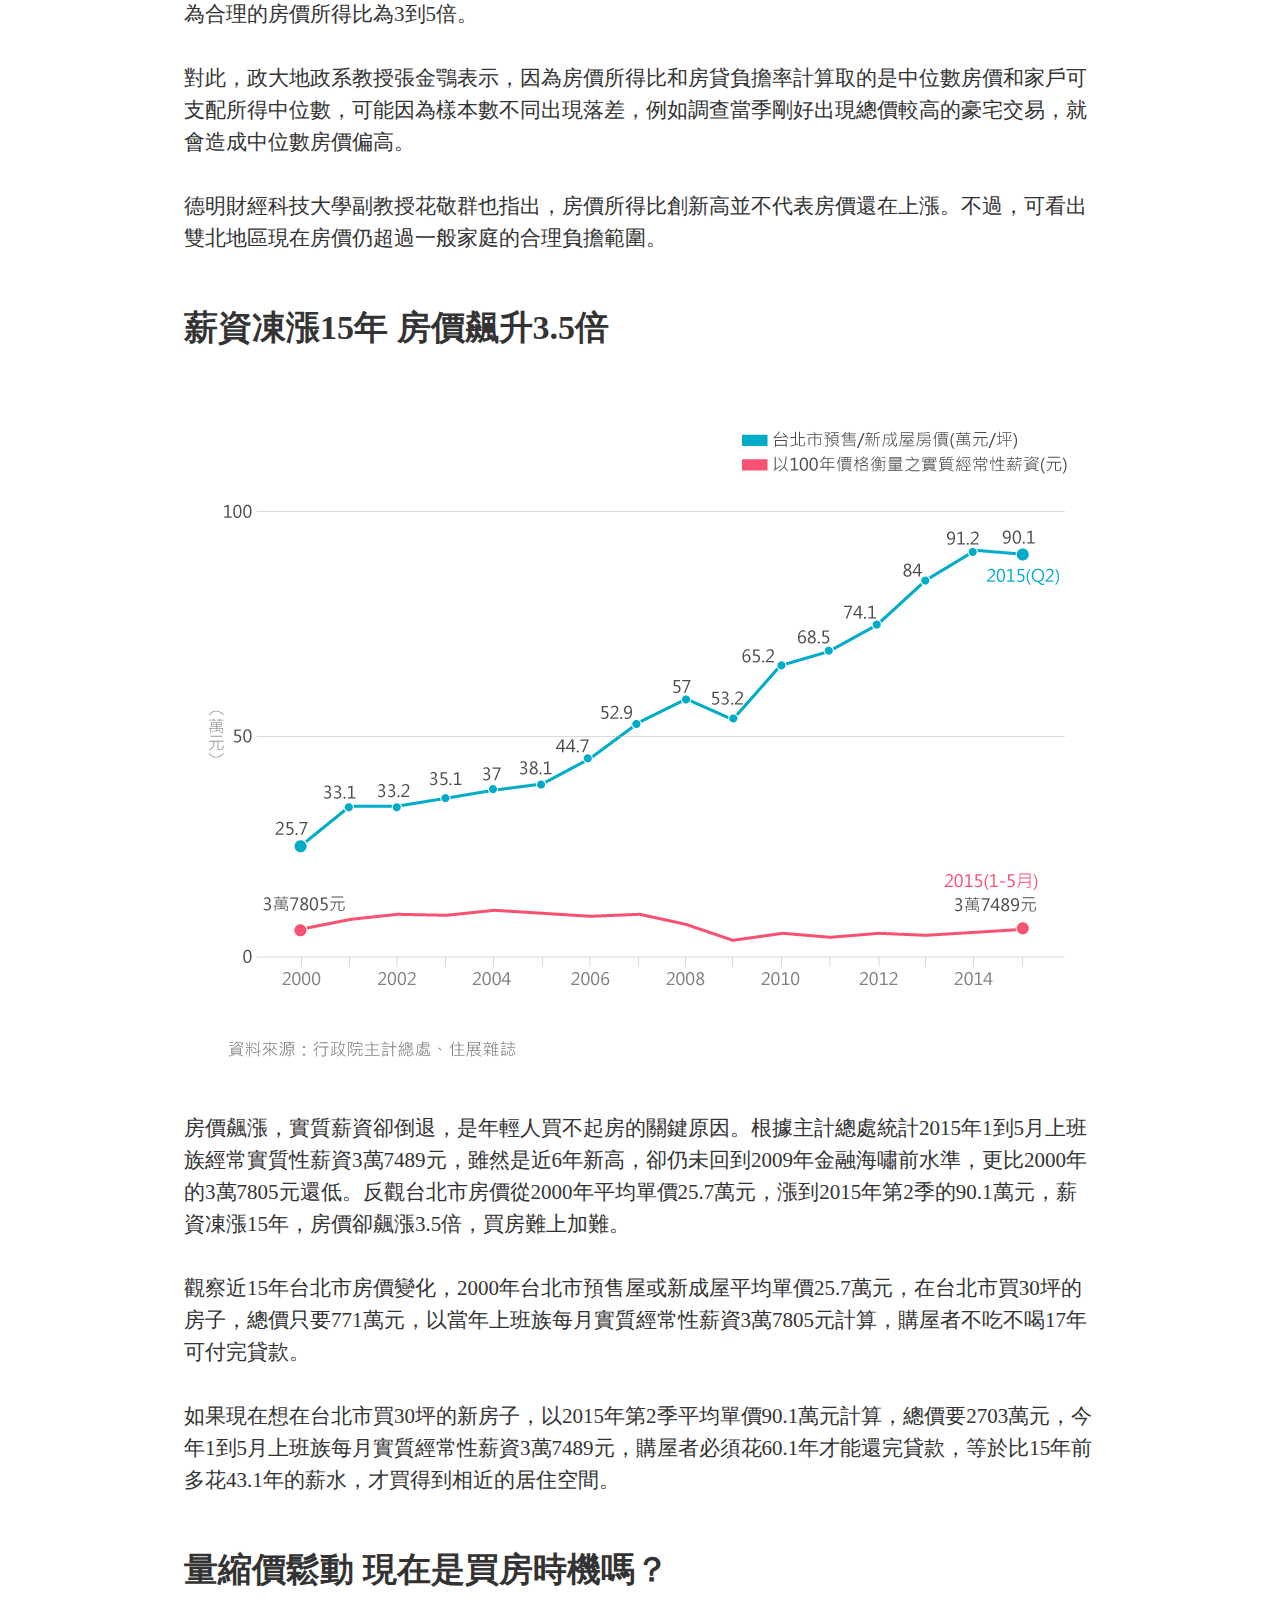
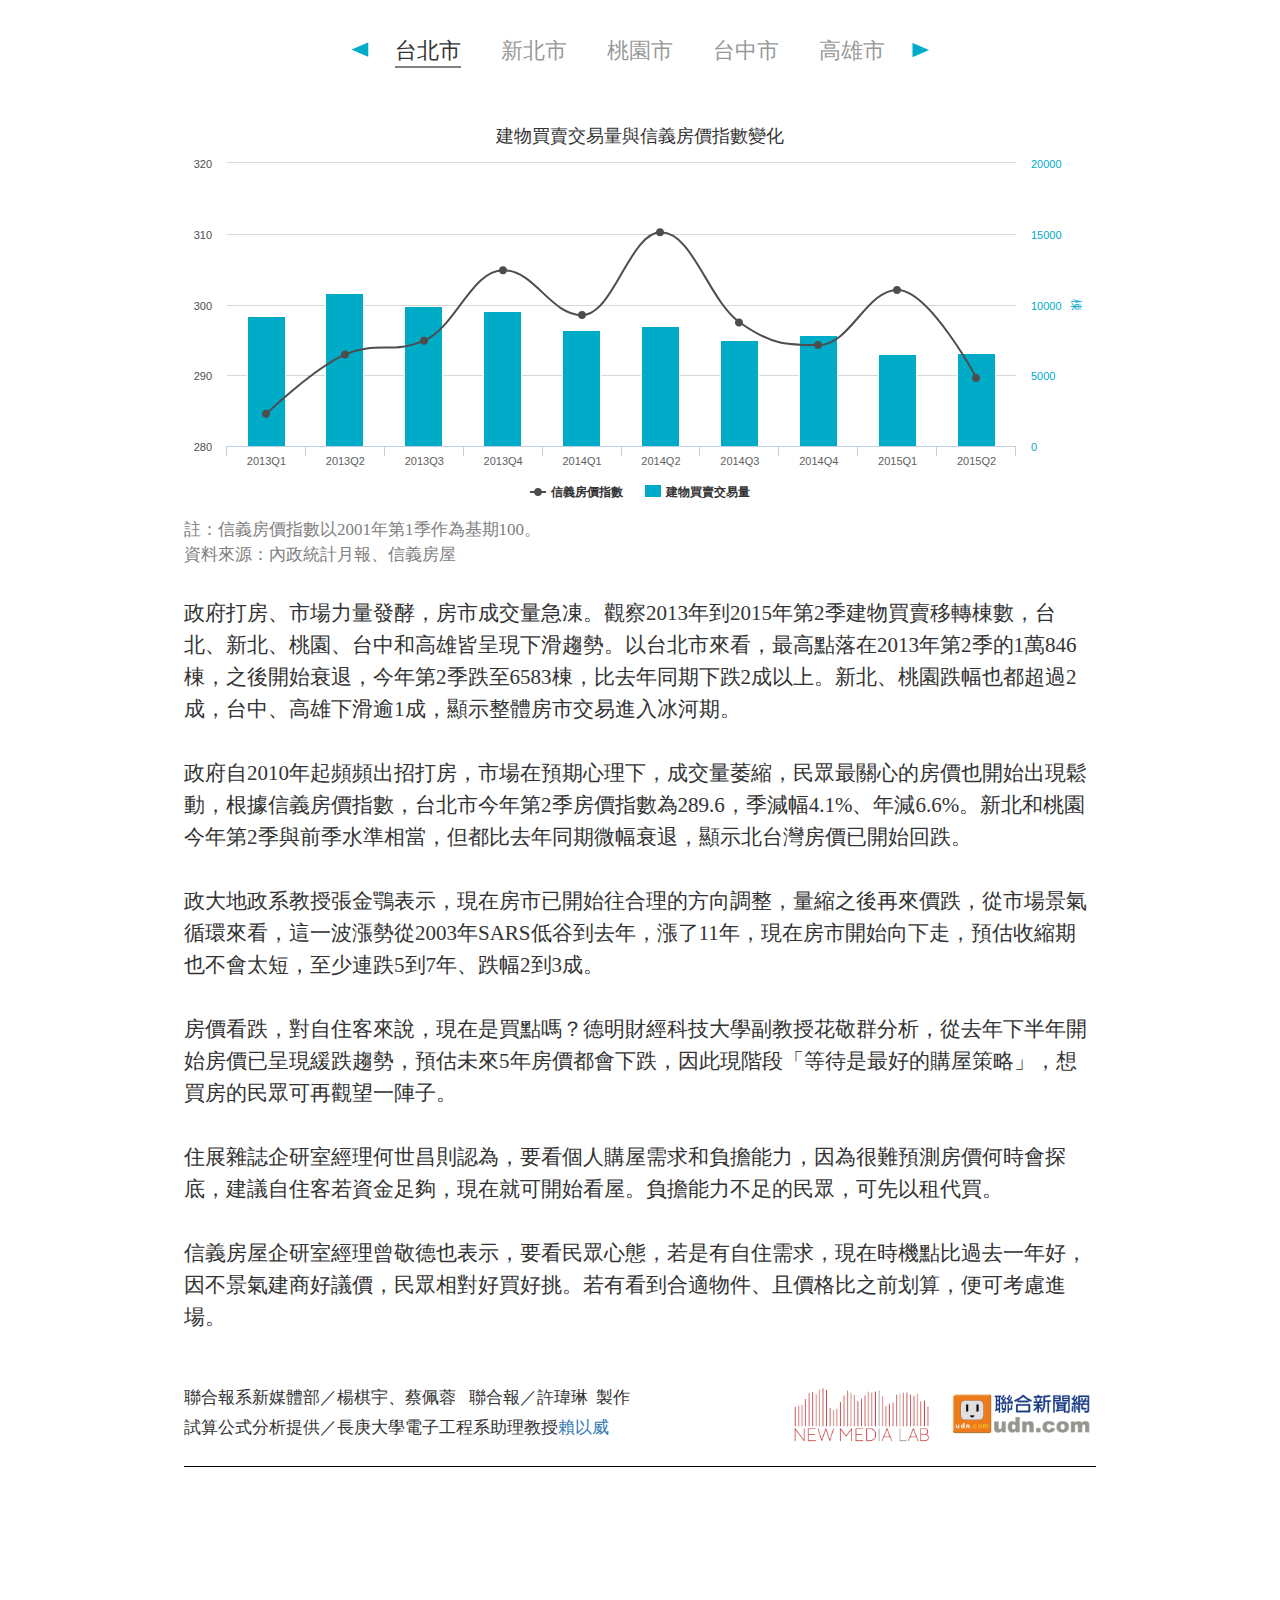
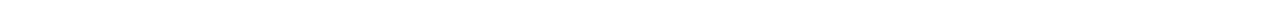
==== commit 59aeca99: "final version" ====
--- a/index.html
+++ b/index.html
@@ -70,7 +70,7 @@
   	<script type="text/javascript" src="js/bootstrap.js"></script>
   	<script type="text/javascript" src="js/d3.js"></script>
   	<script type="text/javascript" src="js/d3tip.js"></script>
-  	<script type="text/javascript" src="js/rent_index.js?v5"></script>
+  	<script type="text/javascript" src="js/rent_index.js?v12"></script>
   	<script type="text/javascript" src="js/highcharts.js"></script>
   	
   	<link rel="stylesheet" type="text/css" href="css/bootstrap.css">
@@ -484,13 +484,13 @@
 				實際試算後可發現，買房跟租房的抉擇關鍵在於未來房市。以大安區20坪、居住20年的例子來看，當固定所有數字，只調整房屋增值率時，可以得到以下這張圖：
 			</div>
 			<div id = "avg-diff-img">
-				<img src="img/avg-diff-v2.png">
+				<img src="img/avg-diff-v3.png">
 			</div>
 			<div class = "sec-content myfont content-text">
-				這張圖表示，當房市很好，住了20年後賣掉的中古屋，價錢可能比當初買進時還要高。這差價不僅比總貸款的利息高，甚至可能賺錢。以4%來說，房價約是漲2.2倍，買下這棟房子，相當於帶來每個月5.6萬元的收入。<br><br>
-				但相對來說，要是房市走壞，只要下跌超過-1%，平均每個月就得付出4萬多元的代價。這是因為20年後的房價約只有當初入手的8成，總開銷除了貸款利息外，還得算入虧損的20%房價。若跌幅高達4%，20年下來跌至原來房價4到5成，這時每個月住房的代價將近7萬元。相對地，「月租金3萬元起跳，每年成長1%」的租屋方案，20年下來連著機會成本，平均只需支付每月3.6萬元的居住成本。<br><br>
-				事實上，在不考慮機會成本的情況下，買房與租房的抉擇即是「租金支出」與「貸款利息支出和房屋折舊」的比大小。倘若後者較高，就是租房划算；反之則是買房划算。台灣近幾年的房屋不僅不折舊，還坐地起價，導致「利息支出和房屋折舊」的總和可能還是負的（住了幾年房子轉手賣出還賺錢）。但當房市不再看好，高房價的高貸款利息，加上房市不景氣時折舊的負擔。純粹以數字來看，租房就是相對合理的選擇。
-
+				這張圖表示，當房市很好，住了20年後賣掉的中古屋，價錢可能比當初買進時還要高。這差價不僅比總貸款的利息高，甚至可能賺錢。以4%來說，房價約是漲2.2倍，買下這棟房子，相當於帶來每個月4.6萬元的收入。<br><br>
+				反過來說，當房市持平且假設1%的折舊率，房屋增值率即為-1%，平均每個月就得付出5萬多的代價。因為20年後的房價約只有當初入手的8成，總開銷除了貸款利息外，還得算入虧損的20%房價。倘若跌幅高達4%，20年下來跌至原來的房價4至5成，這時每個月住房的代價將近8萬。相對地，「月租金3萬元起跳，每年成長1%」的租屋方案，20年下來連著機會成本，平均只需支付每月3.6萬元的居住成本。<br><br>
+				事實上，在不考慮機會成本的情況下，買房與租房的抉擇即是「租金支出」與「貸款利息支出和房屋折舊」的比大小。倘若後者較高，就是租房划算；反之則是買房划算。台灣近幾年的房屋不僅不折舊，還坐地起價，導致「利息支出和房屋折舊」的總和可能還是負的（住了幾年房子轉手賣出還賺錢）。但當房市不再看好，高房價的高貸款利息，加上房市不景氣時折舊的負擔。純粹以數字來看，租房就是相對合理的選擇。<br><br>
+				延伸閱讀：<a href="http://opinion.udn.com/opinion/story/8159/1166629" target="_blank">買屋或租屋，二十年後哪個換來一場空？</a>
 			</div>
 		</div>
 
@@ -502,7 +502,7 @@
 			<div class = "sec-mid-title myfont mid-title font-bold">你的薪水可以在哪裡買房？</div>
 			<div class = "sec-content myfont content-text">根據《好房網》今年5月針對「買房好，還是租房好？」進行調查，有73%民眾認為買房比較好，顯示儘管房價高漲，絕大多數人仍想買房。但對薪水不高的年輕人來說，哪些地區的房子是他們負擔得起的？以下利用實價登錄全台各區每坪房價推算，建議你合適的購屋地點。</div>
 			<div class = "sec-sm-title myfont sm-title font-bold">雙薪家庭月入9萬元，買得起新北市哪些地區？</div>
-			<div class = "sec-content myfont content-text">以志明和怡君的例子分析，根據上面試算結果，以20年為期，當房屋增值率為0%時，在台北市大安區買房比租房划算。不過買房還必須考量自備款是否足夠、以及家庭的房貸負擔能力。<br><br>
+			<div class = "sec-content myfont content-text">以志明和怡君的例子分析，根據上面試算結果，以20年為期，當房屋增值率為-1%時，在台北市大安區租房比買房划算。不過買房還必須考量自備款是否足夠、以及家庭的房貸負擔能力。<br><br>
 			志明和怡君兩人每月薪水加起來約9萬元，以一般建議每月房貸支出不超過家庭收入的1/3為原則，每個月可負擔3萬元房貸。以貸款成數70%、貸款年限20年、年利率2%計算，總價多少錢以下的房屋適合他們購買？若考慮到房價較低的新北市買30坪的房屋，哪些地區符合他們的預算？</div>
 		</div>
 
